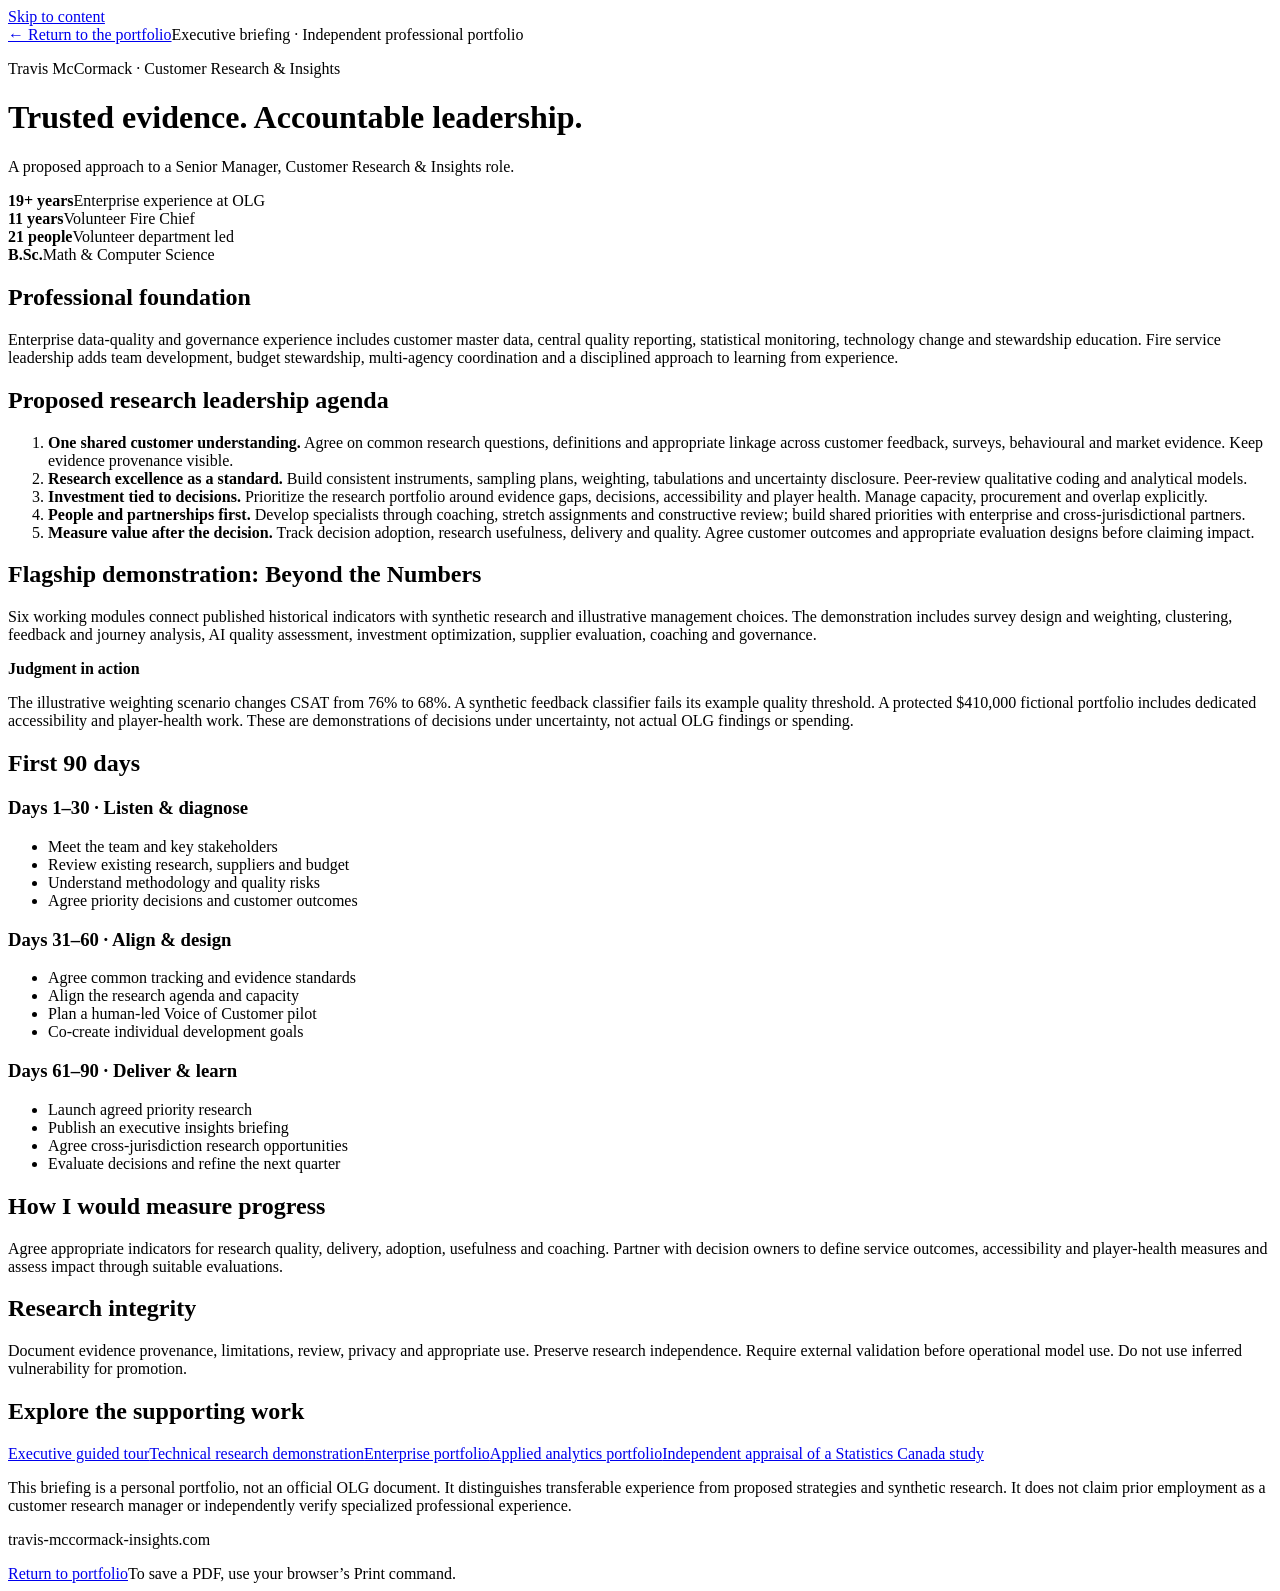
==== public/briefing.html @ 05b72bb6 "Initial executive portfolio: public/briefing.html" ====
<!doctype html><html lang="en-CA"><head><meta charset="utf-8"><meta name="viewport" content="width=device-width,initial-scale=1"><meta name="theme-color" content="#102b3b"><title>Executive briefing | Travis McCormack</title><meta name="description" content="Executive summary of professional experience, research leadership approach and flagship demonstration."><link rel="canonical" href="https://travis-mccormack-insights.com/briefing.html"><meta property="og:type" content="website"><meta property="og:title" content="Executive briefing | Travis McCormack"><meta property="og:description" content="Executive summary of professional experience, research leadership approach and flagship demonstration."><meta property="og:url" content="https://travis-mccormack-insights.com/briefing.html"><link rel="icon" href="favicon.svg" type="image/svg+xml"><link rel="stylesheet" href="styles.css"></head><body class="brief-body"><a class="skip" href="#main">Skip to content</a><header class="brief-header"><div class="wrap"><a class="inline-link" href="./">← Return to the portfolio</a><span>Executive briefing · Independent professional portfolio</span></div></header><main id="main" class="brief wrap"><p class="eyebrow">Travis McCormack · Customer Research &amp; Insights</p><h1>Trusted evidence. Accountable leadership.</h1><p class="brief-sub">A proposed approach to a Senior Manager, Customer Research &amp; Insights role.</p><div class="brief-stat"><div><strong>19+ years</strong><span>Enterprise experience at OLG</span></div><div><strong>11 years</strong><span>Volunteer Fire Chief</span></div><div><strong>21 people</strong><span>Volunteer department led</span></div><div><strong>B.Sc.</strong><span>Math &amp; Computer Science</span></div></div><h2>Professional foundation</h2><p>Enterprise data-quality and governance experience includes customer master data, central quality reporting, statistical monitoring, technology change and stewardship education. Fire service leadership adds team development, budget stewardship, multi-agency coordination and a disciplined approach to learning from experience.</p><h2>Proposed research leadership agenda</h2><ol class="brief-list"><li><strong>One shared customer understanding.</strong> Agree on common research questions, definitions and appropriate linkage across customer feedback, surveys, behavioural and market evidence. Keep evidence provenance visible.</li><li><strong>Research excellence as a standard.</strong> Build consistent instruments, sampling plans, weighting, tabulations and uncertainty disclosure. Peer-review qualitative coding and analytical models.</li><li><strong>Investment tied to decisions.</strong> Prioritize the research portfolio around evidence gaps, decisions, accessibility and player health. Manage capacity, procurement and overlap explicitly.</li><li><strong>People and partnerships first.</strong> Develop specialists through coaching, stretch assignments and constructive review; build shared priorities with enterprise and cross-jurisdictional partners.</li><li><strong>Measure value after the decision.</strong> Track decision adoption, research usefulness, delivery and quality. Agree customer outcomes and appropriate evaluation designs before claiming impact.</li></ol><h2>Flagship demonstration: Beyond the Numbers</h2><p>Six working modules connect published historical indicators with synthetic research and illustrative management choices. The demonstration includes survey design and weighting, clustering, feedback and journey analysis, AI quality assessment, investment optimization, supplier evaluation, coaching and governance.</p><div class="brief-callout"><strong>Judgment in action</strong><p>The illustrative weighting scenario changes CSAT from 76% to 68%. A synthetic feedback classifier fails its example quality threshold. A protected $410,000 fictional portfolio includes dedicated accessibility and player-health work. These are demonstrations of decisions under uncertainty, not actual OLG findings or spending.</p></div><div class="brief-page-two"><h2>First 90 days</h2><div class="brief-road"><div><h3>Days 1–30 · Listen &amp; diagnose</h3><ul><li>Meet the team and key stakeholders</li><li>Review existing research, suppliers and budget</li><li>Understand methodology and quality risks</li><li>Agree priority decisions and customer outcomes</li></ul></div><div><h3>Days 31–60 · Align &amp; design</h3><ul><li>Agree common tracking and evidence standards</li><li>Align the research agenda and capacity</li><li>Plan a human-led Voice of Customer pilot</li><li>Co-create individual development goals</li></ul></div><div><h3>Days 61–90 · Deliver &amp; learn</h3><ul><li>Launch agreed priority research</li><li>Publish an executive insights briefing</li><li>Agree cross-jurisdiction research opportunities</li><li>Evaluate decisions and refine the next quarter</li></ul></div></div><h2>How I would measure progress</h2><p>Agree appropriate indicators for research quality, delivery, adoption, usefulness and coaching. Partner with decision owners to define service outcomes, accessibility and player-health measures and assess impact through suitable evaluations.</p><h2>Research integrity</h2><p>Document evidence provenance, limitations, review, privacy and appropriate use. Preserve research independence. Require external validation before operational model use. Do not use inferred vulnerability for promotion.</p><h2>Explore the supporting work</h2><div class="brief-links"><a href="https://searchmont-analytics.github.io/customer-intelligence-lab/#executive-1">Executive guided tour</a><a href="https://searchmont-analytics.github.io/customer-intelligence-lab/#technical">Technical research demonstration</a><a href="https://data-analytics-travis-mccormack.com/">Enterprise portfolio</a><a href="https://travis-mccormack-analytics.com/">Applied analytics portfolio</a><a href="./#research-note">Independent appraisal of a Statistics Canada study</a></div><p class="source-note">This briefing is a personal portfolio, not an official OLG document. It distinguishes transferable experience from proposed strategies and synthetic research. It does not claim prior employment as a customer research manager or independently verify specialized professional experience.</p><p class="brief-url">travis-mccormack-insights.com</p></div></main><footer class="brief-footer wrap"><a href="./">Return to portfolio</a><span>To save a PDF, use your browser’s Print command.</span></footer></body></html>
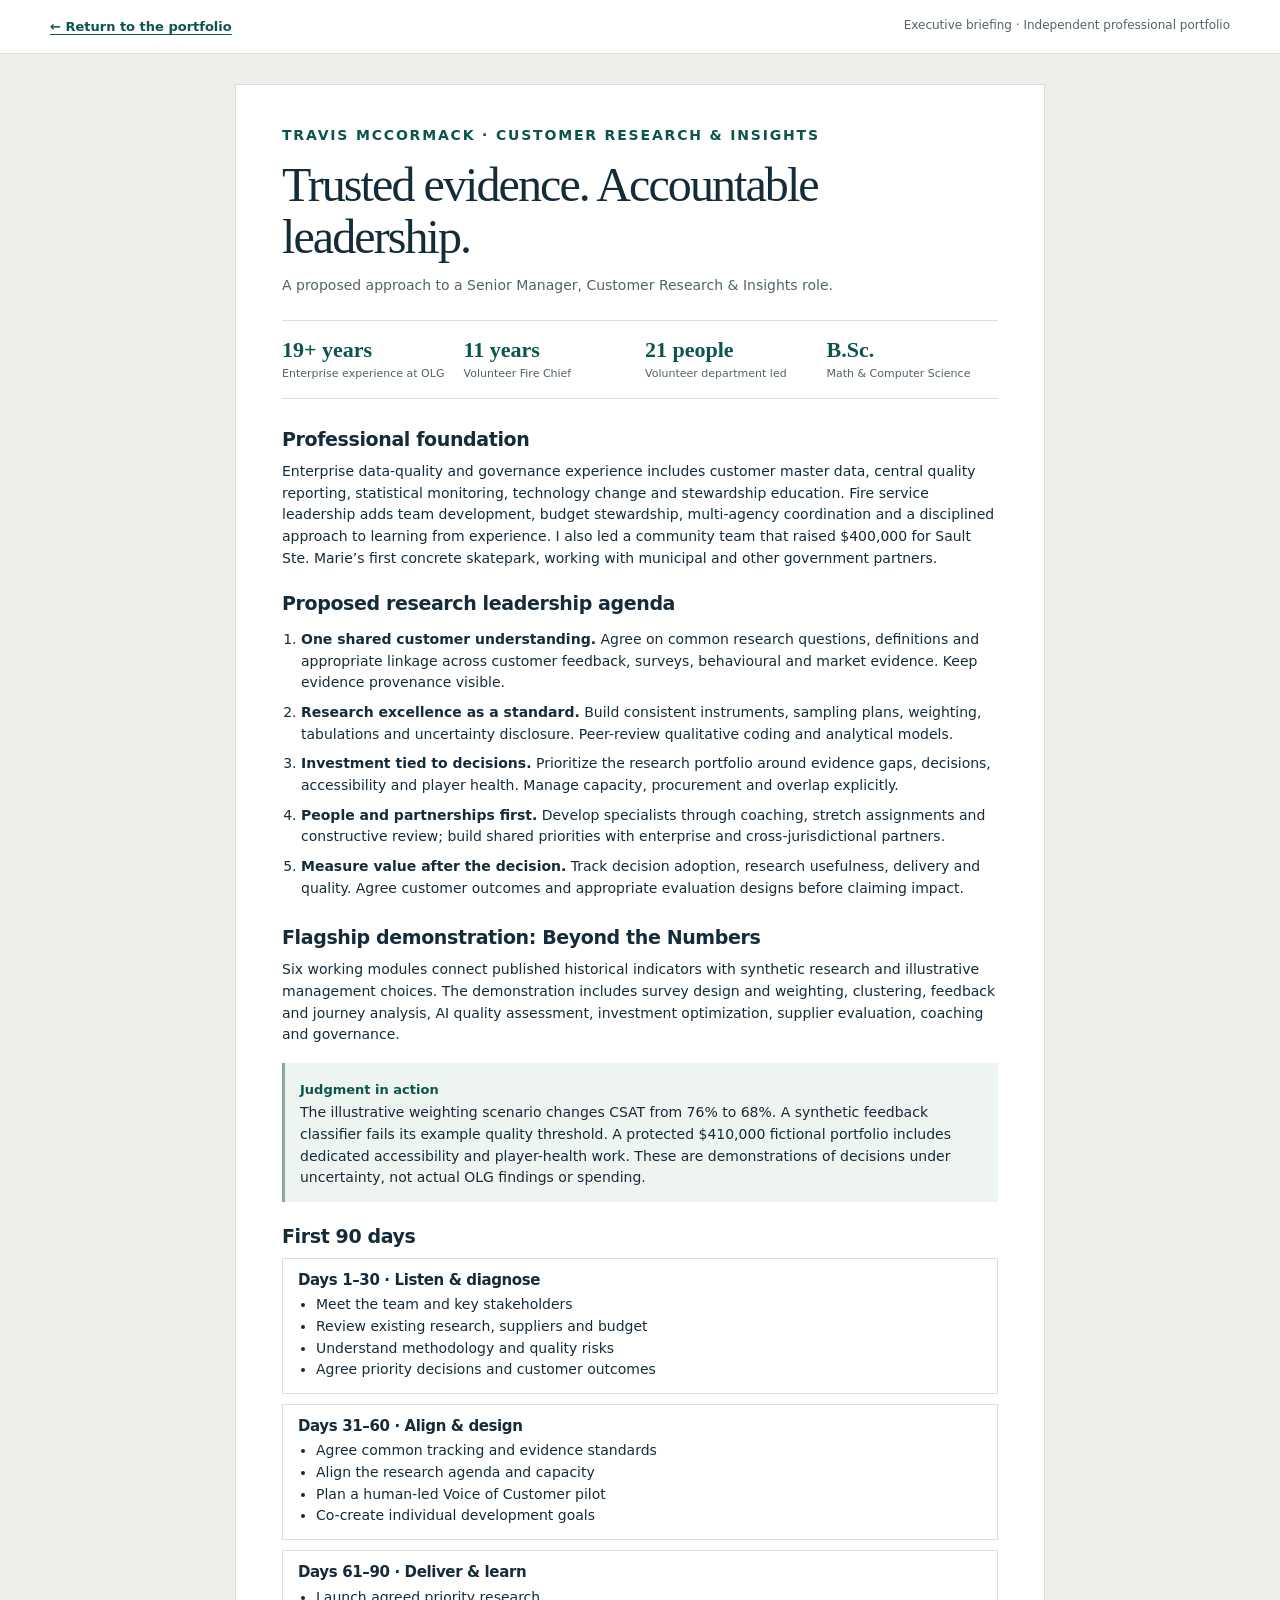
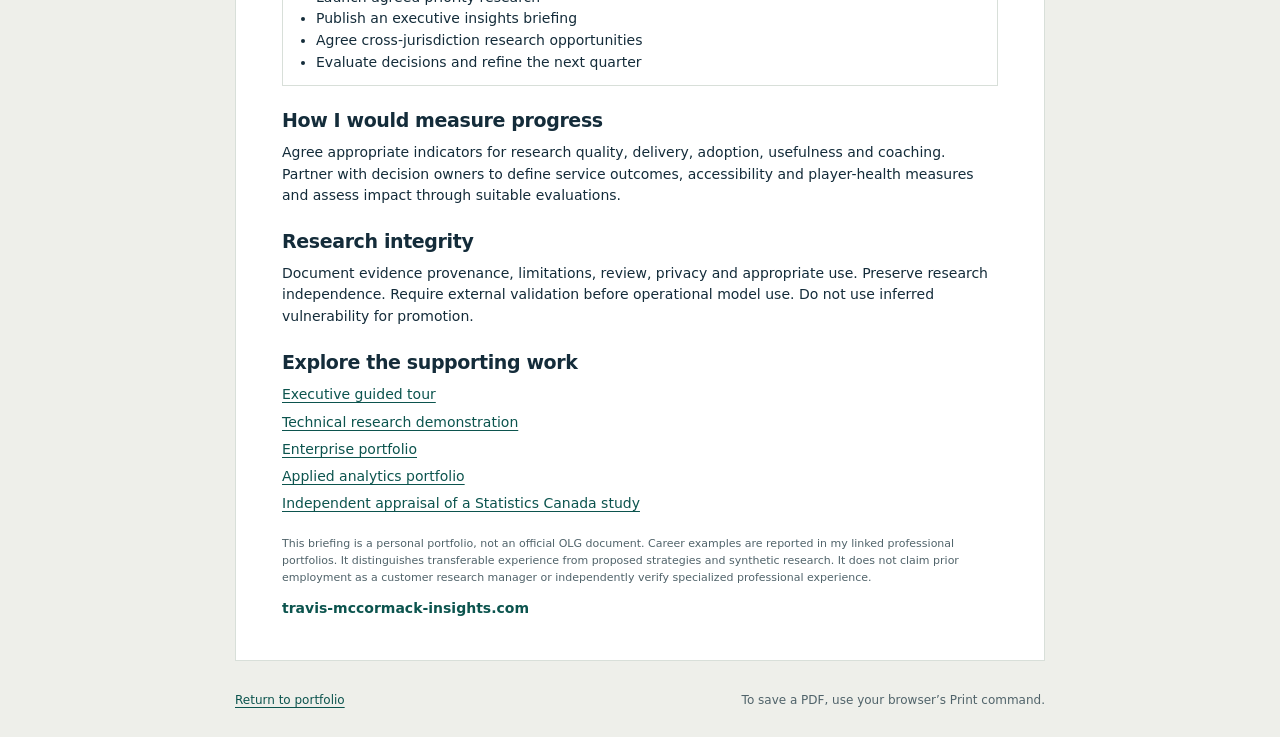
==== commit 461f4e5f: "Release 0.2: hiring-panel pathways, leadership evidence and deeper research appraisal" ====
--- a/public/briefing.html
+++ b/public/briefing.html
@@ -1 +1 @@
-<!doctype html><html lang="en-CA"><head><meta charset="utf-8"><meta name="viewport" content="width=device-width,initial-scale=1"><meta name="theme-color" content="#102b3b"><title>Executive briefing | Travis McCormack</title><meta name="description" content="Executive summary of professional experience, research leadership approach and flagship demonstration."><link rel="canonical" href="https://travis-mccormack-insights.com/briefing.html"><meta property="og:type" content="website"><meta property="og:title" content="Executive briefing | Travis McCormack"><meta property="og:description" content="Executive summary of professional experience, research leadership approach and flagship demonstration."><meta property="og:url" content="https://travis-mccormack-insights.com/briefing.html"><link rel="icon" href="favicon.svg" type="image/svg+xml"><link rel="stylesheet" href="styles.css"></head><body class="brief-body"><a class="skip" href="#main">Skip to content</a><header class="brief-header"><div class="wrap"><a class="inline-link" href="./">← Return to the portfolio</a><span>Executive briefing · Independent professional portfolio</span></div></header><main id="main" class="brief wrap"><p class="eyebrow">Travis McCormack · Customer Research &amp; Insights</p><h1>Trusted evidence. Accountable leadership.</h1><p class="brief-sub">A proposed approach to a Senior Manager, Customer Research &amp; Insights role.</p><div class="brief-stat"><div><strong>19+ years</strong><span>Enterprise experience at OLG</span></div><div><strong>11 years</strong><span>Volunteer Fire Chief</span></div><div><strong>21 people</strong><span>Volunteer department led</span></div><div><strong>B.Sc.</strong><span>Math &amp; Computer Science</span></div></div><h2>Professional foundation</h2><p>Enterprise data-quality and governance experience includes customer master data, central quality reporting, statistical monitoring, technology change and stewardship education. Fire service leadership adds team development, budget stewardship, multi-agency coordination and a disciplined approach to learning from experience.</p><h2>Proposed research leadership agenda</h2><ol class="brief-list"><li><strong>One shared customer understanding.</strong> Agree on common research questions, definitions and appropriate linkage across customer feedback, surveys, behavioural and market evidence. Keep evidence provenance visible.</li><li><strong>Research excellence as a standard.</strong> Build consistent instruments, sampling plans, weighting, tabulations and uncertainty disclosure. Peer-review qualitative coding and analytical models.</li><li><strong>Investment tied to decisions.</strong> Prioritize the research portfolio around evidence gaps, decisions, accessibility and player health. Manage capacity, procurement and overlap explicitly.</li><li><strong>People and partnerships first.</strong> Develop specialists through coaching, stretch assignments and constructive review; build shared priorities with enterprise and cross-jurisdictional partners.</li><li><strong>Measure value after the decision.</strong> Track decision adoption, research usefulness, delivery and quality. Agree customer outcomes and appropriate evaluation designs before claiming impact.</li></ol><h2>Flagship demonstration: Beyond the Numbers</h2><p>Six working modules connect published historical indicators with synthetic research and illustrative management choices. The demonstration includes survey design and weighting, clustering, feedback and journey analysis, AI quality assessment, investment optimization, supplier evaluation, coaching and governance.</p><div class="brief-callout"><strong>Judgment in action</strong><p>The illustrative weighting scenario changes CSAT from 76% to 68%. A synthetic feedback classifier fails its example quality threshold. A protected $410,000 fictional portfolio includes dedicated accessibility and player-health work. These are demonstrations of decisions under uncertainty, not actual OLG findings or spending.</p></div><div class="brief-page-two"><h2>First 90 days</h2><div class="brief-road"><div><h3>Days 1–30 · Listen &amp; diagnose</h3><ul><li>Meet the team and key stakeholders</li><li>Review existing research, suppliers and budget</li><li>Understand methodology and quality risks</li><li>Agree priority decisions and customer outcomes</li></ul></div><div><h3>Days 31–60 · Align &amp; design</h3><ul><li>Agree common tracking and evidence standards</li><li>Align the research agenda and capacity</li><li>Plan a human-led Voice of Customer pilot</li><li>Co-create individual development goals</li></ul></div><div><h3>Days 61–90 · Deliver &amp; learn</h3><ul><li>Launch agreed priority research</li><li>Publish an executive insights briefing</li><li>Agree cross-jurisdiction research opportunities</li><li>Evaluate decisions and refine the next quarter</li></ul></div></div><h2>How I would measure progress</h2><p>Agree appropriate indicators for research quality, delivery, adoption, usefulness and coaching. Partner with decision owners to define service outcomes, accessibility and player-health measures and assess impact through suitable evaluations.</p><h2>Research integrity</h2><p>Document evidence provenance, limitations, review, privacy and appropriate use. Preserve research independence. Require external validation before operational model use. Do not use inferred vulnerability for promotion.</p><h2>Explore the supporting work</h2><div class="brief-links"><a href="https://searchmont-analytics.github.io/customer-intelligence-lab/#executive-1">Executive guided tour</a><a href="https://searchmont-analytics.github.io/customer-intelligence-lab/#technical">Technical research demonstration</a><a href="https://data-analytics-travis-mccormack.com/">Enterprise portfolio</a><a href="https://travis-mccormack-analytics.com/">Applied analytics portfolio</a><a href="./#research-note">Independent appraisal of a Statistics Canada study</a></div><p class="source-note">This briefing is a personal portfolio, not an official OLG document. It distinguishes transferable experience from proposed strategies and synthetic research. It does not claim prior employment as a customer research manager or independently verify specialized professional experience.</p><p class="brief-url">travis-mccormack-insights.com</p></div></main><footer class="brief-footer wrap"><a href="./">Return to portfolio</a><span>To save a PDF, use your browser’s Print command.</span></footer></body></html>+<!doctype html><html lang="en-CA"><head><meta charset="utf-8"><meta name="viewport" content="width=device-width,initial-scale=1"><meta name="theme-color" content="#102b3b"><title>Executive briefing | Travis McCormack</title><meta name="description" content="Executive summary of professional experience, research leadership approach and flagship demonstration."><link rel="canonical" href="https://travis-mccormack-insights.com/briefing.html"><meta property="og:type" content="website"><meta property="og:title" content="Executive briefing | Travis McCormack"><meta property="og:description" content="Executive summary of professional experience, research leadership approach and flagship demonstration."><meta property="og:url" content="https://travis-mccormack-insights.com/briefing.html"><link rel="icon" href="favicon.svg" type="image/svg+xml"><link rel="stylesheet" href="styles.css"></head><body class="brief-body"><a class="skip" href="#main">Skip to content</a><header class="brief-header"><div class="wrap"><a class="inline-link" href="./">← Return to the portfolio</a><span>Executive briefing · Independent professional portfolio</span></div></header><main id="main" class="brief wrap"><p class="eyebrow">Travis McCormack · Customer Research &amp; Insights</p><h1>Trusted evidence. Accountable leadership.</h1><p class="brief-sub">A proposed approach to a Senior Manager, Customer Research &amp; Insights role.</p><div class="brief-stat"><div><strong>19+ years</strong><span>Enterprise experience at OLG</span></div><div><strong>11 years</strong><span>Volunteer Fire Chief</span></div><div><strong>21 people</strong><span>Volunteer department led</span></div><div><strong>B.Sc.</strong><span>Math &amp; Computer Science</span></div></div><h2>Professional foundation</h2><p>Enterprise data-quality and governance experience includes customer master data, central quality reporting, statistical monitoring, technology change and stewardship education. Fire service leadership adds team development, budget stewardship, multi-agency coordination and a disciplined approach to learning from experience. I also led a community team that raised $400,000 for Sault Ste. Marie’s first concrete skatepark, working with municipal and other government partners.</p><h2>Proposed research leadership agenda</h2><ol class="brief-list"><li><strong>One shared customer understanding.</strong> Agree on common research questions, definitions and appropriate linkage across customer feedback, surveys, behavioural and market evidence. Keep evidence provenance visible.</li><li><strong>Research excellence as a standard.</strong> Build consistent instruments, sampling plans, weighting, tabulations and uncertainty disclosure. Peer-review qualitative coding and analytical models.</li><li><strong>Investment tied to decisions.</strong> Prioritize the research portfolio around evidence gaps, decisions, accessibility and player health. Manage capacity, procurement and overlap explicitly.</li><li><strong>People and partnerships first.</strong> Develop specialists through coaching, stretch assignments and constructive review; build shared priorities with enterprise and cross-jurisdictional partners.</li><li><strong>Measure value after the decision.</strong> Track decision adoption, research usefulness, delivery and quality. Agree customer outcomes and appropriate evaluation designs before claiming impact.</li></ol><h2>Flagship demonstration: Beyond the Numbers</h2><p>Six working modules connect published historical indicators with synthetic research and illustrative management choices. The demonstration includes survey design and weighting, clustering, feedback and journey analysis, AI quality assessment, investment optimization, supplier evaluation, coaching and governance.</p><div class="brief-callout"><strong>Judgment in action</strong><p>The illustrative weighting scenario changes CSAT from 76% to 68%. A synthetic feedback classifier fails its example quality threshold. A protected $410,000 fictional portfolio includes dedicated accessibility and player-health work. These are demonstrations of decisions under uncertainty, not actual OLG findings or spending.</p></div><div class="brief-page-two"><h2>First 90 days</h2><div class="brief-road"><div><h3>Days 1–30 · Listen &amp; diagnose</h3><ul><li>Meet the team and key stakeholders</li><li>Review existing research, suppliers and budget</li><li>Understand methodology and quality risks</li><li>Agree priority decisions and customer outcomes</li></ul></div><div><h3>Days 31–60 · Align &amp; design</h3><ul><li>Agree common tracking and evidence standards</li><li>Align the research agenda and capacity</li><li>Plan a human-led Voice of Customer pilot</li><li>Co-create individual development goals</li></ul></div><div><h3>Days 61–90 · Deliver &amp; learn</h3><ul><li>Launch agreed priority research</li><li>Publish an executive insights briefing</li><li>Agree cross-jurisdiction research opportunities</li><li>Evaluate decisions and refine the next quarter</li></ul></div></div><h2>How I would measure progress</h2><p>Agree appropriate indicators for research quality, delivery, adoption, usefulness and coaching. Partner with decision owners to define service outcomes, accessibility and player-health measures and assess impact through suitable evaluations.</p><h2>Research integrity</h2><p>Document evidence provenance, limitations, review, privacy and appropriate use. Preserve research independence. Require external validation before operational model use. Do not use inferred vulnerability for promotion.</p><h2>Explore the supporting work</h2><div class="brief-links"><a href="https://searchmont-analytics.github.io/customer-intelligence-lab/#executive-1">Executive guided tour</a><a href="https://searchmont-analytics.github.io/customer-intelligence-lab/#technical">Technical research demonstration</a><a href="https://data-analytics-travis-mccormack.com/">Enterprise portfolio</a><a href="https://travis-mccormack-analytics.com/">Applied analytics portfolio</a><a href="./#research-note">Independent appraisal of a Statistics Canada study</a></div><p class="source-note">This briefing is a personal portfolio, not an official OLG document. Career examples are reported in my linked professional portfolios. It distinguishes transferable experience from proposed strategies and synthetic research. It does not claim prior employment as a customer research manager or independently verify specialized professional experience.</p><p class="brief-url">travis-mccormack-insights.com</p></div></main><footer class="brief-footer wrap"><a href="./">Return to portfolio</a><span>To save a PDF, use your browser’s Print command.</span></footer></body></html>
--- a/public/styles.css
+++ b/public/styles.css
@@ -0,0 +1,4 @@
+:root{--ink:#142c3a;--navy:#102b3b;--deep:#0a202e;--teal:#076b65;--teal-dark:#0c544e;--mint:#bbded4;--gold:#b7985f;--paper:#fff;--canvas:#f7f6f2;--soft:#efefea;--line:#d8dfd9;--muted:#50636a;--max:1180px;--sans:system-ui,-apple-system,BlinkMacSystemFont,"Segoe UI",sans-serif;--serif:Georgia,"Times New Roman",serif}*{box-sizing:border-box}html{scroll-padding-top:86px}body{margin:0;background:var(--canvas);color:var(--ink);font:16px/1.65 var(--sans);overflow-wrap:break-word}h1,h2,h3,h4,p{margin:0}h1,h2{font-family:var(--serif);font-weight:400;letter-spacing:-.04em;line-height:1.08}h3{font-size:1.18rem;letter-spacing:-.025em;line-height:1.3}h4{font-size:1rem;line-height:1.35}a{color:var(--teal-dark);text-decoration:underline;text-underline-offset:3px}a:hover{text-decoration-thickness:2px}a:focus-visible,summary:focus-visible{outline:3px solid #0e827b;outline-offset:4px}a,summary{-webkit-tap-highlight-color:transparent}.skip{position:absolute;left:16px;top:-100px;background:white;color:var(--ink);padding:12px 16px;z-index:20}.skip:focus{top:8px}.wrap{width:min(var(--max),calc(100% - 72px));margin-inline:auto}.site-header{background:#fdfdfb;border-bottom:1px solid var(--line);position:sticky;top:0;z-index:5}.mast{min-height:78px;display:flex;align-items:center;gap:24px;justify-content:space-between}.brand{display:flex;gap:11px;align-items:center;text-decoration:none;color:var(--ink);flex-shrink:0}.monogram{width:43px;height:43px;display:grid;place-content:center;background:var(--navy);color:#fff;font-family:var(--serif);font-size:17px;letter-spacing:-.06em;position:relative}.monogram>span{color:#b0d8cf;position:absolute;bottom:5px;right:5px}.brand strong,.brand small{display:block}.brand strong{font-size:14px;font-weight:730;line-height:1.25}.brand small{font-size:10px;color:var(--muted);letter-spacing:.015em;margin-top:3px}.mast nav{display:flex;align-items:center;gap:clamp(12px,2vw,28px);font-size:13px;flex-wrap:wrap}.mast nav a{font-weight:600;color:#3f555e;text-decoration:none;white-space:nowrap}.mast nav a:hover{color:var(--teal);text-decoration:underline}.button{display:inline-flex;align-items:center;justify-content:center;gap:16px;text-decoration:none;font-size:14px;font-weight:680;line-height:1.35;padding:14px 19px;min-height:48px;border:1px solid transparent;border-radius:4px;max-width:100%;text-align:center}.button:hover{text-decoration:none;filter:brightness(.94)}.button.primary{background:#c0e1d7;color:#103e3c;border-color:#c0e1d7}.button.ghost{background:transparent;color:#e8f1ef;border-color:#7fa3a4}.button.outline{color:var(--teal-dark);border-color:#9ebbb3;background:transparent}.button.small{font-size:12px;padding:10px 13px;min-height:40px;white-space:nowrap}.hero{background:radial-gradient(ellipse at 80% 0%,#204b52 0%,transparent 55%),linear-gradient(135deg,var(--deep),var(--navy) 65%,#173b43);color:#fff;padding:clamp(54px,8vw,108px) 0 clamp(50px,6vw,86px)}.hero-grid{display:grid;grid-template-columns:minmax(0,1.65fr) minmax(250px,.75fr);gap:clamp(35px,6vw,90px);align-items:center}.eyebrow{font-size:11px;font-weight:730;letter-spacing:.13em;text-transform:uppercase;line-height:1.45;color:var(--teal-dark)}.eyebrow>span:not(.dot){color:#896b36;margin-right:7px}.eyebrow.light{color:#b8dcd3}.dot{display:inline-block;width:7px;height:7px;border-radius:50%;background:#b6ded2;margin-right:7px;vertical-align:1px}.hero h1{font-size:clamp(47px,6.7vw,92px);font-weight:400;margin:22px 0 25px;color:white;max-width:850px}.hero h1 em{font-weight:400;color:#bce0d7;font-style:italic}.hero-lead{font-size:clamp(18px,2vw,22px);line-height:1.55;max-width:670px;color:#e0ebe9}.hero-actions,.link-row{display:flex;align-items:center;gap:12px;flex-wrap:wrap;margin-top:25px}.hero-note{font-size:12px;line-height:1.5;color:#bed1d1;margin-top:21px;max-width:600px}.hero-visual{border:1px solid #587b7d;background:#ffffff07;padding:20px;border-radius:4px;min-width:0}.visual-top{display:flex;justify-content:space-between;gap:8px;color:#b6d6d2;font-size:10px;letter-spacing:.12em;font-weight:650}.visual-frame{padding:9px 0}.visual-frame svg{display:block;width:100%;max-height:265px}.visual-bottom{border-top:1px solid #55787b;padding-top:14px}.visual-bottom strong{font-size:15px;font-weight:600;letter-spacing:.02em;color:#d0e8e2}.visual-bottom p{font-size:12px;color:#bdd1d0;margin-top:5px;line-height:1.5}.evidence-strip{background:#fefefb;border-bottom:1px solid var(--line)}.stats{display:grid;grid-template-columns:repeat(4,minmax(0,1fr));gap:0;padding:28px 0}.stats>div{padding:3px 22px;border-left:1px solid var(--line);min-width:0}.stats>div:first-child{border-left:0;padding-left:0}.stats strong{display:block;font:400 clamp(24px,3.2vw,39px)/1.1 var(--serif);color:var(--teal-dark);letter-spacing:-.035em}.stats strong span{font-size:.68em}.stats p{font-size:13px;font-weight:670;line-height:1.4;margin-top:9px}.stats small{font-size:11px;color:var(--muted);display:block;margin-top:4px}.section{padding:clamp(50px,7vw,87px) 0;border-bottom:1px solid var(--line)}.section-soft{background:#eeefeb}.overview-grid{display:grid;grid-template-columns:minmax(0,.95fr) minmax(0,1.25fr);gap:clamp(24px,6vw,85px);align-items:start}.overview-grid h2,.section-heading h2{font-size:clamp(34px,4.2vw,54px);margin-top:13px;max-width:650px}.lead-paragraph{font-size:20px;line-height:1.55;color:#263f48;margin-bottom:13px}.overview-grid p:not(.eyebrow):not(.lead-paragraph){color:var(--muted)}.inline-link{font-weight:680;font-size:13px;color:var(--teal-dark)}.section-heading{display:grid;grid-template-columns:minmax(0,1.3fr) minmax(0,.75fr);gap:32px;align-items:end;margin-bottom:30px}.section-intro{font-size:15px;color:var(--muted);line-height:1.65;max-width:470px;padding-bottom:2px}.case-grid{display:grid;grid-template-columns:repeat(2,minmax(0,1fr));gap:16px}.case-card{background:#fff;border:1px solid #d7dfd8;padding:26px;min-width:0;display:flex;flex-direction:column}.card-top{display:flex;justify-content:space-between;align-items:center;gap:8px;margin-bottom:14px}.number{font-family:var(--serif);font-size:24px;line-height:1.1;color:#8a7041}.label{font-size:11px;font-weight:650;letter-spacing:.045em;color:#416263}.case-card h3{font-size:21px;max-width:410px;margin-bottom:12px}.case-card>p{font-size:14px;color:var(--muted);margin-bottom:10px}.result{border-top:1px solid var(--line);padding-top:13px;margin-top:6px}.result>span,.transfer>span{font-size:10px;color:#8a7041;font-weight:740;text-transform:uppercase;letter-spacing:.095em}.result>p{font-size:15px;font-weight:650;line-height:1.5;margin-top:5px}.transfer{margin-top:auto;padding:16px 0 0}.transfer>span{color:var(--teal-dark)}.transfer p{font-size:13px;color:var(--muted);margin-top:5px}.source-note{font-size:12px;color:var(--muted);margin-top:16px;line-height:1.55}.experience-grid{display:grid;grid-template-columns:minmax(0,1fr) minmax(0,1.25fr);gap:clamp(25px,5vw,65px)}.timeline{padding:23px;background:#fff;border:1px solid var(--line);align-self:start}.timeline>.eyebrow{margin-bottom:11px}.timeline article{display:grid;grid-template-columns:103px minmax(0,1fr);gap:10px;padding:14px 0;border-bottom:1px solid #e8ece7}.timeline article time{font-size:12px;color:var(--teal-dark);font-weight:700;font-variant-numeric:tabular-nums}.timeline article h3{font-size:15px}.timeline article p{font-size:12px;color:var(--muted);margin-top:4px}.timeline-divider{height:13px;background:var(--canvas);margin:8px -10px 0}.timeline>small{display:block;font-size:11px;color:var(--muted);line-height:1.5;margin-top:12px}.achievement-list article{border-bottom:1px solid var(--line);padding:18px 0}.achievement-list article:first-child{padding-top:0}.achievement-list h3{font-size:20px;margin:6px 0 8px}.achievement-list p:not(.eyebrow){font-size:14px;color:var(--muted)}.achievement-list p.relevance{color:var(--teal-dark);font-size:13px;margin-top:8px;font-weight:600}.achievement-list>a{display:inline-block;margin-top:19px}.strategy-section{background:var(--navy);color:#fff;border-bottom:0}.strategy-section .eyebrow{color:#b8dcd3}.strategy-section .eyebrow>span{color:#dec58e}.strategy-section .section-intro{color:#c4d8d7}.principles{border-top:1px solid #547579}.principles article{display:grid;grid-template-columns:65px minmax(0,1fr) 90px;gap:22px;padding:20px 0;border-bottom:1px solid #41636a;align-items:start}.principle-num{font:400 29px/1 var(--serif);color:#d3ba85}.principles h3{font-size:21px;font-weight:650;letter-spacing:-.02em;margin-bottom:6px}.principles p{font-size:14px;color:#c9dbda;max-width:740px}.strategy-link{font-size:12px;font-weight:650;color:#bce0d6;white-space:nowrap;text-align:right}.strategy-note{margin-top:27px;border-left:3px solid #bc9f65;padding:13px 18px;background:#ffffff07}.strategy-note strong{color:#e4c892;font-size:12px;text-transform:uppercase;letter-spacing:.095em}.strategy-note p{color:#d6e5e2;font-size:14px;margin-top:5px;max-width:900px}.lab-feature{display:grid;grid-template-columns:minmax(0,1.3fr) minmax(0,.85fr);background:linear-gradient(130deg,#102b3b,#1b4850);color:#fff;gap:30px;padding:clamp(23px,4vw,43px)}.lab-copy{align-self:center}.lab-copy h3{font-family:var(--serif);font-size:clamp(26px,3.6vw,44px);font-weight:400;letter-spacing:-.04em;line-height:1.15;margin:13px 0 16px}.lab-copy>p:not(.eyebrow){font-size:15px;line-height:1.65;color:#e0ece9}.lab-copy .lab-caption{font-size:11px!important;color:#b7cecb!important;margin-top:17px}.lab-diagram{border:1px solid #658584;padding:15px;background:#102c38;min-width:0}.lab-diagram-top{display:flex;justify-content:space-between;font-size:10px;letter-spacing:.09em;color:#b7d8d3;margin-bottom:8px;gap:8px}.lab-diagram a{display:grid;grid-template-columns:26px minmax(0,1fr) 15px;gap:8px;align-items:center;padding:11px 8px;border-bottom:1px solid #47656d;color:#deece9;text-decoration:none;font-size:13px;line-height:1.35}.lab-diagram a:hover{background:#254854}.lab-diagram a strong{font-weight:600}.lab-diagram a span{color:#9ecfc7;font-size:11px}.lab-diagram-footer{font-size:10px;letter-spacing:.07em;color:#b3cecc;margin-top:13px}.decision-samples{display:grid;grid-template-columns:repeat(3,minmax(0,1fr));gap:14px;margin-top:18px}.decision-samples article{background:#fff;border:1px solid var(--line);padding:20px;display:flex;flex-direction:column;min-width:0}.decision-samples .eyebrow{font-size:10px;letter-spacing:.075em}.sample-stat{font:400 clamp(30px,4vw,42px)/1.1 var(--serif);color:var(--teal-dark);letter-spacing:-.05em;margin:14px 0 10px}.sample-stat span{font-size:.7em;color:#8d784c}.decision-samples h3{font-size:17px;margin:0 0 8px}.decision-samples p:not(.eyebrow){font-size:13px;color:var(--muted);margin-bottom:12px}.decision-samples a{margin-top:auto}.research-paper{background:#fff;border:1px solid var(--line);padding:clamp(22px,4vw,39px)}.research-meta{display:flex;justify-content:space-between;flex-wrap:wrap;gap:6px;border-bottom:1px solid var(--line);padding-bottom:14px;margin-bottom:18px}.research-paper>h3{font-family:var(--serif);font-weight:400;letter-spacing:-.025em;font-size:clamp(24px,3.3vw,37px);line-height:1.18}.subtle{font-size:13px;color:var(--muted);margin:9px 0 0}.research-facts{display:grid;grid-template-columns:repeat(3,minmax(0,1fr));margin:24px 0;gap:12px}.research-facts div{border-top:2px solid #abc7bf;background:#f3f7f4;padding:14px}.research-facts strong{font:400 32px/1.15 var(--serif);color:var(--teal-dark);display:block}.research-facts small{display:block;color:var(--muted);font-size:12px;line-height:1.45;margin-top:5px}.appraisal-grid{display:grid;grid-template-columns:repeat(2,minmax(0,1fr));gap:20px 28px}.appraisal-grid h4{margin-bottom:6px}.appraisal-grid p{font-size:14px;color:var(--muted)}.research-conclusion{border-left:3px solid #8aaa9f;background:#eef4ef;margin:23px 0 19px;padding:15px 18px}.research-conclusion strong{font-size:13px;color:var(--teal-dark)}.research-conclusion p{font-size:14px;margin-top:4px}.fit-intro{display:flex;gap:20px;flex-wrap:wrap;font-size:12px;color:var(--muted);margin:0 0 13px}.fit-item{background:#fff;border:1px solid var(--line);margin-bottom:8px}.fit-item summary{display:grid;grid-template-columns:32px minmax(0,1fr) 20px;gap:14px;align-items:center;cursor:pointer;list-style:none;padding:18px 21px}.fit-item summary::-webkit-details-marker{display:none}.fit-item summary strong{font-weight:650;font-size:15px;line-height:1.4}.fit-item summary:hover{background:#f1f5f1}.fit-plus{width:14px;height:14px;position:relative}.fit-plus:before,.fit-plus:after{content:"";position:absolute;background:var(--teal-dark);left:0;top:6px;width:14px;height:2px}.fit-plus:after{transform:rotate(90deg)}.fit-item[open] .fit-plus:after{display:none}.fit-item[open] summary{border-bottom:1px solid var(--line)}.fit-body{display:grid;grid-template-columns:repeat(2,minmax(0,1fr));gap:28px;padding:21px 25px 24px 67px}.fit-body p:not(.eyebrow){color:var(--muted);font-size:14px;margin-top:6px}.module-links{display:flex;flex-wrap:wrap;gap:13px;margin-top:9px}.roadmap-grid{display:grid;grid-template-columns:repeat(3,minmax(0,1fr));gap:16px}.roadmap-grid article{background:#fff;border:1px solid var(--line);border-top:3px solid #7d9c91;padding:24px;min-width:0}.roadmap-grid h3{font-family:var(--serif);font-size:28px;font-weight:400;letter-spacing:-.035em;margin:9px 0 13px}.roadmap-grid ul{margin:0;padding-left:17px;font-size:14px;color:var(--muted)}.roadmap-grid li{padding:5px 0}.roadmap-foot{display:flex;justify-content:space-between;gap:25px;align-items:center;margin-top:20px}.roadmap-foot p{font-size:13px;color:var(--muted);max-width:680px}.roadmap-foot a{flex:0 0 200px}.closing{background:#102b3b;color:#fff;border-bottom:0}.closing-grid{display:grid;grid-template-columns:minmax(0,1.25fr) minmax(0,.75fr);gap:45px}.closing h2{font-size:clamp(34px,4.3vw,53px);color:#fff;margin:13px 0 15px}.closing p:not(.eyebrow){color:#c9ddda;max-width:700px}.other-work{border-left:1px solid #547579;padding-left:26px}.other-work a{display:block;border-bottom:1px solid #547579;padding:15px 0;color:#d4ebe6;text-decoration:none}.other-work a:hover{text-decoration:underline}.other-work strong{display:block;font-size:15px;font-weight:620}.other-work a span{display:block;font-size:12px;color:#bdcfcd;margin-top:4px}.footer{background:#fdfdfb;padding:24px 0 32px}.footer-row{display:flex;justify-content:space-between;gap:25px;flex-wrap:wrap}.footer-row strong{font-size:14px}.footer-row p{font-size:11px;color:var(--muted);line-height:1.6;max-width:710px;margin-top:4px}.footer-row>div:last-child{display:flex;flex-wrap:wrap;gap:12px;align-items:flex-start;font-size:12px}.brief-body{background:#eeefea}.brief-header{background:#fff;border-bottom:1px solid var(--line);padding:16px 0}.brief-header>.wrap{display:flex;justify-content:space-between;gap:12px;flex-wrap:wrap;font-size:12px;color:var(--muted)}.brief{max-width:810px;background:white;margin:30px auto;padding:40px 46px;border:1px solid var(--line)}.brief h1{font-size:clamp(34px,5vw,48px);margin:12px 0}.brief-sub{color:var(--muted);font-size:17px}.brief-stat{display:grid;grid-template-columns:repeat(4,minmax(0,1fr));gap:10px;margin:24px 0 28px;border-block:1px solid var(--line);padding:15px 0}.brief-stat strong{font-family:var(--serif);font-size:22px;color:var(--teal-dark);line-height:1.3;display:block}.brief-stat span{font-size:11px;color:var(--muted);display:block}.brief h2{font-family:var(--sans);font-size:19px;letter-spacing:-.02em;font-weight:700;line-height:1.35;margin:22px 0 8px}.brief p,.brief li{font-size:14px;line-height:1.55}.brief-list{padding-left:19px;margin:8px 0}.brief-list li{padding:4px 0}.brief-callout{background:#eef4ef;border-left:3px solid #8aaa9f;padding:13px 15px;margin:17px 0}.brief-callout strong{font-size:13px;color:var(--teal-dark)}.brief-road{display:grid;grid-template-columns:1fr;gap:10px}.brief-road>div{border:1px solid var(--line);padding:12px 15px}.brief-road h3{font-size:15px}.brief-road ul{margin:4px 0 0;padding-left:18px}.brief-links{display:flex;flex-direction:column;gap:4px;font-size:14px}.brief .source-note{font-size:11px;margin-top:20px}.brief-url{margin-top:12px;color:var(--teal-dark);font-weight:650}.brief-footer{max-width:810px;display:flex;justify-content:space-between;flex-wrap:wrap;gap:12px;font-size:12px;color:var(--muted);padding:0 0 26px}
+@media(max-width:1080px){.mast{gap:15px}.mast nav{gap:14px}.mast-brief{display:none}.hero-grid{gap:32px}.wrap{width:min(var(--max),calc(100% - 48px))}.hero h1{font-size:clamp(44px,7vw,76px)}}@media(max-width:760px){html{scroll-padding-top:14px}.site-header{position:static}.mast{display:block;padding:13px 0 10px;min-height:0}.mast nav{gap:5px 14px;margin-top:11px;border-top:1px solid var(--line);padding-top:9px;font-size:12px}.mast nav a{display:inline-flex;align-items:center;min-height:33px}.wrap{width:calc(100% - 34px)}.hero-grid,.overview-grid,.section-heading,.experience-grid,.lab-feature,.closing-grid{grid-template-columns:1fr;gap:22px}.hero{padding:42px 0}.hero h1{font-size:clamp(42px,9.5vw,67px);margin:17px 0}.hero-lead{font-size:18px}.hero-visual{display:none}.hero-actions .button{justify-content:space-between;text-align:left}.stats{grid-template-columns:repeat(2,minmax(0,1fr));gap:18px 0;padding:20px 0}.stats>div{padding:3px 14px}.stats>div:nth-child(odd){border-left:0;padding-left:0}.stats strong{font-size:29px}.section-heading{margin-bottom:22px;align-items:start;gap:12px}.section-heading h2,.overview-grid h2{font-size:37px}.section-heading br{display:none}.case-grid,.appraisal-grid{grid-template-columns:1fr}.case-card{padding:21px}.principles article{grid-template-columns:39px minmax(0,1fr);gap:12px;padding:17px 0}.strategy-link{grid-column:2;text-align:left}.principles h3{font-size:19px}.principle-num{font-size:24px}.decision-samples,.roadmap-grid{grid-template-columns:1fr}.research-facts{gap:8px}.research-facts div{padding:10px}.research-facts strong{font-size:25px}.research-facts small{font-size:11px}.fit-body{grid-template-columns:1fr;gap:15px;padding:17px 20px}.fit-item summary{padding:15px;gap:10px}.roadmap-foot{display:block}.roadmap-foot a{display:inline-block;margin-top:10px}.other-work{border-left:0;border-top:1px solid #547579;padding:20px 0 0}.brief{padding:24px 20px;margin:18px auto}.brief-stat{grid-template-columns:repeat(2,minmax(0,1fr))}.brief-header>.wrap{display:block}.brief-header span{display:block;margin-top:6px}}@media(max-width:380px){.wrap{width:calc(100% - 26px)}.hero h1{font-size:40px}.hero-actions .button,.lab-copy .button{width:100%}.stats strong{font-size:25px}.stats p{font-size:12px}.timeline{padding:17px}.timeline article{grid-template-columns:1fr;gap:2px}.research-facts{grid-template-columns:1fr}.research-facts div{display:grid;grid-template-columns:90px 1fr;align-items:center;gap:10px}.research-facts small{margin-top:0}.lab-feature{padding:19px}.lab-diagram{padding:10px}.lab-diagram a{padding:9px 4px}.fit-item summary{grid-template-columns:26px minmax(0,1fr) 15px}}@media(prefers-reduced-motion:reduce){*,*::before,*::after{scroll-behavior:auto!important;animation:none!important;transition:none!important}}@media print{@page{size:letter;margin:0.65in}body,.brief-body{background:white;color:#111}.site-header,.brief-header,.brief-footer,.skip,.hero-visual,.hero-actions,.closing,.footer{display:none}.wrap,.brief{width:100%;max-width:none;margin:0;padding:0;border:0}.hero,.strategy-section,.lab-feature{background:white;color:var(--ink);padding:15px 0}.hero h1,.hero h1 em,.hero p,.strategy-section p,.strategy-section h3,.lab-feature h3,.lab-feature p,.strategy-section .eyebrow{color:var(--ink)!important}.section{padding:14px 0}.section-heading h2,.overview-grid h2{font-size:27px}.section-heading,.overview-grid,.experience-grid,.lab-feature{grid-template-columns:1fr;gap:10px}.section-soft{background:white}.case-card,.research-paper,.decision-samples article,.roadmap-grid article{break-inside:avoid}.lab-diagram,.button{display:none}.brief h1{font-size:35px;margin:10px 0}.brief-sub{font-size:14px}.brief-stat{margin:15px 0;gap:8px}.brief-stat strong{font-size:21px}.brief h2{font-size:17px;margin:15px 0 5px}.brief p,.brief li{font-size:11pt;line-height:1.36}.brief-list li{padding:3px 0}.brief-callout{margin:12px 0;padding:10px 12px}.brief-page-two{break-before:page}.brief-road{grid-template-columns:1fr;gap:8px}.brief-road>div{break-inside:avoid;padding:8px 10px}.brief-road ul{margin:3px 0}.brief-links{font-size:11pt}.brief .source-note{font-size:9pt}.brief-url{font-size:10pt}}
+/* Release 0.2 · Evidence-led editorial refinement */
+.reviewer-section{background:#fcfcf9;border-bottom:1px solid var(--line);padding:30px 0 35px}.reviewer{display:grid;grid-template-columns:minmax(0,.8fr) minmax(0,2fr);gap:24px;align-items:center}.reviewer-intro h2{font-size:clamp(27px,3vw,36px);margin:7px 0 9px}.reviewer-intro p:not(.eyebrow){font-size:13px;color:var(--muted);line-height:1.55}.reviewer-paths{display:grid;grid-template-columns:repeat(3,minmax(0,1fr));gap:10px}.reviewer-paths>a{border:1px solid var(--line);background:#fff;padding:16px 14px;display:flex;flex-direction:column;text-decoration:none;color:var(--ink);min-width:0}.reviewer-paths>a:hover{border-color:#8daea1;background:#f3f7f4}.reviewer-index{font-size:10px;text-transform:uppercase;letter-spacing:.08em;color:#846d40;font-weight:680}.reviewer-paths strong{display:block;font-size:15px;line-height:1.35;margin:8px 0}.reviewer-paths>a>span:nth-of-type(2){color:var(--muted);font-size:12px;line-height:1.5;margin-bottom:14px}.reviewer-end{margin-top:auto;padding-top:10px;border-top:1px solid var(--line);font-size:12px;color:var(--teal-dark);font-weight:650;line-height:1.45}.case-source{font-size:12px;font-weight:650;margin-top:14px}.evidence-pair{display:grid;grid-template-columns:repeat(2,minmax(0,1fr));gap:10px;margin-top:20px}.achievement-list .evidence-pair article{background:#fefefb;padding:15px;border:1px solid var(--line);border-top:2px solid #8eaa9f}.evidence-pair strong{font:400 29px/1.15 var(--serif);display:block;color:var(--teal-dark);letter-spacing:-.04em;margin:9px 0}.achievement-list .evidence-pair p:not(.eyebrow){font-size:12px;line-height:1.5}.evidence-pair-note{font-size:11px;color:var(--muted);line-height:1.55;margin-top:9px}.research-method-note{border:1px solid var(--line);margin:18px 0;background:#fbfcfa}.research-method-note summary{padding:13px 15px;cursor:pointer;font-size:14px;font-weight:650;color:var(--teal-dark)}.research-method-note>div{padding:0 15px 15px}.research-method-note h4{margin:12px 0 6px;font-size:14px}.research-method-note p{font-size:13px;color:var(--muted);line-height:1.6}.research-method-note[open] summary{border-bottom:1px solid var(--line)}@media(max-width:980px){.reviewer{grid-template-columns:1fr;gap:15px}}@media(max-width:620px){.reviewer-section{padding:23px 0}.reviewer-paths{grid-template-columns:1fr}.reviewer-paths>a{padding:14px}.reviewer-paths strong{margin:5px 0}.reviewer-paths>a>span:nth-of-type(2){margin-bottom:9px}.evidence-pair strong{font-size:25px}.evidence-pair{gap:8px}.achievement-list .evidence-pair article{padding:11px}}@media print{.reviewer-section{display:none}.evidence-pair article{break-inside:avoid}}
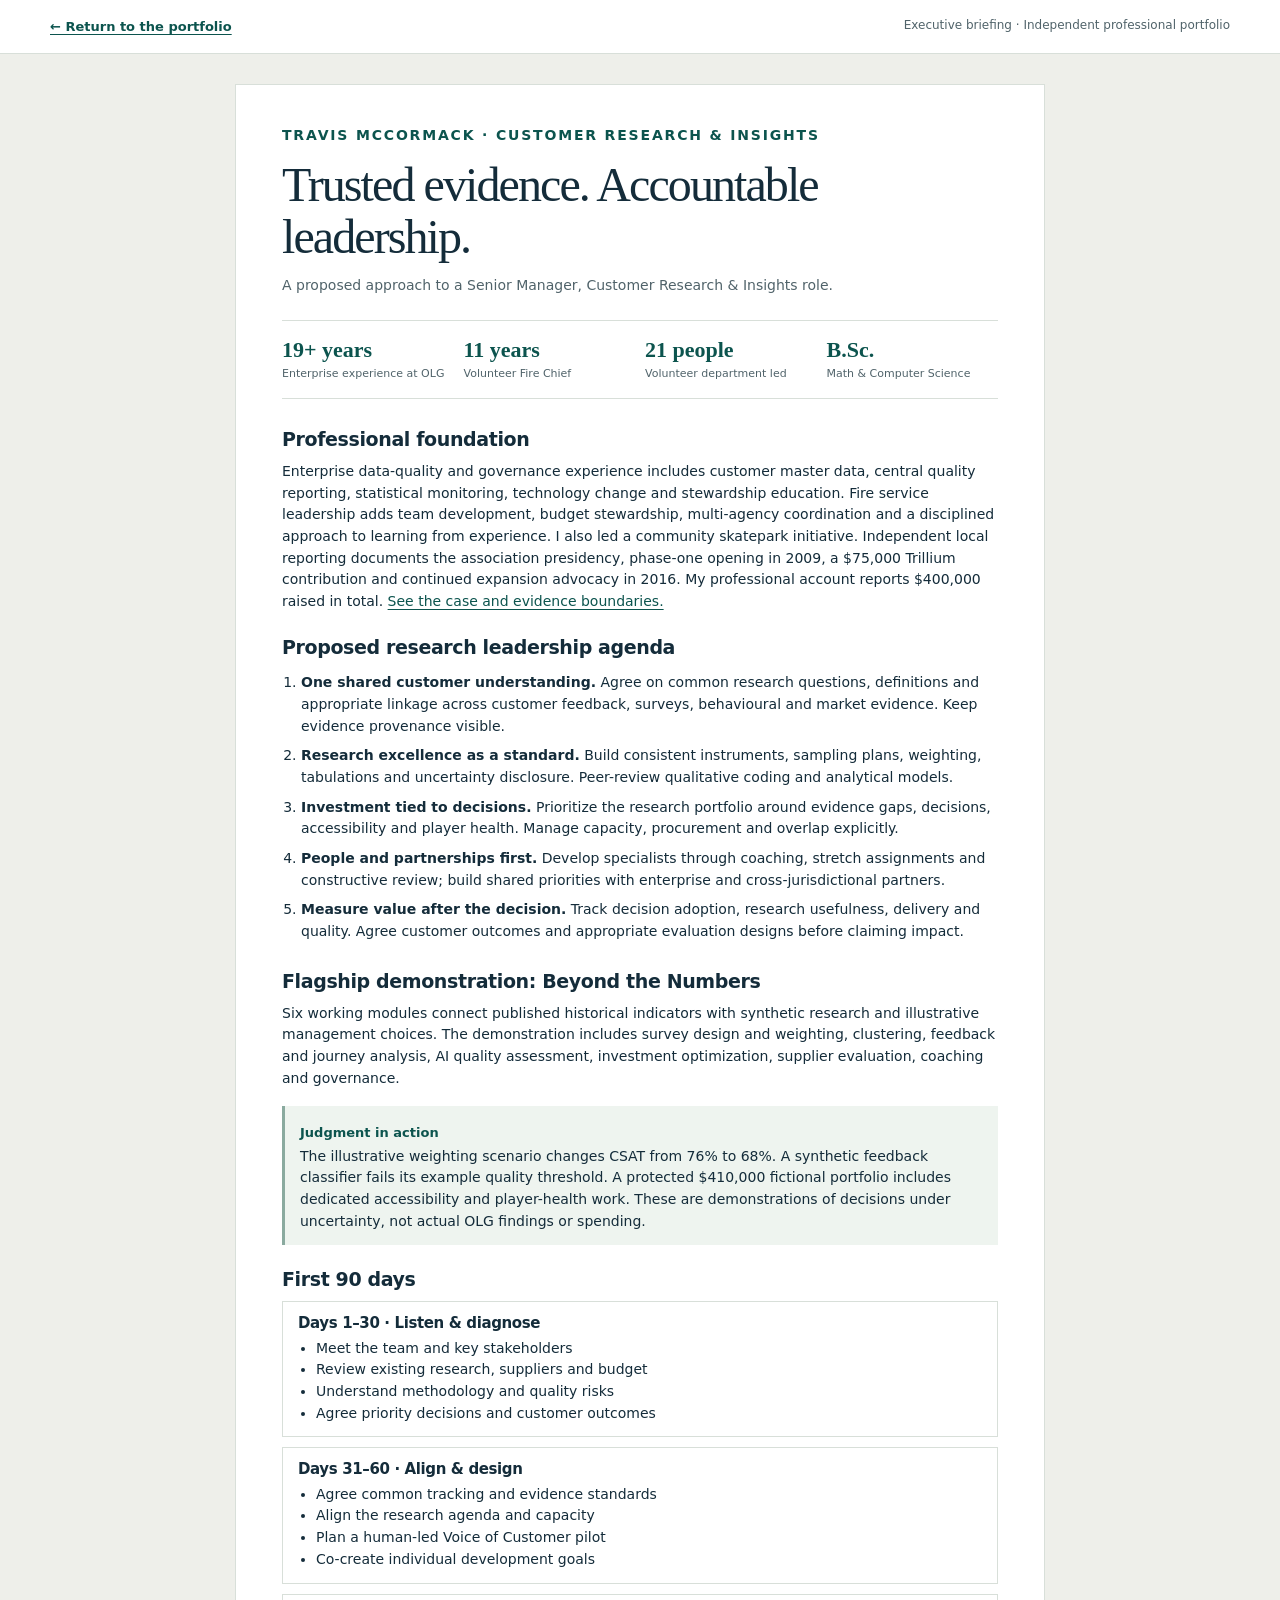
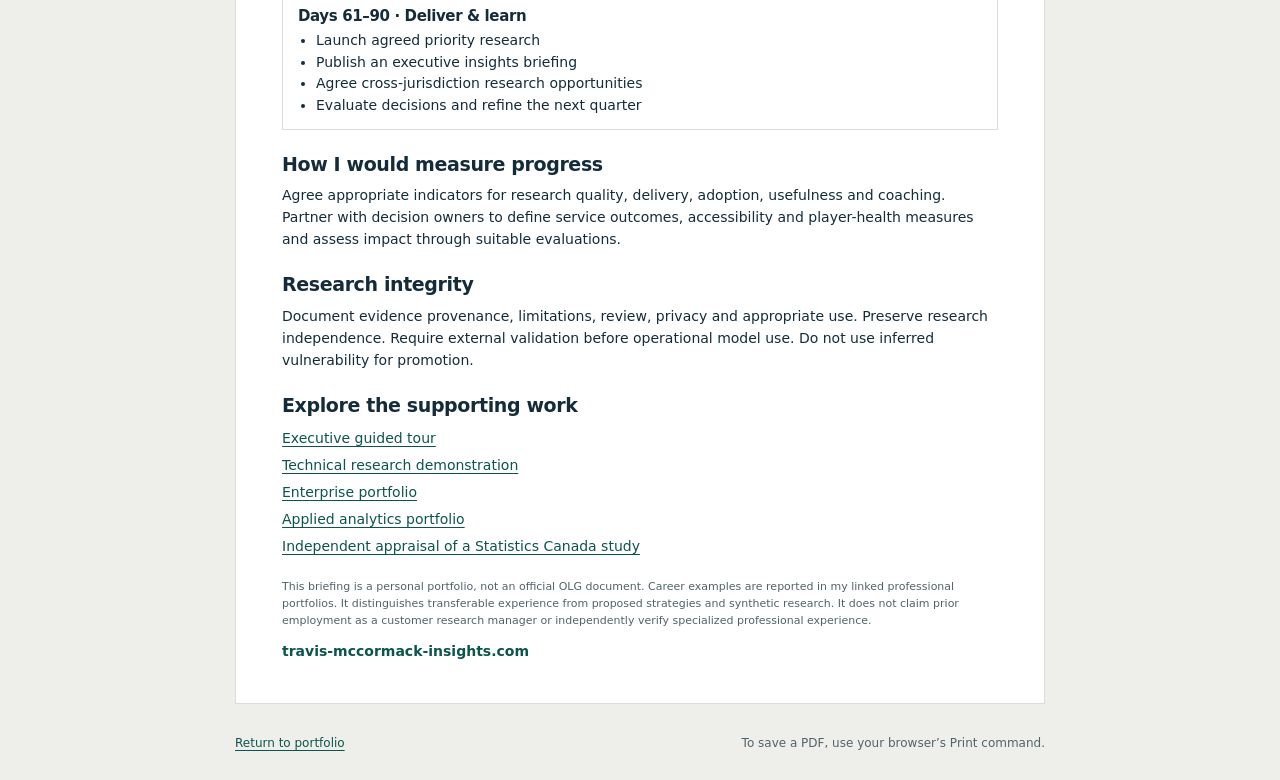
==== commit 3b98c7c0: "Release 0.5: full-length portrait and career impact evidence with independent skatepark reporting" ====
--- a/public/briefing.html
+++ b/public/briefing.html
@@ -1 +1 @@
-<!doctype html><html lang="en-CA"><head><meta charset="utf-8"><meta name="viewport" content="width=device-width,initial-scale=1"><meta name="theme-color" content="#102b3b"><title>Executive briefing | Travis McCormack</title><meta name="description" content="Executive summary of professional experience, research leadership approach and flagship demonstration."><link rel="canonical" href="https://travis-mccormack-insights.com/briefing.html"><meta property="og:type" content="website"><meta property="og:title" content="Executive briefing | Travis McCormack"><meta property="og:description" content="Executive summary of professional experience, research leadership approach and flagship demonstration."><meta property="og:url" content="https://travis-mccormack-insights.com/briefing.html"><link rel="icon" href="favicon.svg" type="image/svg+xml"><link rel="stylesheet" href="styles.css"></head><body class="brief-body"><a class="skip" href="#main">Skip to content</a><header class="brief-header"><div class="wrap"><a class="inline-link" href="./">← Return to the portfolio</a><span>Executive briefing · Independent professional portfolio</span></div></header><main id="main" class="brief wrap"><p class="eyebrow">Travis McCormack · Customer Research &amp; Insights</p><h1>Trusted evidence. Accountable leadership.</h1><p class="brief-sub">A proposed approach to a Senior Manager, Customer Research &amp; Insights role.</p><div class="brief-stat"><div><strong>19+ years</strong><span>Enterprise experience at OLG</span></div><div><strong>11 years</strong><span>Volunteer Fire Chief</span></div><div><strong>21 people</strong><span>Volunteer department led</span></div><div><strong>B.Sc.</strong><span>Math &amp; Computer Science</span></div></div><h2>Professional foundation</h2><p>Enterprise data-quality and governance experience includes customer master data, central quality reporting, statistical monitoring, technology change and stewardship education. Fire service leadership adds team development, budget stewardship, multi-agency coordination and a disciplined approach to learning from experience. I also led a community team that raised $400,000 for Sault Ste. Marie’s first concrete skatepark, working with municipal and other government partners.</p><h2>Proposed research leadership agenda</h2><ol class="brief-list"><li><strong>One shared customer understanding.</strong> Agree on common research questions, definitions and appropriate linkage across customer feedback, surveys, behavioural and market evidence. Keep evidence provenance visible.</li><li><strong>Research excellence as a standard.</strong> Build consistent instruments, sampling plans, weighting, tabulations and uncertainty disclosure. Peer-review qualitative coding and analytical models.</li><li><strong>Investment tied to decisions.</strong> Prioritize the research portfolio around evidence gaps, decisions, accessibility and player health. Manage capacity, procurement and overlap explicitly.</li><li><strong>People and partnerships first.</strong> Develop specialists through coaching, stretch assignments and constructive review; build shared priorities with enterprise and cross-jurisdictional partners.</li><li><strong>Measure value after the decision.</strong> Track decision adoption, research usefulness, delivery and quality. Agree customer outcomes and appropriate evaluation designs before claiming impact.</li></ol><h2>Flagship demonstration: Beyond the Numbers</h2><p>Six working modules connect published historical indicators with synthetic research and illustrative management choices. The demonstration includes survey design and weighting, clustering, feedback and journey analysis, AI quality assessment, investment optimization, supplier evaluation, coaching and governance.</p><div class="brief-callout"><strong>Judgment in action</strong><p>The illustrative weighting scenario changes CSAT from 76% to 68%. A synthetic feedback classifier fails its example quality threshold. A protected $410,000 fictional portfolio includes dedicated accessibility and player-health work. These are demonstrations of decisions under uncertainty, not actual OLG findings or spending.</p></div><div class="brief-page-two"><h2>First 90 days</h2><div class="brief-road"><div><h3>Days 1–30 · Listen &amp; diagnose</h3><ul><li>Meet the team and key stakeholders</li><li>Review existing research, suppliers and budget</li><li>Understand methodology and quality risks</li><li>Agree priority decisions and customer outcomes</li></ul></div><div><h3>Days 31–60 · Align &amp; design</h3><ul><li>Agree common tracking and evidence standards</li><li>Align the research agenda and capacity</li><li>Plan a human-led Voice of Customer pilot</li><li>Co-create individual development goals</li></ul></div><div><h3>Days 61–90 · Deliver &amp; learn</h3><ul><li>Launch agreed priority research</li><li>Publish an executive insights briefing</li><li>Agree cross-jurisdiction research opportunities</li><li>Evaluate decisions and refine the next quarter</li></ul></div></div><h2>How I would measure progress</h2><p>Agree appropriate indicators for research quality, delivery, adoption, usefulness and coaching. Partner with decision owners to define service outcomes, accessibility and player-health measures and assess impact through suitable evaluations.</p><h2>Research integrity</h2><p>Document evidence provenance, limitations, review, privacy and appropriate use. Preserve research independence. Require external validation before operational model use. Do not use inferred vulnerability for promotion.</p><h2>Explore the supporting work</h2><div class="brief-links"><a href="https://searchmont-analytics.github.io/customer-intelligence-lab/#executive-1">Executive guided tour</a><a href="https://searchmont-analytics.github.io/customer-intelligence-lab/#technical">Technical research demonstration</a><a href="https://data-analytics-travis-mccormack.com/">Enterprise portfolio</a><a href="https://travis-mccormack-analytics.com/">Applied analytics portfolio</a><a href="./#research-note">Independent appraisal of a Statistics Canada study</a></div><p class="source-note">This briefing is a personal portfolio, not an official OLG document. Career examples are reported in my linked professional portfolios. It distinguishes transferable experience from proposed strategies and synthetic research. It does not claim prior employment as a customer research manager or independently verify specialized professional experience.</p><p class="brief-url">travis-mccormack-insights.com</p></div></main><footer class="brief-footer wrap"><a href="./">Return to portfolio</a><span>To save a PDF, use your browser’s Print command.</span></footer></body></html>+<!doctype html><html lang="en-CA"><head><meta charset="utf-8"><meta name="viewport" content="width=device-width,initial-scale=1"><meta name="theme-color" content="#102b3b"><title>Executive briefing | Travis McCormack</title><meta name="description" content="Executive summary of professional experience, research leadership approach and flagship demonstration."><link rel="canonical" href="https://travis-mccormack-insights.com/briefing.html"><meta property="og:type" content="website"><meta property="og:title" content="Executive briefing | Travis McCormack"><meta property="og:description" content="Executive summary of professional experience, research leadership approach and flagship demonstration."><meta property="og:url" content="https://travis-mccormack-insights.com/briefing.html"><link rel="icon" href="favicon.svg" type="image/svg+xml"><link rel="stylesheet" href="styles.css"></head><body class="brief-body"><a class="skip" href="#main">Skip to content</a><header class="brief-header"><div class="wrap"><a class="inline-link" href="./">← Return to the portfolio</a><span>Executive briefing · Independent professional portfolio</span></div></header><main id="main" class="brief wrap"><p class="eyebrow">Travis McCormack · Customer Research &amp; Insights</p><h1>Trusted evidence. Accountable leadership.</h1><p class="brief-sub">A proposed approach to a Senior Manager, Customer Research &amp; Insights role.</p><div class="brief-stat"><div><strong>19+ years</strong><span>Enterprise experience at OLG</span></div><div><strong>11 years</strong><span>Volunteer Fire Chief</span></div><div><strong>21 people</strong><span>Volunteer department led</span></div><div><strong>B.Sc.</strong><span>Math &amp; Computer Science</span></div></div><h2>Professional foundation</h2><p>Enterprise data-quality and governance experience includes customer master data, central quality reporting, statistical monitoring, technology change and stewardship education. Fire service leadership adds team development, budget stewardship, multi-agency coordination and a disciplined approach to learning from experience. I also led a community skatepark initiative. Independent local reporting documents the association presidency, phase-one opening in 2009, a $75,000 Trillium contribution and continued expansion advocacy in 2016. My professional account reports $400,000 raised in total. <a href="./#impact-skatepark">See the case and evidence boundaries.</a></p><h2>Proposed research leadership agenda</h2><ol class="brief-list"><li><strong>One shared customer understanding.</strong> Agree on common research questions, definitions and appropriate linkage across customer feedback, surveys, behavioural and market evidence. Keep evidence provenance visible.</li><li><strong>Research excellence as a standard.</strong> Build consistent instruments, sampling plans, weighting, tabulations and uncertainty disclosure. Peer-review qualitative coding and analytical models.</li><li><strong>Investment tied to decisions.</strong> Prioritize the research portfolio around evidence gaps, decisions, accessibility and player health. Manage capacity, procurement and overlap explicitly.</li><li><strong>People and partnerships first.</strong> Develop specialists through coaching, stretch assignments and constructive review; build shared priorities with enterprise and cross-jurisdictional partners.</li><li><strong>Measure value after the decision.</strong> Track decision adoption, research usefulness, delivery and quality. Agree customer outcomes and appropriate evaluation designs before claiming impact.</li></ol><h2>Flagship demonstration: Beyond the Numbers</h2><p>Six working modules connect published historical indicators with synthetic research and illustrative management choices. The demonstration includes survey design and weighting, clustering, feedback and journey analysis, AI quality assessment, investment optimization, supplier evaluation, coaching and governance.</p><div class="brief-callout"><strong>Judgment in action</strong><p>The illustrative weighting scenario changes CSAT from 76% to 68%. A synthetic feedback classifier fails its example quality threshold. A protected $410,000 fictional portfolio includes dedicated accessibility and player-health work. These are demonstrations of decisions under uncertainty, not actual OLG findings or spending.</p></div><div class="brief-page-two"><h2>First 90 days</h2><div class="brief-road"><div><h3>Days 1–30 · Listen &amp; diagnose</h3><ul><li>Meet the team and key stakeholders</li><li>Review existing research, suppliers and budget</li><li>Understand methodology and quality risks</li><li>Agree priority decisions and customer outcomes</li></ul></div><div><h3>Days 31–60 · Align &amp; design</h3><ul><li>Agree common tracking and evidence standards</li><li>Align the research agenda and capacity</li><li>Plan a human-led Voice of Customer pilot</li><li>Co-create individual development goals</li></ul></div><div><h3>Days 61–90 · Deliver &amp; learn</h3><ul><li>Launch agreed priority research</li><li>Publish an executive insights briefing</li><li>Agree cross-jurisdiction research opportunities</li><li>Evaluate decisions and refine the next quarter</li></ul></div></div><h2>How I would measure progress</h2><p>Agree appropriate indicators for research quality, delivery, adoption, usefulness and coaching. Partner with decision owners to define service outcomes, accessibility and player-health measures and assess impact through suitable evaluations.</p><h2>Research integrity</h2><p>Document evidence provenance, limitations, review, privacy and appropriate use. Preserve research independence. Require external validation before operational model use. Do not use inferred vulnerability for promotion.</p><h2>Explore the supporting work</h2><div class="brief-links"><a href="https://searchmont-analytics.github.io/customer-intelligence-lab/#executive-1">Executive guided tour</a><a href="https://searchmont-analytics.github.io/customer-intelligence-lab/#technical">Technical research demonstration</a><a href="https://data-analytics-travis-mccormack.com/">Enterprise portfolio</a><a href="https://travis-mccormack-analytics.com/">Applied analytics portfolio</a><a href="./#research-note">Independent appraisal of a Statistics Canada study</a></div><p class="source-note">This briefing is a personal portfolio, not an official OLG document. Career examples are reported in my linked professional portfolios. It distinguishes transferable experience from proposed strategies and synthetic research. It does not claim prior employment as a customer research manager or independently verify specialized professional experience.</p><p class="brief-url">travis-mccormack-insights.com</p></div></main><footer class="brief-footer wrap"><a href="./">Return to portfolio</a><span>To save a PDF, use your browser’s Print command.</span></footer></body></html>
--- a/public/styles.css
+++ b/public/styles.css
@@ -2,3 +2,91 @@
 @media(max-width:1080px){.mast{gap:15px}.mast nav{gap:14px}.mast-brief{display:none}.hero-grid{gap:32px}.wrap{width:min(var(--max),calc(100% - 48px))}.hero h1{font-size:clamp(44px,7vw,76px)}}@media(max-width:760px){html{scroll-padding-top:14px}.site-header{position:static}.mast{display:block;padding:13px 0 10px;min-height:0}.mast nav{gap:5px 14px;margin-top:11px;border-top:1px solid var(--line);padding-top:9px;font-size:12px}.mast nav a{display:inline-flex;align-items:center;min-height:33px}.wrap{width:calc(100% - 34px)}.hero-grid,.overview-grid,.section-heading,.experience-grid,.lab-feature,.closing-grid{grid-template-columns:1fr;gap:22px}.hero{padding:42px 0}.hero h1{font-size:clamp(42px,9.5vw,67px);margin:17px 0}.hero-lead{font-size:18px}.hero-visual{display:none}.hero-actions .button{justify-content:space-between;text-align:left}.stats{grid-template-columns:repeat(2,minmax(0,1fr));gap:18px 0;padding:20px 0}.stats>div{padding:3px 14px}.stats>div:nth-child(odd){border-left:0;padding-left:0}.stats strong{font-size:29px}.section-heading{margin-bottom:22px;align-items:start;gap:12px}.section-heading h2,.overview-grid h2{font-size:37px}.section-heading br{display:none}.case-grid,.appraisal-grid{grid-template-columns:1fr}.case-card{padding:21px}.principles article{grid-template-columns:39px minmax(0,1fr);gap:12px;padding:17px 0}.strategy-link{grid-column:2;text-align:left}.principles h3{font-size:19px}.principle-num{font-size:24px}.decision-samples,.roadmap-grid{grid-template-columns:1fr}.research-facts{gap:8px}.research-facts div{padding:10px}.research-facts strong{font-size:25px}.research-facts small{font-size:11px}.fit-body{grid-template-columns:1fr;gap:15px;padding:17px 20px}.fit-item summary{padding:15px;gap:10px}.roadmap-foot{display:block}.roadmap-foot a{display:inline-block;margin-top:10px}.other-work{border-left:0;border-top:1px solid #547579;padding:20px 0 0}.brief{padding:24px 20px;margin:18px auto}.brief-stat{grid-template-columns:repeat(2,minmax(0,1fr))}.brief-header>.wrap{display:block}.brief-header span{display:block;margin-top:6px}}@media(max-width:380px){.wrap{width:calc(100% - 26px)}.hero h1{font-size:40px}.hero-actions .button,.lab-copy .button{width:100%}.stats strong{font-size:25px}.stats p{font-size:12px}.timeline{padding:17px}.timeline article{grid-template-columns:1fr;gap:2px}.research-facts{grid-template-columns:1fr}.research-facts div{display:grid;grid-template-columns:90px 1fr;align-items:center;gap:10px}.research-facts small{margin-top:0}.lab-feature{padding:19px}.lab-diagram{padding:10px}.lab-diagram a{padding:9px 4px}.fit-item summary{grid-template-columns:26px minmax(0,1fr) 15px}}@media(prefers-reduced-motion:reduce){*,*::before,*::after{scroll-behavior:auto!important;animation:none!important;transition:none!important}}@media print{@page{size:letter;margin:0.65in}body,.brief-body{background:white;color:#111}.site-header,.brief-header,.brief-footer,.skip,.hero-visual,.hero-actions,.closing,.footer{display:none}.wrap,.brief{width:100%;max-width:none;margin:0;padding:0;border:0}.hero,.strategy-section,.lab-feature{background:white;color:var(--ink);padding:15px 0}.hero h1,.hero h1 em,.hero p,.strategy-section p,.strategy-section h3,.lab-feature h3,.lab-feature p,.strategy-section .eyebrow{color:var(--ink)!important}.section{padding:14px 0}.section-heading h2,.overview-grid h2{font-size:27px}.section-heading,.overview-grid,.experience-grid,.lab-feature{grid-template-columns:1fr;gap:10px}.section-soft{background:white}.case-card,.research-paper,.decision-samples article,.roadmap-grid article{break-inside:avoid}.lab-diagram,.button{display:none}.brief h1{font-size:35px;margin:10px 0}.brief-sub{font-size:14px}.brief-stat{margin:15px 0;gap:8px}.brief-stat strong{font-size:21px}.brief h2{font-size:17px;margin:15px 0 5px}.brief p,.brief li{font-size:11pt;line-height:1.36}.brief-list li{padding:3px 0}.brief-callout{margin:12px 0;padding:10px 12px}.brief-page-two{break-before:page}.brief-road{grid-template-columns:1fr;gap:8px}.brief-road>div{break-inside:avoid;padding:8px 10px}.brief-road ul{margin:3px 0}.brief-links{font-size:11pt}.brief .source-note{font-size:9pt}.brief-url{font-size:10pt}}
 /* Release 0.2 · Evidence-led editorial refinement */
 .reviewer-section{background:#fcfcf9;border-bottom:1px solid var(--line);padding:30px 0 35px}.reviewer{display:grid;grid-template-columns:minmax(0,.8fr) minmax(0,2fr);gap:24px;align-items:center}.reviewer-intro h2{font-size:clamp(27px,3vw,36px);margin:7px 0 9px}.reviewer-intro p:not(.eyebrow){font-size:13px;color:var(--muted);line-height:1.55}.reviewer-paths{display:grid;grid-template-columns:repeat(3,minmax(0,1fr));gap:10px}.reviewer-paths>a{border:1px solid var(--line);background:#fff;padding:16px 14px;display:flex;flex-direction:column;text-decoration:none;color:var(--ink);min-width:0}.reviewer-paths>a:hover{border-color:#8daea1;background:#f3f7f4}.reviewer-index{font-size:10px;text-transform:uppercase;letter-spacing:.08em;color:#846d40;font-weight:680}.reviewer-paths strong{display:block;font-size:15px;line-height:1.35;margin:8px 0}.reviewer-paths>a>span:nth-of-type(2){color:var(--muted);font-size:12px;line-height:1.5;margin-bottom:14px}.reviewer-end{margin-top:auto;padding-top:10px;border-top:1px solid var(--line);font-size:12px;color:var(--teal-dark);font-weight:650;line-height:1.45}.case-source{font-size:12px;font-weight:650;margin-top:14px}.evidence-pair{display:grid;grid-template-columns:repeat(2,minmax(0,1fr));gap:10px;margin-top:20px}.achievement-list .evidence-pair article{background:#fefefb;padding:15px;border:1px solid var(--line);border-top:2px solid #8eaa9f}.evidence-pair strong{font:400 29px/1.15 var(--serif);display:block;color:var(--teal-dark);letter-spacing:-.04em;margin:9px 0}.achievement-list .evidence-pair p:not(.eyebrow){font-size:12px;line-height:1.5}.evidence-pair-note{font-size:11px;color:var(--muted);line-height:1.55;margin-top:9px}.research-method-note{border:1px solid var(--line);margin:18px 0;background:#fbfcfa}.research-method-note summary{padding:13px 15px;cursor:pointer;font-size:14px;font-weight:650;color:var(--teal-dark)}.research-method-note>div{padding:0 15px 15px}.research-method-note h4{margin:12px 0 6px;font-size:14px}.research-method-note p{font-size:13px;color:var(--muted);line-height:1.6}.research-method-note[open] summary{border-bottom:1px solid var(--line)}@media(max-width:980px){.reviewer{grid-template-columns:1fr;gap:15px}}@media(max-width:620px){.reviewer-section{padding:23px 0}.reviewer-paths{grid-template-columns:1fr}.reviewer-paths>a{padding:14px}.reviewer-paths strong{margin:5px 0}.reviewer-paths>a>span:nth-of-type(2){margin-bottom:9px}.evidence-pair strong{font-size:25px}.evidence-pair{gap:8px}.achievement-list .evidence-pair article{padding:11px}}@media print{.reviewer-section{display:none}.evidence-pair article{break-inside:avoid}}
+
+/* Release 0.3 · A more personal executive identity */
+.hero-grid{grid-template-columns:minmax(0,1.45fr) minmax(250px,.75fr);gap:clamp(28px,5.5vw,78px)}
+.hero-portrait{margin:0;max-width:370px;justify-self:end;width:100%;background:#1a3944;border:1px solid #6c8b8b;padding:9px;box-shadow:0 14px 40px #061c2b35}
+.portrait-image{aspect-ratio:4/5;overflow:hidden;background:#c9c8c5}
+.portrait-image img{display:block;width:100%;height:100%;object-fit:cover;object-position:center}
+.hero-portrait figcaption{display:flex;justify-content:space-between;align-items:center;gap:12px;padding:13px 8px 6px;color:#e7f0ee}
+.hero-portrait figcaption strong{display:block;font-size:16px;font-weight:630;letter-spacing:.015em}
+.hero-portrait figcaption div>span{display:block;font-size:11px;color:#b8d0ce;margin-top:3px}
+.portrait-accent{width:30px;height:1px;background:#d3b577;flex-shrink:0}
+.philosophy-section{background:var(--navy);color:#fff;padding:clamp(36px,5vw,64px) 0}
+.philosophy{display:grid;grid-template-columns:minmax(0,1fr) minmax(0,1.25fr);gap:24px 48px;align-items:start}
+.philosophy-statement h2{font-size:clamp(31px,3.9vw,49px);color:#e1eee9;margin:15px 0 18px;line-height:1.13}
+.philosophy-statement>p:last-child{color:#c9dcda;font-size:14px;line-height:1.6;max-width:410px}
+.philosophy-principles{border-top:1px solid #4f7478}
+.philosophy-principles article{display:grid;grid-template-columns:36px minmax(0,1fr);gap:12px;border-bottom:1px solid #4f7478;padding:16px 0}
+.philosophy-principles article>span{font-family:var(--serif);font-size:23px;color:#d0ba89;line-height:1.2}
+.philosophy-principles h3{font-size:17px;font-weight:640;line-height:1.4;margin:0 0 6px}
+.philosophy-principles p{font-size:13px;color:#c9dcda;line-height:1.6}
+.philosophy-foot{grid-column:1/-1;display:flex;flex-wrap:wrap;gap:12px 20px;padding-top:15px;border-top:1px solid #4f7478;align-items:center;font-size:12px;color:#bfd4d2}
+.philosophy-foot>span{margin-right:auto}.philosophy-foot a{color:#bce0d6;font-weight:600}
+.career-track-label{font-size:11px;font-weight:700;letter-spacing:.07em;color:var(--teal-dark);text-transform:uppercase;margin-top:15px;padding-bottom:5px;border-bottom:1px solid var(--line)}
+.timeline .career-track-label:first-of-type{margin-top:0}
+@media(max-width:1080px){.hero-grid{grid-template-columns:minmax(0,1.4fr) minmax(220px,.75fr);gap:28px}.hero-portrait{max-width:320px}}
+@media(max-width:760px){.hero-grid{grid-template-columns:1fr;gap:24px}.hero-portrait{justify-self:center;max-width:300px}.hero-portrait figcaption strong{font-size:15px}.philosophy{grid-template-columns:1fr;gap:23px}.philosophy-statement h2 br{display:none}.philosophy-foot{display:grid;gap:9px}.philosophy-foot>span{margin-right:0}}
+@media(max-width:380px){.hero-portrait{max-width:265px}.portrait-accent{width:18px}}
+@media print{.hero-portrait{display:none}.philosophy-section{background:white;color:var(--ink);padding:14px 0}.philosophy{grid-template-columns:1fr;gap:12px}.philosophy-statement h2,.philosophy-statement p,.philosophy-principles p,.philosophy-foot,.philosophy-foot a{color:var(--ink)!important}.philosophy-statement h2 br{display:none}.philosophy-principles article{border-color:var(--line);break-inside:avoid}}
+
+/* Release 0.4 · leadership visual storytelling */
+.leadership-visuals{margin:0 0 27px}
+.leadership-visual-heading{display:grid;grid-template-columns:minmax(0,1.1fr) minmax(0,.9fr);align-items:end;gap:20px;margin-bottom:15px}
+.leadership-visual-heading h3{font-family:var(--serif);font-weight:400;font-size:clamp(24px,3vw,33px);letter-spacing:-.035em;line-height:1.15;margin-top:7px}
+.leadership-visual-heading>p{font-size:13px;line-height:1.6;color:var(--muted)}
+.leadership-gallery{display:grid;grid-template-columns:repeat(3,minmax(0,1fr));gap:15px}
+.leadership-figure{margin:0;background:#fff;border:1px solid var(--line);min-width:0}
+.leadership-image{overflow:hidden;aspect-ratio:4/3;background:#dfe6e2}
+.leadership-image img{width:100%;height:100%;object-fit:cover;display:block;object-position:50% 34%}
+.leadership-image-board img{object-position:center}
+.leadership-image-community img{object-position:50% 18%}
+.leadership-image-chief img{object-position:50% 28%}
+.leadership-figure figcaption{padding:15px 17px 18px}
+.image-provenance{display:block;font-size:10px;text-transform:uppercase;letter-spacing:.06em;color:var(--muted);font-weight:650;line-height:1.4;margin-bottom:6px}
+.leadership-figure h4{font-size:16px;letter-spacing:-.02em;color:var(--ink);line-height:1.3;margin:4px 0 7px}
+.leadership-figure p{font-size:13px;line-height:1.6;color:var(--muted)}
+@media(max-width:760px){.leadership-visual-heading{grid-template-columns:1fr;gap:9px}.leadership-gallery{grid-template-columns:1fr;gap:12px}.leadership-image{aspect-ratio:4/3;max-height:250px}.leadership-figure figcaption{padding:14px 16px}.leadership-image-community img,.leadership-image-chief img{object-position:50% 23%}}
+@media print{.leadership-gallery{grid-template-columns:repeat(3,minmax(0,1fr));gap:8px}.leadership-figure{break-inside:avoid}.leadership-image{max-height:110px}.leadership-figure figcaption{padding:8px}.leadership-figure p{font-size:10px}}
+
+/* Release 0.5 · original full-length composition and evidence-led career impact */
+.hero-portrait{max-width:385px}
+.portrait-image{aspect-ratio:4/5;background:#c9c8c5}
+.portrait-image img{object-fit:contain;object-position:center;width:100%;height:100%;display:block}
+.impact-section{background:#f8f7f2}
+.impact-feature{border:1px solid #c6d7d1;background:white;box-shadow:0 6px 25px #102b3b09;overflow:hidden}
+.impact-feature-head{display:grid;grid-template-columns:minmax(0,1.5fr) minmax(0,.6fr);gap:28px;align-items:center;background:linear-gradient(120deg,#102b3b,#214d54);color:white;padding:clamp(23px,4vw,38px)}
+.impact-feature-head h3{font-family:var(--serif);font-size:clamp(27px,3.5vw,43px);font-weight:400;line-height:1.14;margin:9px 0 12px;letter-spacing:-.035em}
+.impact-feature-head>div:first-child>p:last-child{font-size:13px;color:#c5dcd8}
+.impact-feature-metric{border-left:1px solid #72938f;padding-left:22px}.impact-feature-metric strong{font-family:var(--serif);font-size:clamp(33px,4vw,48px);line-height:1.12;font-weight:400;color:#bfe0d7;display:block;letter-spacing:-.04em}
+.impact-feature-metric span{font-size:12px;line-height:1.5;display:block;color:#d0e0de;margin-top:10px}
+.impact-feature-body{padding:clamp(20px,3.4vw,34px)}
+.impact-lead{font-size:17px;line-height:1.65;color:#304b53;max-width:960px}
+.impact-journey{display:grid;grid-template-columns:repeat(3,minmax(0,1fr));gap:14px;margin:24px 0}
+.impact-journey article{border-top:3px solid #9dbbb2;background:#f3f6f2;padding:17px}
+.impact-year{font:400 30px/1.15 var(--serif);color:var(--teal-dark);letter-spacing:-.035em;display:block;margin:0 0 10px}
+.impact-journey h4,.impact-analysis h4{font-size:16px;letter-spacing:-.015em;margin:0 0 8px}
+.impact-journey p,.impact-analysis p:not(.eyebrow){font-size:13px;color:var(--muted);line-height:1.6}
+.impact-analysis{display:grid;grid-template-columns:repeat(2,minmax(0,1fr));gap:20px;padding:20px 0;border-block:1px solid var(--line)}
+.impact-analysis .eyebrow{margin-bottom:8px}
+.impact-analysis .inline-link{display:inline-block;margin-top:10px}
+.impact-evidence-note{margin:20px 0;padding:14px 17px;border-left:3px solid #9b875a;background:#f8f4ea;color:#5c5039}
+.impact-evidence-note strong{font-size:12px;text-transform:uppercase;letter-spacing:.075em}
+.impact-evidence-note p{font-size:12px;line-height:1.65;margin:5px 0 0}
+.press-heading{font-size:15px;margin:20px 0 10px}
+.press-grid{display:grid;grid-template-columns:repeat(2,minmax(0,1fr));gap:12px}
+.press-card{padding:16px 18px;border:1px solid var(--line);background:#fff;display:flex;flex-direction:column;gap:8px;color:var(--ink);text-decoration:none;min-width:0}
+.press-card:hover{background:#f4f7f2;border-color:#8caaa0}.press-source{font-size:11px;color:#57716e;font-weight:680;line-height:1.5}
+.press-card strong{font-size:16px;font-weight:650;line-height:1.4}.press-caption{font-size:12px;color:var(--muted)}
+.press-action{margin-top:auto;color:var(--teal-dark);font-weight:650;font-size:12px;border-top:1px solid var(--line);padding-top:10px}
+.impact-more{margin-top:30px}.impact-more>h3{font-family:var(--serif);font-size:clamp(22px,3vw,30px);font-weight:400;letter-spacing:-.025em;margin:8px 0 17px}
+.impact-grid{display:grid;grid-template-columns:repeat(4,minmax(0,1fr));gap:11px}
+.impact-grid article{border:1px solid var(--line);border-top:2px solid #95b3a9;padding:16px;background:white;display:flex;flex-direction:column;min-width:0}
+.impact-tag{font-size:10px;font-weight:680;letter-spacing:.055em;text-transform:uppercase;color:#647974}
+.impact-number{font:400 clamp(23px,2.5vw,31px)/1.15 var(--serif);letter-spacing:-.04em;color:var(--teal-dark);margin:12px 0}
+.impact-grid h4{font-size:14px;line-height:1.4;margin:0 0 7px}.impact-grid p{font-size:12px;color:var(--muted);line-height:1.6;margin-bottom:15px}
+.impact-grid .inline-link{margin-top:auto;font-size:12px}.source-mini{font-size:11px;line-height:1.5;margin-top:8px;color:#536f6b}
+@media(max-width:1080px){.hero-portrait{max-width:330px}.impact-grid{grid-template-columns:repeat(2,minmax(0,1fr))}.mast nav{gap:11px}}
+@media(max-width:760px){.hero-portrait{max-width:300px}.impact-feature-head,.impact-journey,.impact-analysis,.press-grid{grid-template-columns:1fr;gap:12px}.impact-feature-metric{border-left:0;border-top:1px solid #72938f;padding:15px 0 0}.impact-journey article{padding:14px}.impact-feature-body{padding:18px}.impact-lead{font-size:15px}.impact-grid{gap:8px}.impact-grid article{padding:12px}}
+@media(max-width:380px){.hero-portrait{max-width:265px}.impact-grid{grid-template-columns:1fr}.impact-feature-head{padding:20px}}
+@media print{.impact-feature-head{background:white;color:var(--ink);border-bottom:1px solid var(--line)}.impact-feature-head h3,.impact-feature-head p,.impact-feature-metric strong,.impact-feature-metric span{color:var(--ink)!important}.impact-feature{box-shadow:none}.impact-journey article,.press-card,.impact-grid article{break-inside:avoid}.impact-grid{grid-template-columns:repeat(2,minmax(0,1fr))}}
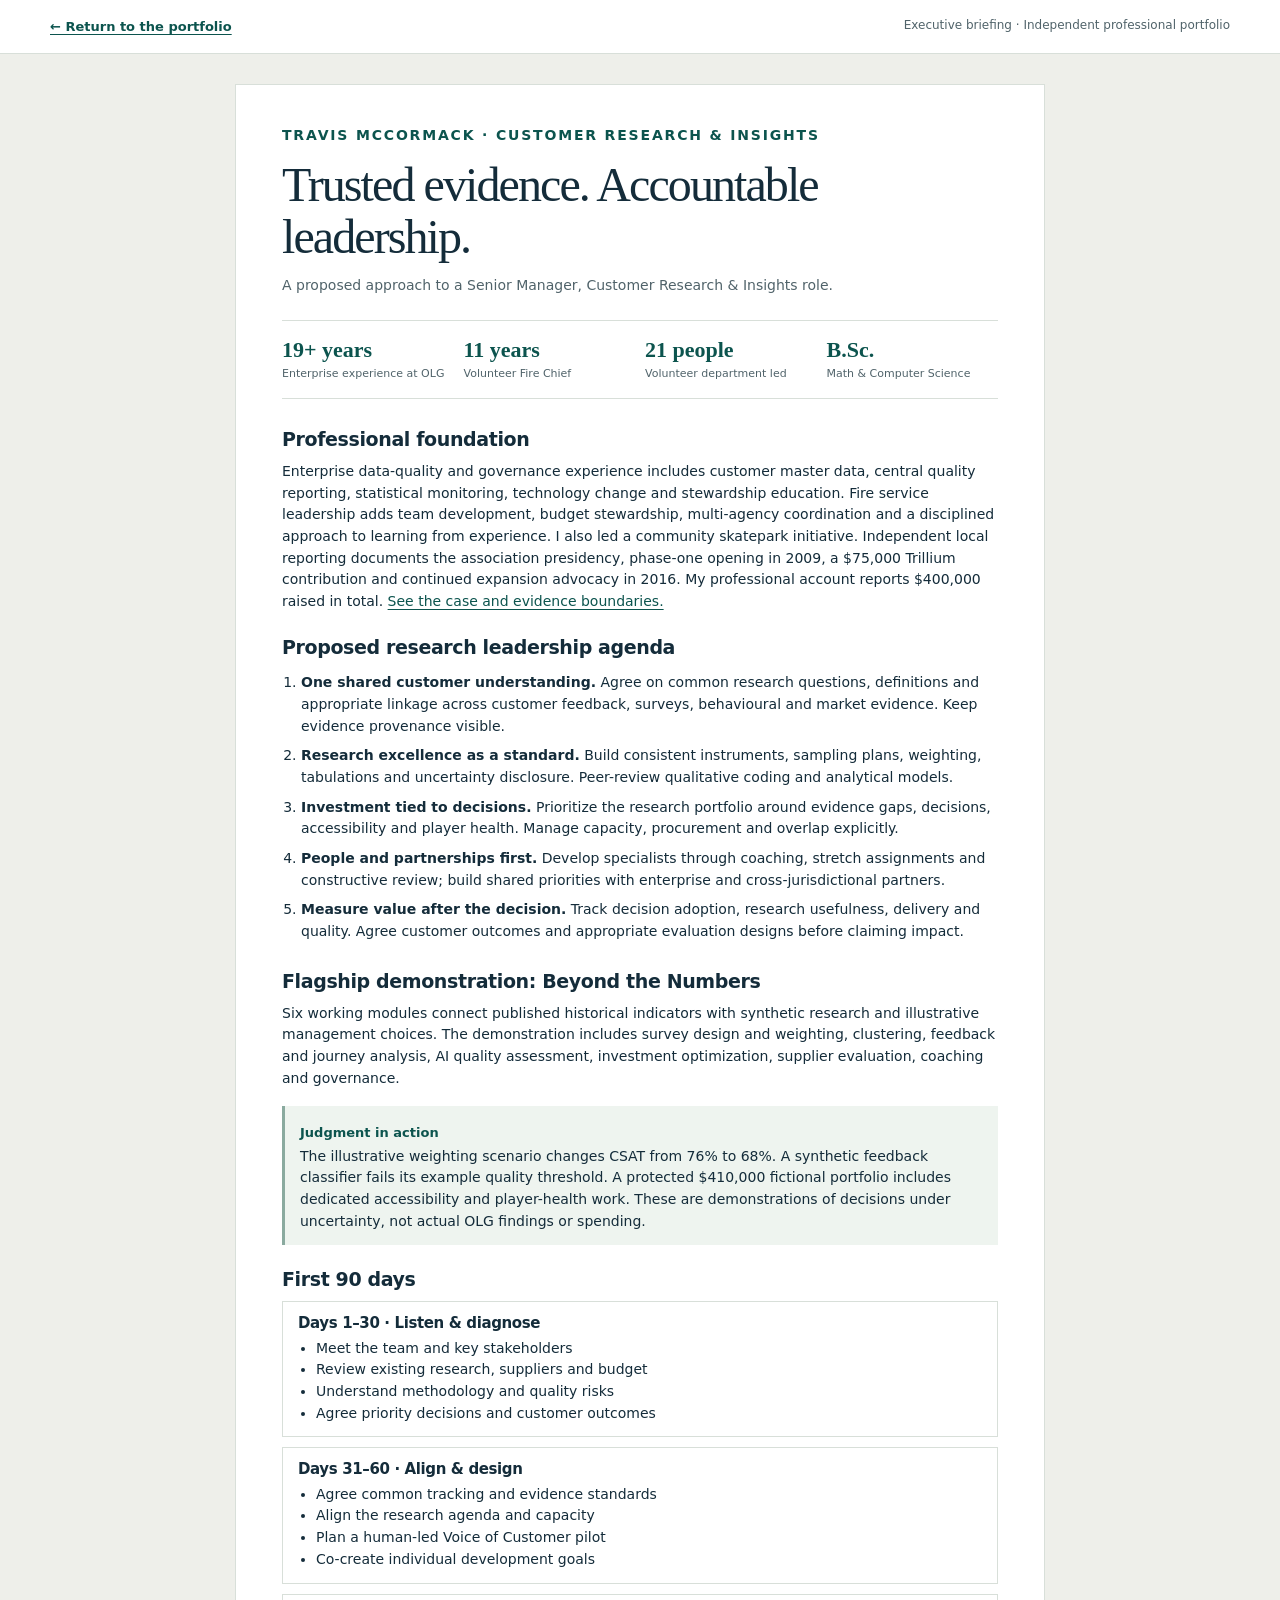
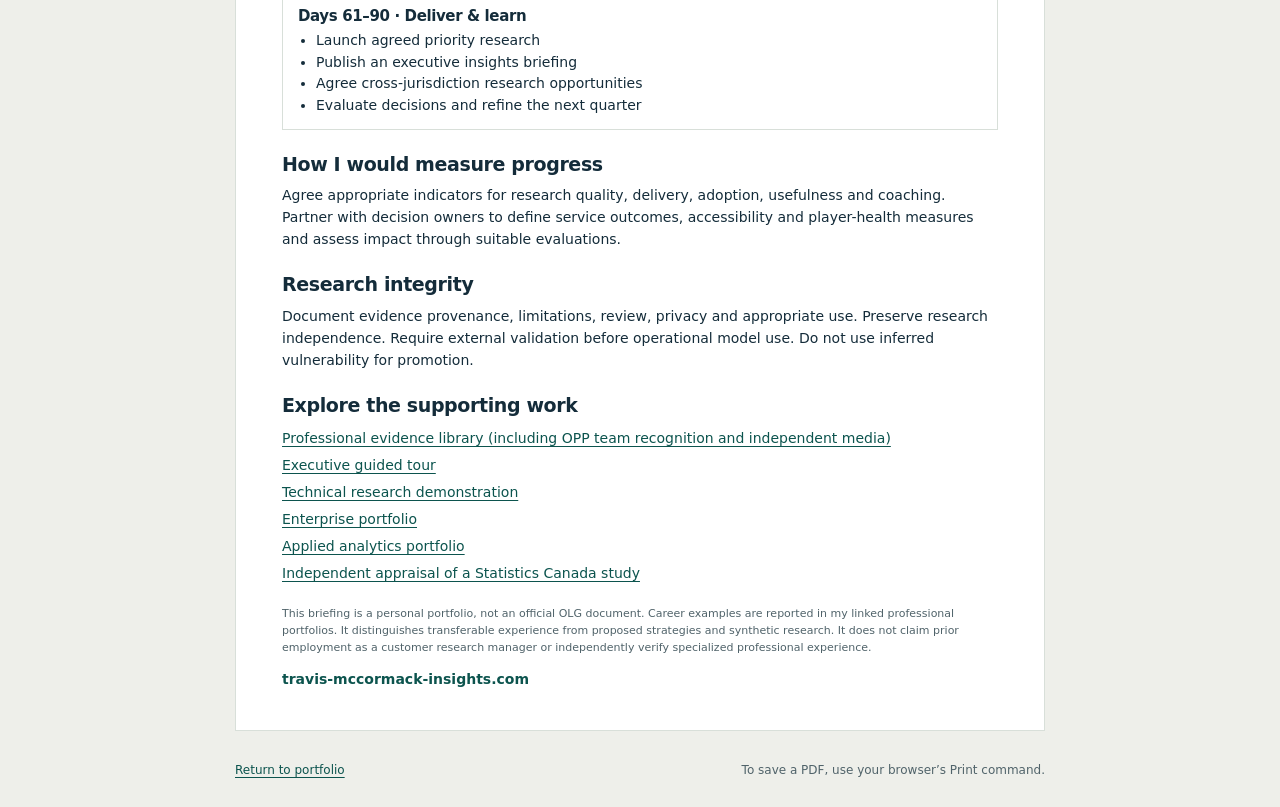
==== commit 96f3d296: "Release 0.6: professional evidence library and reliable two-job Pages publication" ====
--- a/public/briefing.html
+++ b/public/briefing.html
@@ -1 +1 @@
-<!doctype html><html lang="en-CA"><head><meta charset="utf-8"><meta name="viewport" content="width=device-width,initial-scale=1"><meta name="theme-color" content="#102b3b"><title>Executive briefing | Travis McCormack</title><meta name="description" content="Executive summary of professional experience, research leadership approach and flagship demonstration."><link rel="canonical" href="https://travis-mccormack-insights.com/briefing.html"><meta property="og:type" content="website"><meta property="og:title" content="Executive briefing | Travis McCormack"><meta property="og:description" content="Executive summary of professional experience, research leadership approach and flagship demonstration."><meta property="og:url" content="https://travis-mccormack-insights.com/briefing.html"><link rel="icon" href="favicon.svg" type="image/svg+xml"><link rel="stylesheet" href="styles.css"></head><body class="brief-body"><a class="skip" href="#main">Skip to content</a><header class="brief-header"><div class="wrap"><a class="inline-link" href="./">← Return to the portfolio</a><span>Executive briefing · Independent professional portfolio</span></div></header><main id="main" class="brief wrap"><p class="eyebrow">Travis McCormack · Customer Research &amp; Insights</p><h1>Trusted evidence. Accountable leadership.</h1><p class="brief-sub">A proposed approach to a Senior Manager, Customer Research &amp; Insights role.</p><div class="brief-stat"><div><strong>19+ years</strong><span>Enterprise experience at OLG</span></div><div><strong>11 years</strong><span>Volunteer Fire Chief</span></div><div><strong>21 people</strong><span>Volunteer department led</span></div><div><strong>B.Sc.</strong><span>Math &amp; Computer Science</span></div></div><h2>Professional foundation</h2><p>Enterprise data-quality and governance experience includes customer master data, central quality reporting, statistical monitoring, technology change and stewardship education. Fire service leadership adds team development, budget stewardship, multi-agency coordination and a disciplined approach to learning from experience. I also led a community skatepark initiative. Independent local reporting documents the association presidency, phase-one opening in 2009, a $75,000 Trillium contribution and continued expansion advocacy in 2016. My professional account reports $400,000 raised in total. <a href="./#impact-skatepark">See the case and evidence boundaries.</a></p><h2>Proposed research leadership agenda</h2><ol class="brief-list"><li><strong>One shared customer understanding.</strong> Agree on common research questions, definitions and appropriate linkage across customer feedback, surveys, behavioural and market evidence. Keep evidence provenance visible.</li><li><strong>Research excellence as a standard.</strong> Build consistent instruments, sampling plans, weighting, tabulations and uncertainty disclosure. Peer-review qualitative coding and analytical models.</li><li><strong>Investment tied to decisions.</strong> Prioritize the research portfolio around evidence gaps, decisions, accessibility and player health. Manage capacity, procurement and overlap explicitly.</li><li><strong>People and partnerships first.</strong> Develop specialists through coaching, stretch assignments and constructive review; build shared priorities with enterprise and cross-jurisdictional partners.</li><li><strong>Measure value after the decision.</strong> Track decision adoption, research usefulness, delivery and quality. Agree customer outcomes and appropriate evaluation designs before claiming impact.</li></ol><h2>Flagship demonstration: Beyond the Numbers</h2><p>Six working modules connect published historical indicators with synthetic research and illustrative management choices. The demonstration includes survey design and weighting, clustering, feedback and journey analysis, AI quality assessment, investment optimization, supplier evaluation, coaching and governance.</p><div class="brief-callout"><strong>Judgment in action</strong><p>The illustrative weighting scenario changes CSAT from 76% to 68%. A synthetic feedback classifier fails its example quality threshold. A protected $410,000 fictional portfolio includes dedicated accessibility and player-health work. These are demonstrations of decisions under uncertainty, not actual OLG findings or spending.</p></div><div class="brief-page-two"><h2>First 90 days</h2><div class="brief-road"><div><h3>Days 1–30 · Listen &amp; diagnose</h3><ul><li>Meet the team and key stakeholders</li><li>Review existing research, suppliers and budget</li><li>Understand methodology and quality risks</li><li>Agree priority decisions and customer outcomes</li></ul></div><div><h3>Days 31–60 · Align &amp; design</h3><ul><li>Agree common tracking and evidence standards</li><li>Align the research agenda and capacity</li><li>Plan a human-led Voice of Customer pilot</li><li>Co-create individual development goals</li></ul></div><div><h3>Days 61–90 · Deliver &amp; learn</h3><ul><li>Launch agreed priority research</li><li>Publish an executive insights briefing</li><li>Agree cross-jurisdiction research opportunities</li><li>Evaluate decisions and refine the next quarter</li></ul></div></div><h2>How I would measure progress</h2><p>Agree appropriate indicators for research quality, delivery, adoption, usefulness and coaching. Partner with decision owners to define service outcomes, accessibility and player-health measures and assess impact through suitable evaluations.</p><h2>Research integrity</h2><p>Document evidence provenance, limitations, review, privacy and appropriate use. Preserve research independence. Require external validation before operational model use. Do not use inferred vulnerability for promotion.</p><h2>Explore the supporting work</h2><div class="brief-links"><a href="https://searchmont-analytics.github.io/customer-intelligence-lab/#executive-1">Executive guided tour</a><a href="https://searchmont-analytics.github.io/customer-intelligence-lab/#technical">Technical research demonstration</a><a href="https://data-analytics-travis-mccormack.com/">Enterprise portfolio</a><a href="https://travis-mccormack-analytics.com/">Applied analytics portfolio</a><a href="./#research-note">Independent appraisal of a Statistics Canada study</a></div><p class="source-note">This briefing is a personal portfolio, not an official OLG document. Career examples are reported in my linked professional portfolios. It distinguishes transferable experience from proposed strategies and synthetic research. It does not claim prior employment as a customer research manager or independently verify specialized professional experience.</p><p class="brief-url">travis-mccormack-insights.com</p></div></main><footer class="brief-footer wrap"><a href="./">Return to portfolio</a><span>To save a PDF, use your browser’s Print command.</span></footer></body></html>+<!doctype html><html lang="en-CA"><head><meta charset="utf-8"><meta name="viewport" content="width=device-width,initial-scale=1"><meta name="theme-color" content="#102b3b"><title>Executive briefing | Travis McCormack</title><meta name="description" content="Executive summary of professional experience, research leadership approach and flagship demonstration."><link rel="canonical" href="https://travis-mccormack-insights.com/briefing.html"><meta property="og:type" content="website"><meta property="og:title" content="Executive briefing | Travis McCormack"><meta property="og:description" content="Executive summary of professional experience, research leadership approach and flagship demonstration."><meta property="og:url" content="https://travis-mccormack-insights.com/briefing.html"><link rel="icon" href="favicon.svg" type="image/svg+xml"><link rel="stylesheet" href="styles.css"></head><body class="brief-body"><a class="skip" href="#main">Skip to content</a><header class="brief-header"><div class="wrap"><a class="inline-link" href="./">← Return to the portfolio</a><span>Executive briefing · Independent professional portfolio</span></div></header><main id="main" class="brief wrap"><p class="eyebrow">Travis McCormack · Customer Research &amp; Insights</p><h1>Trusted evidence. Accountable leadership.</h1><p class="brief-sub">A proposed approach to a Senior Manager, Customer Research &amp; Insights role.</p><div class="brief-stat"><div><strong>19+ years</strong><span>Enterprise experience at OLG</span></div><div><strong>11 years</strong><span>Volunteer Fire Chief</span></div><div><strong>21 people</strong><span>Volunteer department led</span></div><div><strong>B.Sc.</strong><span>Math &amp; Computer Science</span></div></div><h2>Professional foundation</h2><p>Enterprise data-quality and governance experience includes customer master data, central quality reporting, statistical monitoring, technology change and stewardship education. Fire service leadership adds team development, budget stewardship, multi-agency coordination and a disciplined approach to learning from experience. I also led a community skatepark initiative. Independent local reporting documents the association presidency, phase-one opening in 2009, a $75,000 Trillium contribution and continued expansion advocacy in 2016. My professional account reports $400,000 raised in total. <a href="./#impact-skatepark">See the case and evidence boundaries.</a></p><h2>Proposed research leadership agenda</h2><ol class="brief-list"><li><strong>One shared customer understanding.</strong> Agree on common research questions, definitions and appropriate linkage across customer feedback, surveys, behavioural and market evidence. Keep evidence provenance visible.</li><li><strong>Research excellence as a standard.</strong> Build consistent instruments, sampling plans, weighting, tabulations and uncertainty disclosure. Peer-review qualitative coding and analytical models.</li><li><strong>Investment tied to decisions.</strong> Prioritize the research portfolio around evidence gaps, decisions, accessibility and player health. Manage capacity, procurement and overlap explicitly.</li><li><strong>People and partnerships first.</strong> Develop specialists through coaching, stretch assignments and constructive review; build shared priorities with enterprise and cross-jurisdictional partners.</li><li><strong>Measure value after the decision.</strong> Track decision adoption, research usefulness, delivery and quality. Agree customer outcomes and appropriate evaluation designs before claiming impact.</li></ol><h2>Flagship demonstration: Beyond the Numbers</h2><p>Six working modules connect published historical indicators with synthetic research and illustrative management choices. The demonstration includes survey design and weighting, clustering, feedback and journey analysis, AI quality assessment, investment optimization, supplier evaluation, coaching and governance.</p><div class="brief-callout"><strong>Judgment in action</strong><p>The illustrative weighting scenario changes CSAT from 76% to 68%. A synthetic feedback classifier fails its example quality threshold. A protected $410,000 fictional portfolio includes dedicated accessibility and player-health work. These are demonstrations of decisions under uncertainty, not actual OLG findings or spending.</p></div><div class="brief-page-two"><h2>First 90 days</h2><div class="brief-road"><div><h3>Days 1–30 · Listen &amp; diagnose</h3><ul><li>Meet the team and key stakeholders</li><li>Review existing research, suppliers and budget</li><li>Understand methodology and quality risks</li><li>Agree priority decisions and customer outcomes</li></ul></div><div><h3>Days 31–60 · Align &amp; design</h3><ul><li>Agree common tracking and evidence standards</li><li>Align the research agenda and capacity</li><li>Plan a human-led Voice of Customer pilot</li><li>Co-create individual development goals</li></ul></div><div><h3>Days 61–90 · Deliver &amp; learn</h3><ul><li>Launch agreed priority research</li><li>Publish an executive insights briefing</li><li>Agree cross-jurisdiction research opportunities</li><li>Evaluate decisions and refine the next quarter</li></ul></div></div><h2>How I would measure progress</h2><p>Agree appropriate indicators for research quality, delivery, adoption, usefulness and coaching. Partner with decision owners to define service outcomes, accessibility and player-health measures and assess impact through suitable evaluations.</p><h2>Research integrity</h2><p>Document evidence provenance, limitations, review, privacy and appropriate use. Preserve research independence. Require external validation before operational model use. Do not use inferred vulnerability for promotion.</p><h2>Explore the supporting work</h2><div class="brief-links"><a href="evidence.html">Professional evidence library (including OPP team recognition and independent media)</a><a href="https://searchmont-analytics.github.io/customer-intelligence-lab/#executive-1">Executive guided tour</a><a href="https://searchmont-analytics.github.io/customer-intelligence-lab/#technical">Technical research demonstration</a><a href="https://data-analytics-travis-mccormack.com/">Enterprise portfolio</a><a href="https://travis-mccormack-analytics.com/">Applied analytics portfolio</a><a href="./#research-note">Independent appraisal of a Statistics Canada study</a></div><p class="source-note">This briefing is a personal portfolio, not an official OLG document. Career examples are reported in my linked professional portfolios. It distinguishes transferable experience from proposed strategies and synthetic research. It does not claim prior employment as a customer research manager or independently verify specialized professional experience.</p><p class="brief-url">travis-mccormack-insights.com</p></div></main><footer class="brief-footer wrap"><a href="./">Return to portfolio</a><span>To save a PDF, use your browser’s Print command.</span></footer></body></html>
--- a/public/styles.css
+++ b/public/styles.css
@@ -90,3 +90,34 @@
 @media(max-width:760px){.hero-portrait{max-width:300px}.impact-feature-head,.impact-journey,.impact-analysis,.press-grid{grid-template-columns:1fr;gap:12px}.impact-feature-metric{border-left:0;border-top:1px solid #72938f;padding:15px 0 0}.impact-journey article{padding:14px}.impact-feature-body{padding:18px}.impact-lead{font-size:15px}.impact-grid{gap:8px}.impact-grid article{padding:12px}}
 @media(max-width:380px){.hero-portrait{max-width:265px}.impact-grid{grid-template-columns:1fr}.impact-feature-head{padding:20px}}
 @media print{.impact-feature-head{background:white;color:var(--ink);border-bottom:1px solid var(--line)}.impact-feature-head h3,.impact-feature-head p,.impact-feature-metric strong,.impact-feature-metric span{color:var(--ink)!important}.impact-feature{box-shadow:none}.impact-journey article,.press-card,.impact-grid article{break-inside:avoid}.impact-grid{grid-template-columns:repeat(2,minmax(0,1fr))}}
+
+/* Release 0.6 · Evidence library and partner recognition */
+.impact-recognition{display:grid;grid-template-columns:minmax(0,1.7fr) minmax(0,.75fr);gap:24px;align-items:center;border:1px solid #d1dfda;border-left:3px solid #719f91;background:#fefefb;padding:22px;margin-top:20px}
+.impact-recognition h3{font-family:var(--serif);font-weight:400;font-size:clamp(23px,2.8vw,32px);letter-spacing:-.03em;margin:8px 0 10px}
+.impact-recognition p:not(.eyebrow):not(.source-note){font-size:14px;line-height:1.65;color:var(--muted)}
+.impact-recognition-side{display:flex;flex-direction:column;gap:10px;border-left:1px solid var(--line);padding-left:20px}
+.library-type{display:block;font-size:10px;font-weight:700;line-height:1.45;letter-spacing:.07em;text-transform:uppercase;color:#58736b}
+.library-hero{background:radial-gradient(ellipse at 90% 0%,#28545b 0%,transparent 60%),#102b3b;padding:clamp(37px,6vw,72px) 0;color:#fff}
+.library-hero h1{font-size:clamp(43px,6vw,75px);margin:14px 0 20px;line-height:1.05}
+.library-hero>div>p:not(.eyebrow){max-width:720px;color:#d2e3df;font-size:17px;line-height:1.65}
+.library-key{border-bottom:1px solid var(--line);background:#fdfdfb;padding:24px 0}
+.library-key-grid{display:grid;grid-template-columns:repeat(3,minmax(0,1fr));gap:18px}
+.library-key-grid>div{border-left:2px solid #a7c2b7;padding-left:14px}
+.library-key-grid strong{font-size:13px;color:var(--teal-dark)}.library-key-grid p{font-size:12px;line-height:1.5;color:var(--muted);margin-top:6px}
+.recognition-feature{background:#fff;border:1px solid var(--line);border-top:3px solid #789d90}
+.recognition-header{display:flex;justify-content:space-between;align-items:center;gap:18px;background:#eff4ef;padding:clamp(18px,3vw,29px);border-bottom:1px solid var(--line)}
+.recognition-header h3{font-family:var(--serif);font-size:clamp(25px,3.2vw,38px);font-weight:400;letter-spacing:-.035em;margin:9px 0;line-height:1.2}.recognition-header p{font-size:13px;color:var(--muted)}
+.recognition-mark{color:#63877d;flex-shrink:0}.recognition-body{padding:clamp(20px,3vw,31px)}
+.recognition-grid{display:grid;grid-template-columns:repeat(3,minmax(0,1fr));gap:17px;margin:23px 0}
+.recognition-grid>div{border-top:1px solid #adc6bd;padding-top:12px}
+.recognition-grid h4{font-size:15px;margin-bottom:7px}.recognition-grid p{font-size:13px;color:var(--muted);line-height:1.65}
+.recognition-boundary{background:#f8f4ea;border-left:3px solid #a28d5e;padding:14px 16px;font-size:12px;color:#5c5039}
+.library-more{margin-top:16px}.library-card-grid{display:grid;grid-template-columns:repeat(3,minmax(0,1fr));gap:15px}
+.library-card-grid article{display:flex;flex-direction:column;align-items:flex-start;min-width:0;border:1px solid var(--line);padding:20px;background:white}
+.library-card-grid h3{font-size:19px;line-height:1.35;margin:11px 0}.library-card-grid p{font-size:14px;color:var(--muted);margin-bottom:14px}
+.library-card-grid article>.inline-link,.library-links{margin-top:auto}.library-links{display:flex;flex-direction:column;gap:8px}
+.library-close{background:var(--navy);color:#fff;padding:clamp(32px,5vw,57px) 0}.library-close h2{font-size:clamp(28px,4vw,47px);color:#fff;margin:0 0 12px}
+.library-close p{max-width:740px;color:#d1e2de;font-size:15px}
+@media(max-width:980px){.mast nav{gap:9px}.mast nav a{font-size:12px}}
+@media(max-width:760px){.impact-recognition{grid-template-columns:1fr;gap:13px;padding:17px}.impact-recognition-side{border-left:0;border-top:1px solid var(--line);padding:12px 0 0}.library-key-grid,.recognition-grid,.library-card-grid{grid-template-columns:1fr;gap:12px}.library-hero h1{font-size:clamp(37px,9vw,61px)}.library-hero>div>p:not(.eyebrow){font-size:15px}.recognition-header{align-items:flex-start}.recognition-mark svg{width:44px;height:44px}.library-card-grid article{padding:17px}}
+@media print{.library-hero,.library-close{background:white;color:var(--ink);padding:10px 0}.library-hero h1,.library-hero p,.library-close h2,.library-close p{color:var(--ink)!important}.recognition-feature,.impact-recognition,.library-card-grid article{break-inside:avoid}.library-key-grid,.recognition-grid,.library-card-grid{grid-template-columns:1fr}}
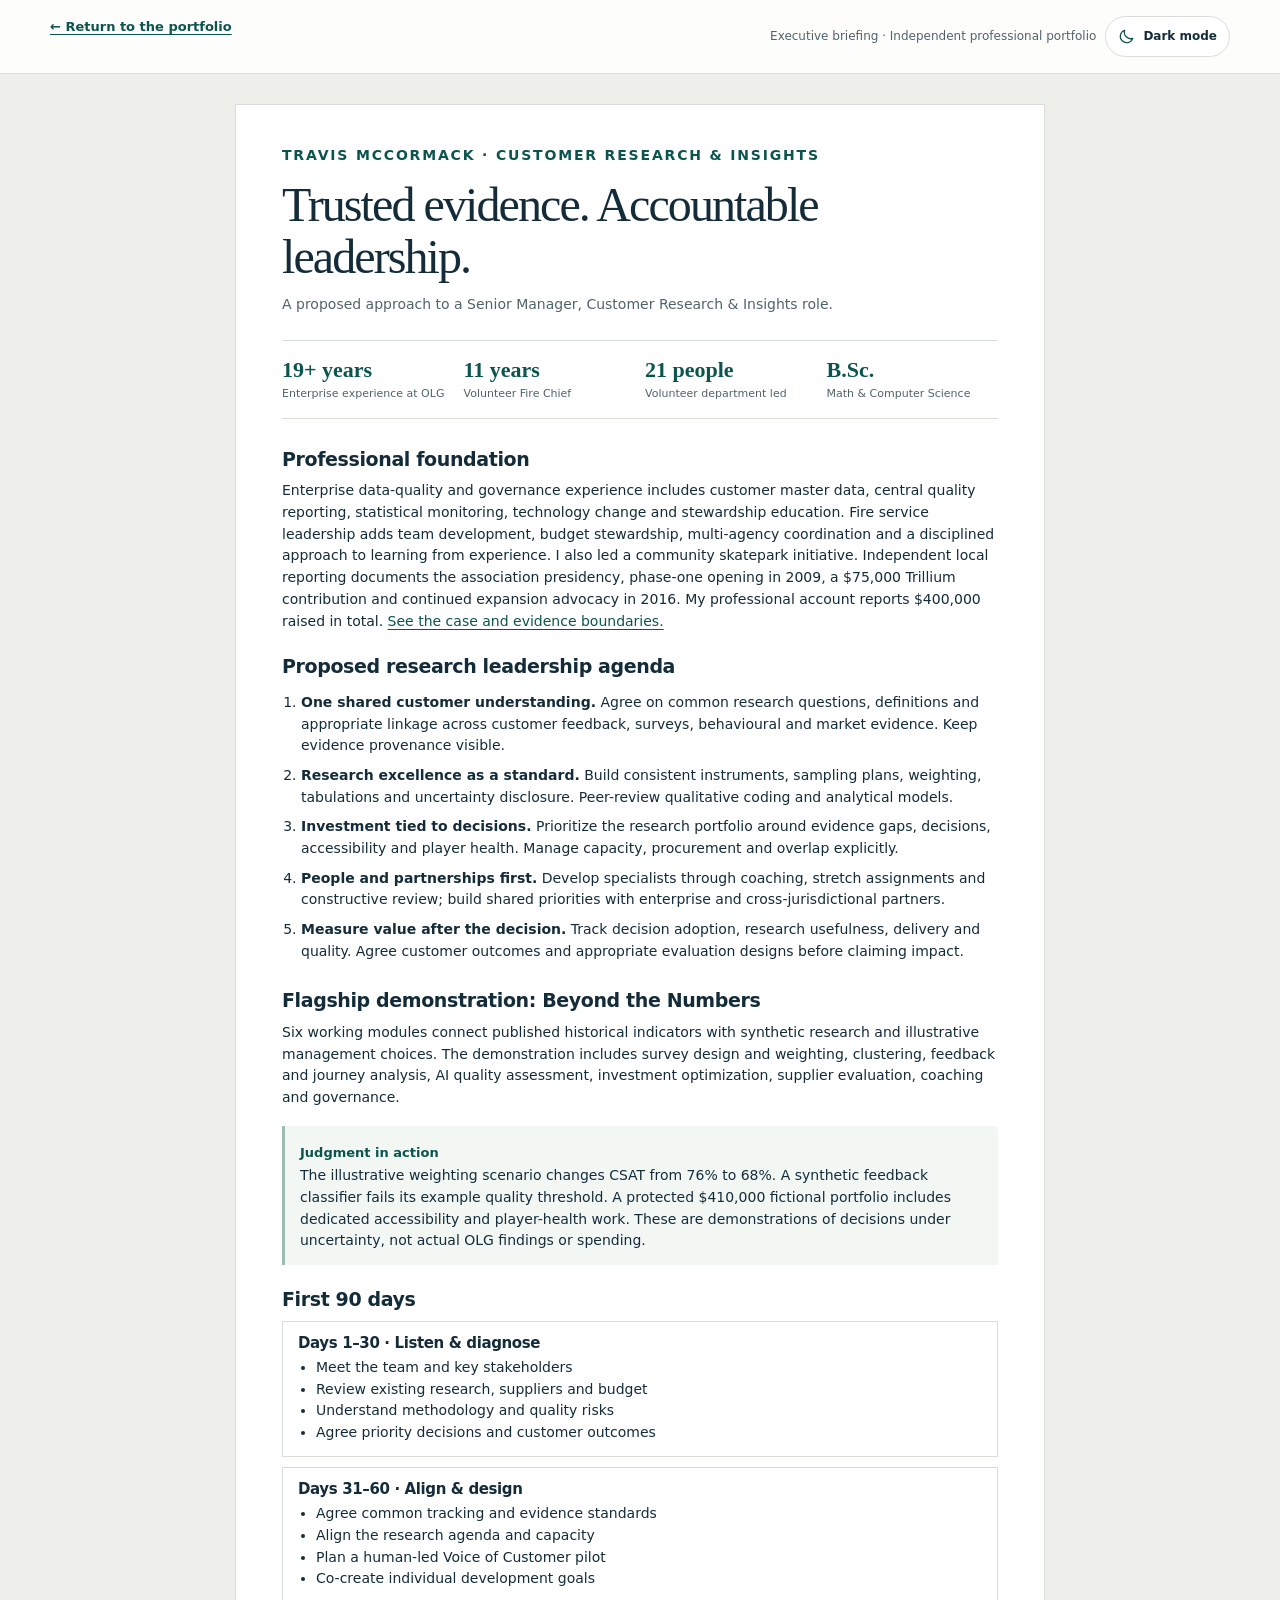
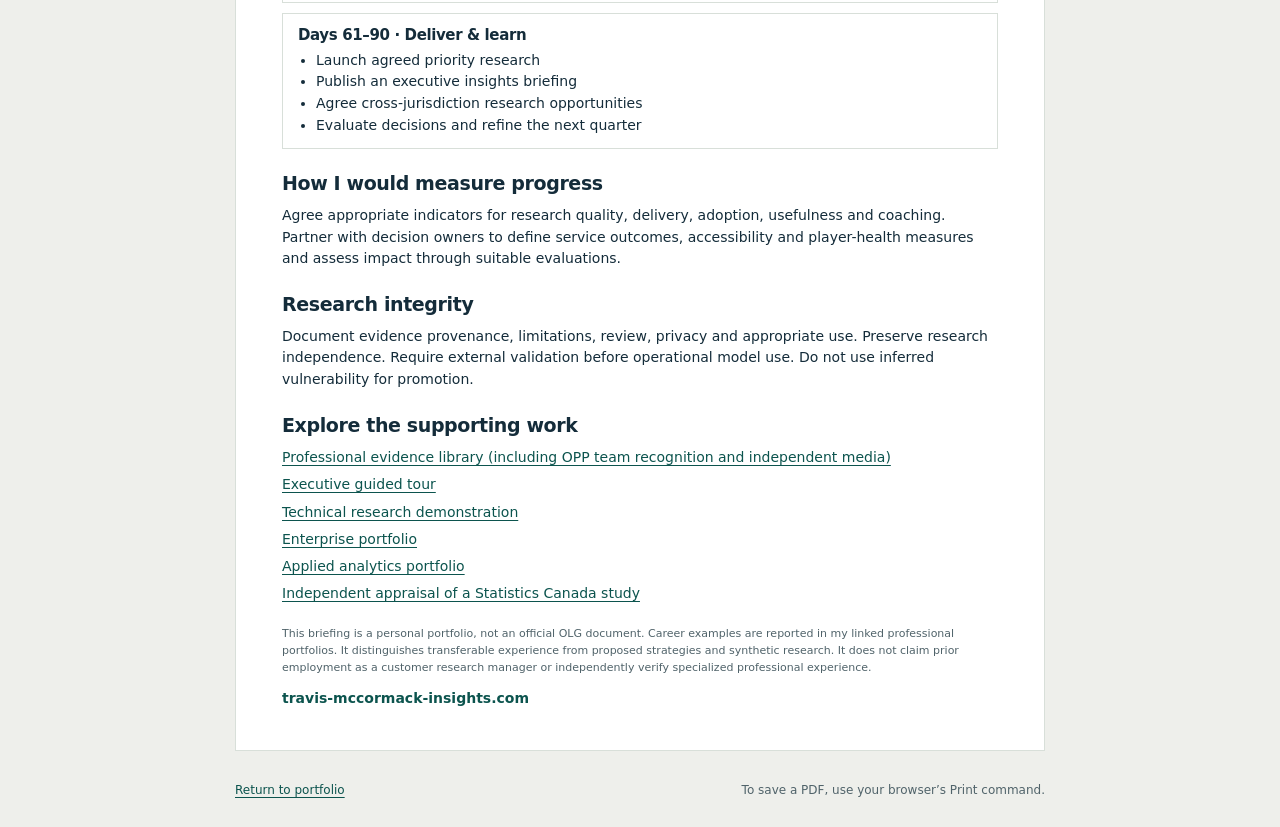
==== commit 8cd62d91: "Release 0.9: approved illuminated portrait and persistent light/dark themes" ====
--- a/public/briefing.html
+++ b/public/briefing.html
@@ -1 +1 @@
-<!doctype html><html lang="en-CA"><head><meta charset="utf-8"><meta name="viewport" content="width=device-width,initial-scale=1"><meta name="theme-color" content="#102b3b"><title>Executive briefing | Travis McCormack</title><meta name="description" content="Executive summary of professional experience, research leadership approach and flagship demonstration."><link rel="canonical" href="https://travis-mccormack-insights.com/briefing.html"><meta property="og:type" content="website"><meta property="og:title" content="Executive briefing | Travis McCormack"><meta property="og:description" content="Executive summary of professional experience, research leadership approach and flagship demonstration."><meta property="og:url" content="https://travis-mccormack-insights.com/briefing.html"><link rel="icon" href="favicon.svg" type="image/svg+xml"><link rel="stylesheet" href="styles.css"></head><body class="brief-body"><a class="skip" href="#main">Skip to content</a><header class="brief-header"><div class="wrap"><a class="inline-link" href="./">← Return to the portfolio</a><span>Executive briefing · Independent professional portfolio</span></div></header><main id="main" class="brief wrap"><p class="eyebrow">Travis McCormack · Customer Research &amp; Insights</p><h1>Trusted evidence. Accountable leadership.</h1><p class="brief-sub">A proposed approach to a Senior Manager, Customer Research &amp; Insights role.</p><div class="brief-stat"><div><strong>19+ years</strong><span>Enterprise experience at OLG</span></div><div><strong>11 years</strong><span>Volunteer Fire Chief</span></div><div><strong>21 people</strong><span>Volunteer department led</span></div><div><strong>B.Sc.</strong><span>Math &amp; Computer Science</span></div></div><h2>Professional foundation</h2><p>Enterprise data-quality and governance experience includes customer master data, central quality reporting, statistical monitoring, technology change and stewardship education. Fire service leadership adds team development, budget stewardship, multi-agency coordination and a disciplined approach to learning from experience. I also led a community skatepark initiative. Independent local reporting documents the association presidency, phase-one opening in 2009, a $75,000 Trillium contribution and continued expansion advocacy in 2016. My professional account reports $400,000 raised in total. <a href="./#impact-skatepark">See the case and evidence boundaries.</a></p><h2>Proposed research leadership agenda</h2><ol class="brief-list"><li><strong>One shared customer understanding.</strong> Agree on common research questions, definitions and appropriate linkage across customer feedback, surveys, behavioural and market evidence. Keep evidence provenance visible.</li><li><strong>Research excellence as a standard.</strong> Build consistent instruments, sampling plans, weighting, tabulations and uncertainty disclosure. Peer-review qualitative coding and analytical models.</li><li><strong>Investment tied to decisions.</strong> Prioritize the research portfolio around evidence gaps, decisions, accessibility and player health. Manage capacity, procurement and overlap explicitly.</li><li><strong>People and partnerships first.</strong> Develop specialists through coaching, stretch assignments and constructive review; build shared priorities with enterprise and cross-jurisdictional partners.</li><li><strong>Measure value after the decision.</strong> Track decision adoption, research usefulness, delivery and quality. Agree customer outcomes and appropriate evaluation designs before claiming impact.</li></ol><h2>Flagship demonstration: Beyond the Numbers</h2><p>Six working modules connect published historical indicators with synthetic research and illustrative management choices. The demonstration includes survey design and weighting, clustering, feedback and journey analysis, AI quality assessment, investment optimization, supplier evaluation, coaching and governance.</p><div class="brief-callout"><strong>Judgment in action</strong><p>The illustrative weighting scenario changes CSAT from 76% to 68%. A synthetic feedback classifier fails its example quality threshold. A protected $410,000 fictional portfolio includes dedicated accessibility and player-health work. These are demonstrations of decisions under uncertainty, not actual OLG findings or spending.</p></div><div class="brief-page-two"><h2>First 90 days</h2><div class="brief-road"><div><h3>Days 1–30 · Listen &amp; diagnose</h3><ul><li>Meet the team and key stakeholders</li><li>Review existing research, suppliers and budget</li><li>Understand methodology and quality risks</li><li>Agree priority decisions and customer outcomes</li></ul></div><div><h3>Days 31–60 · Align &amp; design</h3><ul><li>Agree common tracking and evidence standards</li><li>Align the research agenda and capacity</li><li>Plan a human-led Voice of Customer pilot</li><li>Co-create individual development goals</li></ul></div><div><h3>Days 61–90 · Deliver &amp; learn</h3><ul><li>Launch agreed priority research</li><li>Publish an executive insights briefing</li><li>Agree cross-jurisdiction research opportunities</li><li>Evaluate decisions and refine the next quarter</li></ul></div></div><h2>How I would measure progress</h2><p>Agree appropriate indicators for research quality, delivery, adoption, usefulness and coaching. Partner with decision owners to define service outcomes, accessibility and player-health measures and assess impact through suitable evaluations.</p><h2>Research integrity</h2><p>Document evidence provenance, limitations, review, privacy and appropriate use. Preserve research independence. Require external validation before operational model use. Do not use inferred vulnerability for promotion.</p><h2>Explore the supporting work</h2><div class="brief-links"><a href="evidence.html">Professional evidence library (including OPP team recognition and independent media)</a><a href="https://searchmont-analytics.github.io/customer-intelligence-lab/#executive-1">Executive guided tour</a><a href="https://searchmont-analytics.github.io/customer-intelligence-lab/#technical">Technical research demonstration</a><a href="https://data-analytics-travis-mccormack.com/">Enterprise portfolio</a><a href="https://travis-mccormack-analytics.com/">Applied analytics portfolio</a><a href="./#research-note">Independent appraisal of a Statistics Canada study</a></div><p class="source-note">This briefing is a personal portfolio, not an official OLG document. Career examples are reported in my linked professional portfolios. It distinguishes transferable experience from proposed strategies and synthetic research. It does not claim prior employment as a customer research manager or independently verify specialized professional experience.</p><p class="brief-url">travis-mccormack-insights.com</p></div></main><footer class="brief-footer wrap"><a href="./">Return to portfolio</a><span>To save a PDF, use your browser’s Print command.</span></footer></body></html>+<!doctype html><html lang="en-CA"><head><meta charset="utf-8"><meta name="viewport" content="width=device-width,initial-scale=1"><meta name="theme-color" content="#102b3b"><title>Executive briefing | Travis McCormack</title><meta name="description" content="Executive summary of professional experience, research leadership approach and flagship demonstration."><link rel="canonical" href="https://travis-mccormack-insights.com/briefing.html"><meta property="og:type" content="website"><meta property="og:title" content="Executive briefing | Travis McCormack"><meta property="og:description" content="Executive summary of professional experience, research leadership approach and flagship demonstration."><meta property="og:url" content="https://travis-mccormack-insights.com/briefing.html"><link rel="icon" href="favicon.svg" type="image/svg+xml"><script src="theme-v09.js"></script><link rel="stylesheet" href="styles-v09.css"></head><body class="brief-body"><a class="skip" href="#main">Skip to content</a><header class="brief-header"><div class="wrap"><a class="inline-link" href="./">← Return to the portfolio</a><div class="brief-head-actions"><span>Executive briefing · Independent professional portfolio</span><button class="theme-switch" id="themeToggle" type="button" aria-label="Switch to dark mode" hidden><svg class="moon" viewBox="0 0 24 24" aria-hidden="true"><path d="M20.8 14.6A9 9 0 0 1 9.4 3.2 9 9 0 1 0 20.8 14.6Z"/></svg><svg class="sun" viewBox="0 0 24 24" aria-hidden="true"><circle cx="12" cy="12" r="4"/><path d="M12 2v2M12 20v2M2 12h2M20 12h2M4.9 4.9l1.4 1.4m11.4 11.4 1.4 1.4m0-14.2-1.4 1.4M6.3 17.7l-1.4 1.4"/></svg><span id="themeLabel">Dark mode</span></button></div></div></header><main id="main" class="brief wrap"><p class="eyebrow">Travis McCormack · Customer Research &amp; Insights</p><h1>Trusted evidence. Accountable leadership.</h1><p class="brief-sub">A proposed approach to a Senior Manager, Customer Research &amp; Insights role.</p><div class="brief-stat"><div><strong>19+ years</strong><span>Enterprise experience at OLG</span></div><div><strong>11 years</strong><span>Volunteer Fire Chief</span></div><div><strong>21 people</strong><span>Volunteer department led</span></div><div><strong>B.Sc.</strong><span>Math &amp; Computer Science</span></div></div><h2>Professional foundation</h2><p>Enterprise data-quality and governance experience includes customer master data, central quality reporting, statistical monitoring, technology change and stewardship education. Fire service leadership adds team development, budget stewardship, multi-agency coordination and a disciplined approach to learning from experience. I also led a community skatepark initiative. Independent local reporting documents the association presidency, phase-one opening in 2009, a $75,000 Trillium contribution and continued expansion advocacy in 2016. My professional account reports $400,000 raised in total. <a href="./#impact-skatepark">See the case and evidence boundaries.</a></p><h2>Proposed research leadership agenda</h2><ol class="brief-list"><li><strong>One shared customer understanding.</strong> Agree on common research questions, definitions and appropriate linkage across customer feedback, surveys, behavioural and market evidence. Keep evidence provenance visible.</li><li><strong>Research excellence as a standard.</strong> Build consistent instruments, sampling plans, weighting, tabulations and uncertainty disclosure. Peer-review qualitative coding and analytical models.</li><li><strong>Investment tied to decisions.</strong> Prioritize the research portfolio around evidence gaps, decisions, accessibility and player health. Manage capacity, procurement and overlap explicitly.</li><li><strong>People and partnerships first.</strong> Develop specialists through coaching, stretch assignments and constructive review; build shared priorities with enterprise and cross-jurisdictional partners.</li><li><strong>Measure value after the decision.</strong> Track decision adoption, research usefulness, delivery and quality. Agree customer outcomes and appropriate evaluation designs before claiming impact.</li></ol><h2>Flagship demonstration: Beyond the Numbers</h2><p>Six working modules connect published historical indicators with synthetic research and illustrative management choices. The demonstration includes survey design and weighting, clustering, feedback and journey analysis, AI quality assessment, investment optimization, supplier evaluation, coaching and governance.</p><div class="brief-callout"><strong>Judgment in action</strong><p>The illustrative weighting scenario changes CSAT from 76% to 68%. A synthetic feedback classifier fails its example quality threshold. A protected $410,000 fictional portfolio includes dedicated accessibility and player-health work. These are demonstrations of decisions under uncertainty, not actual OLG findings or spending.</p></div><div class="brief-page-two"><h2>First 90 days</h2><div class="brief-road"><div><h3>Days 1–30 · Listen &amp; diagnose</h3><ul><li>Meet the team and key stakeholders</li><li>Review existing research, suppliers and budget</li><li>Understand methodology and quality risks</li><li>Agree priority decisions and customer outcomes</li></ul></div><div><h3>Days 31–60 · Align &amp; design</h3><ul><li>Agree common tracking and evidence standards</li><li>Align the research agenda and capacity</li><li>Plan a human-led Voice of Customer pilot</li><li>Co-create individual development goals</li></ul></div><div><h3>Days 61–90 · Deliver &amp; learn</h3><ul><li>Launch agreed priority research</li><li>Publish an executive insights briefing</li><li>Agree cross-jurisdiction research opportunities</li><li>Evaluate decisions and refine the next quarter</li></ul></div></div><h2>How I would measure progress</h2><p>Agree appropriate indicators for research quality, delivery, adoption, usefulness and coaching. Partner with decision owners to define service outcomes, accessibility and player-health measures and assess impact through suitable evaluations.</p><h2>Research integrity</h2><p>Document evidence provenance, limitations, review, privacy and appropriate use. Preserve research independence. Require external validation before operational model use. Do not use inferred vulnerability for promotion.</p><h2>Explore the supporting work</h2><div class="brief-links"><a href="evidence.html">Professional evidence library (including OPP team recognition and independent media)</a><a href="https://searchmont-analytics.github.io/customer-intelligence-lab/#executive-1">Executive guided tour</a><a href="https://searchmont-analytics.github.io/customer-intelligence-lab/#technical">Technical research demonstration</a><a href="https://data-analytics-travis-mccormack.com/">Enterprise portfolio</a><a href="https://travis-mccormack-analytics.com/">Applied analytics portfolio</a><a href="./#research-note">Independent appraisal of a Statistics Canada study</a></div><p class="source-note">This briefing is a personal portfolio, not an official OLG document. Career examples are reported in my linked professional portfolios. It distinguishes transferable experience from proposed strategies and synthetic research. It does not claim prior employment as a customer research manager or independently verify specialized professional experience.</p><p class="brief-url">travis-mccormack-insights.com</p></div></main><footer class="brief-footer wrap"><a href="./">Return to portfolio</a><span>To save a PDF, use your browser’s Print command.</span></footer></body></html>
--- a/public/styles-v09.css
+++ b/public/styles-v09.css
@@ -0,0 +1,278 @@
+:root{--ink:#142c3a;--navy:#102b3b;--deep:#0a202e;--teal:#076b65;--teal-dark:#0c544e;--mint:#bbded4;--gold:#b7985f;--paper:#fff;--canvas:#f7f6f2;--soft:#efefea;--line:#d8dfd9;--muted:#50636a;--max:1180px;--sans:system-ui,-apple-system,BlinkMacSystemFont,"Segoe UI",sans-serif;--serif:Georgia,"Times New Roman",serif}*{box-sizing:border-box}html{scroll-padding-top:86px}body{margin:0;background:var(--canvas);color:var(--ink);font:16px/1.65 var(--sans);overflow-wrap:break-word}h1,h2,h3,h4,p{margin:0}h1,h2{font-family:var(--serif);font-weight:400;letter-spacing:-.04em;line-height:1.08}h3{font-size:1.18rem;letter-spacing:-.025em;line-height:1.3}h4{font-size:1rem;line-height:1.35}a{color:var(--teal-dark);text-decoration:underline;text-underline-offset:3px}a:hover{text-decoration-thickness:2px}a:focus-visible,summary:focus-visible{outline:3px solid #0e827b;outline-offset:4px}a,summary{-webkit-tap-highlight-color:transparent}.skip{position:absolute;left:16px;top:-100px;background:white;color:var(--ink);padding:12px 16px;z-index:20}.skip:focus{top:8px}.wrap{width:min(var(--max),calc(100% - 72px));margin-inline:auto}.site-header{background:#fdfdfb;border-bottom:1px solid var(--line);position:sticky;top:0;z-index:5}.mast{min-height:78px;display:flex;align-items:center;gap:24px;justify-content:space-between}.brand{display:flex;gap:11px;align-items:center;text-decoration:none;color:var(--ink);flex-shrink:0}.monogram{width:43px;height:43px;display:grid;place-content:center;background:var(--navy);color:#fff;font-family:var(--serif);font-size:17px;letter-spacing:-.06em;position:relative}.monogram>span{color:#b0d8cf;position:absolute;bottom:5px;right:5px}.brand strong,.brand small{display:block}.brand strong{font-size:14px;font-weight:730;line-height:1.25}.brand small{font-size:10px;color:var(--muted);letter-spacing:.015em;margin-top:3px}.mast nav{display:flex;align-items:center;gap:clamp(12px,2vw,28px);font-size:13px;flex-wrap:wrap}.mast nav a{font-weight:600;color:#3f555e;text-decoration:none;white-space:nowrap}.mast nav a:hover{color:var(--teal);text-decoration:underline}.button{display:inline-flex;align-items:center;justify-content:center;gap:16px;text-decoration:none;font-size:14px;font-weight:680;line-height:1.35;padding:14px 19px;min-height:48px;border:1px solid transparent;border-radius:4px;max-width:100%;text-align:center}.button:hover{text-decoration:none;filter:brightness(.94)}.button.primary{background:#c0e1d7;color:#103e3c;border-color:#c0e1d7}.button.ghost{background:transparent;color:#e8f1ef;border-color:#7fa3a4}.button.outline{color:var(--teal-dark);border-color:#9ebbb3;background:transparent}.button.small{font-size:12px;padding:10px 13px;min-height:40px;white-space:nowrap}.hero{background:radial-gradient(ellipse at 80% 0%,#204b52 0%,transparent 55%),linear-gradient(135deg,var(--deep),var(--navy) 65%,#173b43);color:#fff;padding:clamp(54px,8vw,108px) 0 clamp(50px,6vw,86px)}.hero-grid{display:grid;grid-template-columns:minmax(0,1.65fr) minmax(250px,.75fr);gap:clamp(35px,6vw,90px);align-items:center}.eyebrow{font-size:11px;font-weight:730;letter-spacing:.13em;text-transform:uppercase;line-height:1.45;color:var(--teal-dark)}.eyebrow>span:not(.dot){color:#896b36;margin-right:7px}.eyebrow.light{color:#b8dcd3}.dot{display:inline-block;width:7px;height:7px;border-radius:50%;background:#b6ded2;margin-right:7px;vertical-align:1px}.hero h1{font-size:clamp(47px,6.7vw,92px);font-weight:400;margin:22px 0 25px;color:white;max-width:850px}.hero h1 em{font-weight:400;color:#bce0d7;font-style:italic}.hero-lead{font-size:clamp(18px,2vw,22px);line-height:1.55;max-width:670px;color:#e0ebe9}.hero-actions,.link-row{display:flex;align-items:center;gap:12px;flex-wrap:wrap;margin-top:25px}.hero-note{font-size:12px;line-height:1.5;color:#bed1d1;margin-top:21px;max-width:600px}.hero-visual{border:1px solid #587b7d;background:#ffffff07;padding:20px;border-radius:4px;min-width:0}.visual-top{display:flex;justify-content:space-between;gap:8px;color:#b6d6d2;font-size:10px;letter-spacing:.12em;font-weight:650}.visual-frame{padding:9px 0}.visual-frame svg{display:block;width:100%;max-height:265px}.visual-bottom{border-top:1px solid #55787b;padding-top:14px}.visual-bottom strong{font-size:15px;font-weight:600;letter-spacing:.02em;color:#d0e8e2}.visual-bottom p{font-size:12px;color:#bdd1d0;margin-top:5px;line-height:1.5}.evidence-strip{background:#fefefb;border-bottom:1px solid var(--line)}.stats{display:grid;grid-template-columns:repeat(4,minmax(0,1fr));gap:0;padding:28px 0}.stats>div{padding:3px 22px;border-left:1px solid var(--line);min-width:0}.stats>div:first-child{border-left:0;padding-left:0}.stats strong{display:block;font:400 clamp(24px,3.2vw,39px)/1.1 var(--serif);color:var(--teal-dark);letter-spacing:-.035em}.stats strong span{font-size:.68em}.stats p{font-size:13px;font-weight:670;line-height:1.4;margin-top:9px}.stats small{font-size:11px;color:var(--muted);display:block;margin-top:4px}.section{padding:clamp(50px,7vw,87px) 0;border-bottom:1px solid var(--line)}.section-soft{background:#eeefeb}.overview-grid{display:grid;grid-template-columns:minmax(0,.95fr) minmax(0,1.25fr);gap:clamp(24px,6vw,85px);align-items:start}.overview-grid h2,.section-heading h2{font-size:clamp(34px,4.2vw,54px);margin-top:13px;max-width:650px}.lead-paragraph{font-size:20px;line-height:1.55;color:#263f48;margin-bottom:13px}.overview-grid p:not(.eyebrow):not(.lead-paragraph){color:var(--muted)}.inline-link{font-weight:680;font-size:13px;color:var(--teal-dark)}.section-heading{display:grid;grid-template-columns:minmax(0,1.3fr) minmax(0,.75fr);gap:32px;align-items:end;margin-bottom:30px}.section-intro{font-size:15px;color:var(--muted);line-height:1.65;max-width:470px;padding-bottom:2px}.case-grid{display:grid;grid-template-columns:repeat(2,minmax(0,1fr));gap:16px}.case-card{background:#fff;border:1px solid #d7dfd8;padding:26px;min-width:0;display:flex;flex-direction:column}.card-top{display:flex;justify-content:space-between;align-items:center;gap:8px;margin-bottom:14px}.number{font-family:var(--serif);font-size:24px;line-height:1.1;color:#8a7041}.label{font-size:11px;font-weight:650;letter-spacing:.045em;color:#416263}.case-card h3{font-size:21px;max-width:410px;margin-bottom:12px}.case-card>p{font-size:14px;color:var(--muted);margin-bottom:10px}.result{border-top:1px solid var(--line);padding-top:13px;margin-top:6px}.result>span,.transfer>span{font-size:10px;color:#8a7041;font-weight:740;text-transform:uppercase;letter-spacing:.095em}.result>p{font-size:15px;font-weight:650;line-height:1.5;margin-top:5px}.transfer{margin-top:auto;padding:16px 0 0}.transfer>span{color:var(--teal-dark)}.transfer p{font-size:13px;color:var(--muted);margin-top:5px}.source-note{font-size:12px;color:var(--muted);margin-top:16px;line-height:1.55}.experience-grid{display:grid;grid-template-columns:minmax(0,1fr) minmax(0,1.25fr);gap:clamp(25px,5vw,65px)}.timeline{padding:23px;background:#fff;border:1px solid var(--line);align-self:start}.timeline>.eyebrow{margin-bottom:11px}.timeline article{display:grid;grid-template-columns:103px minmax(0,1fr);gap:10px;padding:14px 0;border-bottom:1px solid #e8ece7}.timeline article time{font-size:12px;color:var(--teal-dark);font-weight:700;font-variant-numeric:tabular-nums}.timeline article h3{font-size:15px}.timeline article p{font-size:12px;color:var(--muted);margin-top:4px}.timeline-divider{height:13px;background:var(--canvas);margin:8px -10px 0}.timeline>small{display:block;font-size:11px;color:var(--muted);line-height:1.5;margin-top:12px}.achievement-list article{border-bottom:1px solid var(--line);padding:18px 0}.achievement-list article:first-child{padding-top:0}.achievement-list h3{font-size:20px;margin:6px 0 8px}.achievement-list p:not(.eyebrow){font-size:14px;color:var(--muted)}.achievement-list p.relevance{color:var(--teal-dark);font-size:13px;margin-top:8px;font-weight:600}.achievement-list>a{display:inline-block;margin-top:19px}.strategy-section{background:var(--navy);color:#fff;border-bottom:0}.strategy-section .eyebrow{color:#b8dcd3}.strategy-section .eyebrow>span{color:#dec58e}.strategy-section .section-intro{color:#c4d8d7}.principles{border-top:1px solid #547579}.principles article{display:grid;grid-template-columns:65px minmax(0,1fr) 90px;gap:22px;padding:20px 0;border-bottom:1px solid #41636a;align-items:start}.principle-num{font:400 29px/1 var(--serif);color:#d3ba85}.principles h3{font-size:21px;font-weight:650;letter-spacing:-.02em;margin-bottom:6px}.principles p{font-size:14px;color:#c9dbda;max-width:740px}.strategy-link{font-size:12px;font-weight:650;color:#bce0d6;white-space:nowrap;text-align:right}.strategy-note{margin-top:27px;border-left:3px solid #bc9f65;padding:13px 18px;background:#ffffff07}.strategy-note strong{color:#e4c892;font-size:12px;text-transform:uppercase;letter-spacing:.095em}.strategy-note p{color:#d6e5e2;font-size:14px;margin-top:5px;max-width:900px}.lab-feature{display:grid;grid-template-columns:minmax(0,1.3fr) minmax(0,.85fr);background:linear-gradient(130deg,#102b3b,#1b4850);color:#fff;gap:30px;padding:clamp(23px,4vw,43px)}.lab-copy{align-self:center}.lab-copy h3{font-family:var(--serif);font-size:clamp(26px,3.6vw,44px);font-weight:400;letter-spacing:-.04em;line-height:1.15;margin:13px 0 16px}.lab-copy>p:not(.eyebrow){font-size:15px;line-height:1.65;color:#e0ece9}.lab-copy .lab-caption{font-size:11px!important;color:#b7cecb!important;margin-top:17px}.lab-diagram{border:1px solid #658584;padding:15px;background:#102c38;min-width:0}.lab-diagram-top{display:flex;justify-content:space-between;font-size:10px;letter-spacing:.09em;color:#b7d8d3;margin-bottom:8px;gap:8px}.lab-diagram a{display:grid;grid-template-columns:26px minmax(0,1fr) 15px;gap:8px;align-items:center;padding:11px 8px;border-bottom:1px solid #47656d;color:#deece9;text-decoration:none;font-size:13px;line-height:1.35}.lab-diagram a:hover{background:#254854}.lab-diagram a strong{font-weight:600}.lab-diagram a span{color:#9ecfc7;font-size:11px}.lab-diagram-footer{font-size:10px;letter-spacing:.07em;color:#b3cecc;margin-top:13px}.decision-samples{display:grid;grid-template-columns:repeat(3,minmax(0,1fr));gap:14px;margin-top:18px}.decision-samples article{background:#fff;border:1px solid var(--line);padding:20px;display:flex;flex-direction:column;min-width:0}.decision-samples .eyebrow{font-size:10px;letter-spacing:.075em}.sample-stat{font:400 clamp(30px,4vw,42px)/1.1 var(--serif);color:var(--teal-dark);letter-spacing:-.05em;margin:14px 0 10px}.sample-stat span{font-size:.7em;color:#8d784c}.decision-samples h3{font-size:17px;margin:0 0 8px}.decision-samples p:not(.eyebrow){font-size:13px;color:var(--muted);margin-bottom:12px}.decision-samples a{margin-top:auto}.research-paper{background:#fff;border:1px solid var(--line);padding:clamp(22px,4vw,39px)}.research-meta{display:flex;justify-content:space-between;flex-wrap:wrap;gap:6px;border-bottom:1px solid var(--line);padding-bottom:14px;margin-bottom:18px}.research-paper>h3{font-family:var(--serif);font-weight:400;letter-spacing:-.025em;font-size:clamp(24px,3.3vw,37px);line-height:1.18}.subtle{font-size:13px;color:var(--muted);margin:9px 0 0}.research-facts{display:grid;grid-template-columns:repeat(3,minmax(0,1fr));margin:24px 0;gap:12px}.research-facts div{border-top:2px solid #abc7bf;background:#f3f7f4;padding:14px}.research-facts strong{font:400 32px/1.15 var(--serif);color:var(--teal-dark);display:block}.research-facts small{display:block;color:var(--muted);font-size:12px;line-height:1.45;margin-top:5px}.appraisal-grid{display:grid;grid-template-columns:repeat(2,minmax(0,1fr));gap:20px 28px}.appraisal-grid h4{margin-bottom:6px}.appraisal-grid p{font-size:14px;color:var(--muted)}.research-conclusion{border-left:3px solid #8aaa9f;background:#eef4ef;margin:23px 0 19px;padding:15px 18px}.research-conclusion strong{font-size:13px;color:var(--teal-dark)}.research-conclusion p{font-size:14px;margin-top:4px}.fit-intro{display:flex;gap:20px;flex-wrap:wrap;font-size:12px;color:var(--muted);margin:0 0 13px}.fit-item{background:#fff;border:1px solid var(--line);margin-bottom:8px}.fit-item summary{display:grid;grid-template-columns:32px minmax(0,1fr) 20px;gap:14px;align-items:center;cursor:pointer;list-style:none;padding:18px 21px}.fit-item summary::-webkit-details-marker{display:none}.fit-item summary strong{font-weight:650;font-size:15px;line-height:1.4}.fit-item summary:hover{background:#f1f5f1}.fit-plus{width:14px;height:14px;position:relative}.fit-plus:before,.fit-plus:after{content:"";position:absolute;background:var(--teal-dark);left:0;top:6px;width:14px;height:2px}.fit-plus:after{transform:rotate(90deg)}.fit-item[open] .fit-plus:after{display:none}.fit-item[open] summary{border-bottom:1px solid var(--line)}.fit-body{display:grid;grid-template-columns:repeat(2,minmax(0,1fr));gap:28px;padding:21px 25px 24px 67px}.fit-body p:not(.eyebrow){color:var(--muted);font-size:14px;margin-top:6px}.module-links{display:flex;flex-wrap:wrap;gap:13px;margin-top:9px}.roadmap-grid{display:grid;grid-template-columns:repeat(3,minmax(0,1fr));gap:16px}.roadmap-grid article{background:#fff;border:1px solid var(--line);border-top:3px solid #7d9c91;padding:24px;min-width:0}.roadmap-grid h3{font-family:var(--serif);font-size:28px;font-weight:400;letter-spacing:-.035em;margin:9px 0 13px}.roadmap-grid ul{margin:0;padding-left:17px;font-size:14px;color:var(--muted)}.roadmap-grid li{padding:5px 0}.roadmap-foot{display:flex;justify-content:space-between;gap:25px;align-items:center;margin-top:20px}.roadmap-foot p{font-size:13px;color:var(--muted);max-width:680px}.roadmap-foot a{flex:0 0 200px}.closing{background:#102b3b;color:#fff;border-bottom:0}.closing-grid{display:grid;grid-template-columns:minmax(0,1.25fr) minmax(0,.75fr);gap:45px}.closing h2{font-size:clamp(34px,4.3vw,53px);color:#fff;margin:13px 0 15px}.closing p:not(.eyebrow){color:#c9ddda;max-width:700px}.other-work{border-left:1px solid #547579;padding-left:26px}.other-work a{display:block;border-bottom:1px solid #547579;padding:15px 0;color:#d4ebe6;text-decoration:none}.other-work a:hover{text-decoration:underline}.other-work strong{display:block;font-size:15px;font-weight:620}.other-work a span{display:block;font-size:12px;color:#bdcfcd;margin-top:4px}.footer{background:#fdfdfb;padding:24px 0 32px}.footer-row{display:flex;justify-content:space-between;gap:25px;flex-wrap:wrap}.footer-row strong{font-size:14px}.footer-row p{font-size:11px;color:var(--muted);line-height:1.6;max-width:710px;margin-top:4px}.footer-row>div:last-child{display:flex;flex-wrap:wrap;gap:12px;align-items:flex-start;font-size:12px}.brief-body{background:#eeefea}.brief-header{background:#fff;border-bottom:1px solid var(--line);padding:16px 0}.brief-header>.wrap{display:flex;justify-content:space-between;gap:12px;flex-wrap:wrap;font-size:12px;color:var(--muted)}.brief{max-width:810px;background:white;margin:30px auto;padding:40px 46px;border:1px solid var(--line)}.brief h1{font-size:clamp(34px,5vw,48px);margin:12px 0}.brief-sub{color:var(--muted);font-size:17px}.brief-stat{display:grid;grid-template-columns:repeat(4,minmax(0,1fr));gap:10px;margin:24px 0 28px;border-block:1px solid var(--line);padding:15px 0}.brief-stat strong{font-family:var(--serif);font-size:22px;color:var(--teal-dark);line-height:1.3;display:block}.brief-stat span{font-size:11px;color:var(--muted);display:block}.brief h2{font-family:var(--sans);font-size:19px;letter-spacing:-.02em;font-weight:700;line-height:1.35;margin:22px 0 8px}.brief p,.brief li{font-size:14px;line-height:1.55}.brief-list{padding-left:19px;margin:8px 0}.brief-list li{padding:4px 0}.brief-callout{background:#eef4ef;border-left:3px solid #8aaa9f;padding:13px 15px;margin:17px 0}.brief-callout strong{font-size:13px;color:var(--teal-dark)}.brief-road{display:grid;grid-template-columns:1fr;gap:10px}.brief-road>div{border:1px solid var(--line);padding:12px 15px}.brief-road h3{font-size:15px}.brief-road ul{margin:4px 0 0;padding-left:18px}.brief-links{display:flex;flex-direction:column;gap:4px;font-size:14px}.brief .source-note{font-size:11px;margin-top:20px}.brief-url{margin-top:12px;color:var(--teal-dark);font-weight:650}.brief-footer{max-width:810px;display:flex;justify-content:space-between;flex-wrap:wrap;gap:12px;font-size:12px;color:var(--muted);padding:0 0 26px}
+@media(max-width:1080px){.mast{gap:15px}.mast nav{gap:14px}.mast-brief{display:none}.hero-grid{gap:32px}.wrap{width:min(var(--max),calc(100% - 48px))}.hero h1{font-size:clamp(44px,7vw,76px)}}@media(max-width:760px){html{scroll-padding-top:14px}.site-header{position:static}.mast{display:block;padding:13px 0 10px;min-height:0}.mast nav{gap:5px 14px;margin-top:11px;border-top:1px solid var(--line);padding-top:9px;font-size:12px}.mast nav a{display:inline-flex;align-items:center;min-height:33px}.wrap{width:calc(100% - 34px)}.hero-grid,.overview-grid,.section-heading,.experience-grid,.lab-feature,.closing-grid{grid-template-columns:1fr;gap:22px}.hero{padding:42px 0}.hero h1{font-size:clamp(42px,9.5vw,67px);margin:17px 0}.hero-lead{font-size:18px}.hero-visual{display:none}.hero-actions .button{justify-content:space-between;text-align:left}.stats{grid-template-columns:repeat(2,minmax(0,1fr));gap:18px 0;padding:20px 0}.stats>div{padding:3px 14px}.stats>div:nth-child(odd){border-left:0;padding-left:0}.stats strong{font-size:29px}.section-heading{margin-bottom:22px;align-items:start;gap:12px}.section-heading h2,.overview-grid h2{font-size:37px}.section-heading br{display:none}.case-grid,.appraisal-grid{grid-template-columns:1fr}.case-card{padding:21px}.principles article{grid-template-columns:39px minmax(0,1fr);gap:12px;padding:17px 0}.strategy-link{grid-column:2;text-align:left}.principles h3{font-size:19px}.principle-num{font-size:24px}.decision-samples,.roadmap-grid{grid-template-columns:1fr}.research-facts{gap:8px}.research-facts div{padding:10px}.research-facts strong{font-size:25px}.research-facts small{font-size:11px}.fit-body{grid-template-columns:1fr;gap:15px;padding:17px 20px}.fit-item summary{padding:15px;gap:10px}.roadmap-foot{display:block}.roadmap-foot a{display:inline-block;margin-top:10px}.other-work{border-left:0;border-top:1px solid #547579;padding:20px 0 0}.brief{padding:24px 20px;margin:18px auto}.brief-stat{grid-template-columns:repeat(2,minmax(0,1fr))}.brief-header>.wrap{display:block}.brief-header span{display:block;margin-top:6px}}@media(max-width:380px){.wrap{width:calc(100% - 26px)}.hero h1{font-size:40px}.hero-actions .button,.lab-copy .button{width:100%}.stats strong{font-size:25px}.stats p{font-size:12px}.timeline{padding:17px}.timeline article{grid-template-columns:1fr;gap:2px}.research-facts{grid-template-columns:1fr}.research-facts div{display:grid;grid-template-columns:90px 1fr;align-items:center;gap:10px}.research-facts small{margin-top:0}.lab-feature{padding:19px}.lab-diagram{padding:10px}.lab-diagram a{padding:9px 4px}.fit-item summary{grid-template-columns:26px minmax(0,1fr) 15px}}@media(prefers-reduced-motion:reduce){*,*::before,*::after{scroll-behavior:auto!important;animation:none!important;transition:none!important}}@media print{@page{size:letter;margin:0.65in}body,.brief-body{background:white;color:#111}.site-header,.brief-header,.brief-footer,.skip,.hero-visual,.hero-actions,.closing,.footer{display:none}.wrap,.brief{width:100%;max-width:none;margin:0;padding:0;border:0}.hero,.strategy-section,.lab-feature{background:white;color:var(--ink);padding:15px 0}.hero h1,.hero h1 em,.hero p,.strategy-section p,.strategy-section h3,.lab-feature h3,.lab-feature p,.strategy-section .eyebrow{color:var(--ink)!important}.section{padding:14px 0}.section-heading h2,.overview-grid h2{font-size:27px}.section-heading,.overview-grid,.experience-grid,.lab-feature{grid-template-columns:1fr;gap:10px}.section-soft{background:white}.case-card,.research-paper,.decision-samples article,.roadmap-grid article{break-inside:avoid}.lab-diagram,.button{display:none}.brief h1{font-size:35px;margin:10px 0}.brief-sub{font-size:14px}.brief-stat{margin:15px 0;gap:8px}.brief-stat strong{font-size:21px}.brief h2{font-size:17px;margin:15px 0 5px}.brief p,.brief li{font-size:11pt;line-height:1.36}.brief-list li{padding:3px 0}.brief-callout{margin:12px 0;padding:10px 12px}.brief-page-two{break-before:page}.brief-road{grid-template-columns:1fr;gap:8px}.brief-road>div{break-inside:avoid;padding:8px 10px}.brief-road ul{margin:3px 0}.brief-links{font-size:11pt}.brief .source-note{font-size:9pt}.brief-url{font-size:10pt}}
+/* Release 0.2 · Evidence-led editorial refinement */
+.reviewer-section{background:#fcfcf9;border-bottom:1px solid var(--line);padding:30px 0 35px}.reviewer{display:grid;grid-template-columns:minmax(0,.8fr) minmax(0,2fr);gap:24px;align-items:center}.reviewer-intro h2{font-size:clamp(27px,3vw,36px);margin:7px 0 9px}.reviewer-intro p:not(.eyebrow){font-size:13px;color:var(--muted);line-height:1.55}.reviewer-paths{display:grid;grid-template-columns:repeat(3,minmax(0,1fr));gap:10px}.reviewer-paths>a{border:1px solid var(--line);background:#fff;padding:16px 14px;display:flex;flex-direction:column;text-decoration:none;color:var(--ink);min-width:0}.reviewer-paths>a:hover{border-color:#8daea1;background:#f3f7f4}.reviewer-index{font-size:10px;text-transform:uppercase;letter-spacing:.08em;color:#846d40;font-weight:680}.reviewer-paths strong{display:block;font-size:15px;line-height:1.35;margin:8px 0}.reviewer-paths>a>span:nth-of-type(2){color:var(--muted);font-size:12px;line-height:1.5;margin-bottom:14px}.reviewer-end{margin-top:auto;padding-top:10px;border-top:1px solid var(--line);font-size:12px;color:var(--teal-dark);font-weight:650;line-height:1.45}.case-source{font-size:12px;font-weight:650;margin-top:14px}.evidence-pair{display:grid;grid-template-columns:repeat(2,minmax(0,1fr));gap:10px;margin-top:20px}.achievement-list .evidence-pair article{background:#fefefb;padding:15px;border:1px solid var(--line);border-top:2px solid #8eaa9f}.evidence-pair strong{font:400 29px/1.15 var(--serif);display:block;color:var(--teal-dark);letter-spacing:-.04em;margin:9px 0}.achievement-list .evidence-pair p:not(.eyebrow){font-size:12px;line-height:1.5}.evidence-pair-note{font-size:11px;color:var(--muted);line-height:1.55;margin-top:9px}.research-method-note{border:1px solid var(--line);margin:18px 0;background:#fbfcfa}.research-method-note summary{padding:13px 15px;cursor:pointer;font-size:14px;font-weight:650;color:var(--teal-dark)}.research-method-note>div{padding:0 15px 15px}.research-method-note h4{margin:12px 0 6px;font-size:14px}.research-method-note p{font-size:13px;color:var(--muted);line-height:1.6}.research-method-note[open] summary{border-bottom:1px solid var(--line)}@media(max-width:980px){.reviewer{grid-template-columns:1fr;gap:15px}}@media(max-width:620px){.reviewer-section{padding:23px 0}.reviewer-paths{grid-template-columns:1fr}.reviewer-paths>a{padding:14px}.reviewer-paths strong{margin:5px 0}.reviewer-paths>a>span:nth-of-type(2){margin-bottom:9px}.evidence-pair strong{font-size:25px}.evidence-pair{gap:8px}.achievement-list .evidence-pair article{padding:11px}}@media print{.reviewer-section{display:none}.evidence-pair article{break-inside:avoid}}
+
+/* Release 0.3 · A more personal executive identity */
+.hero-grid{grid-template-columns:minmax(0,1.45fr) minmax(250px,.75fr);gap:clamp(28px,5.5vw,78px)}
+.hero-portrait{margin:0;max-width:370px;justify-self:end;width:100%;background:#1a3944;border:1px solid #6c8b8b;padding:9px;box-shadow:0 14px 40px #061c2b35}
+.portrait-image{aspect-ratio:4/5;overflow:hidden;background:#c9c8c5}
+.portrait-image img{display:block;width:100%;height:100%;object-fit:cover;object-position:center}
+.hero-portrait figcaption{display:flex;justify-content:space-between;align-items:center;gap:12px;padding:13px 8px 6px;color:#e7f0ee}
+.hero-portrait figcaption strong{display:block;font-size:16px;font-weight:630;letter-spacing:.015em}
+.hero-portrait figcaption div>span{display:block;font-size:11px;color:#b8d0ce;margin-top:3px}
+.portrait-accent{width:30px;height:1px;background:#d3b577;flex-shrink:0}
+.philosophy-section{background:var(--navy);color:#fff;padding:clamp(36px,5vw,64px) 0}
+.philosophy{display:grid;grid-template-columns:minmax(0,1fr) minmax(0,1.25fr);gap:24px 48px;align-items:start}
+.philosophy-statement h2{font-size:clamp(31px,3.9vw,49px);color:#e1eee9;margin:15px 0 18px;line-height:1.13}
+.philosophy-statement>p:last-child{color:#c9dcda;font-size:14px;line-height:1.6;max-width:410px}
+.philosophy-principles{border-top:1px solid #4f7478}
+.philosophy-principles article{display:grid;grid-template-columns:36px minmax(0,1fr);gap:12px;border-bottom:1px solid #4f7478;padding:16px 0}
+.philosophy-principles article>span{font-family:var(--serif);font-size:23px;color:#d0ba89;line-height:1.2}
+.philosophy-principles h3{font-size:17px;font-weight:640;line-height:1.4;margin:0 0 6px}
+.philosophy-principles p{font-size:13px;color:#c9dcda;line-height:1.6}
+.philosophy-foot{grid-column:1/-1;display:flex;flex-wrap:wrap;gap:12px 20px;padding-top:15px;border-top:1px solid #4f7478;align-items:center;font-size:12px;color:#bfd4d2}
+.philosophy-foot>span{margin-right:auto}.philosophy-foot a{color:#bce0d6;font-weight:600}
+.career-track-label{font-size:11px;font-weight:700;letter-spacing:.07em;color:var(--teal-dark);text-transform:uppercase;margin-top:15px;padding-bottom:5px;border-bottom:1px solid var(--line)}
+.timeline .career-track-label:first-of-type{margin-top:0}
+@media(max-width:1080px){.hero-grid{grid-template-columns:minmax(0,1.4fr) minmax(220px,.75fr);gap:28px}.hero-portrait{max-width:320px}}
+@media(max-width:760px){.hero-grid{grid-template-columns:1fr;gap:24px}.hero-portrait{justify-self:center;max-width:300px}.hero-portrait figcaption strong{font-size:15px}.philosophy{grid-template-columns:1fr;gap:23px}.philosophy-statement h2 br{display:none}.philosophy-foot{display:grid;gap:9px}.philosophy-foot>span{margin-right:0}}
+@media(max-width:380px){.hero-portrait{max-width:265px}.portrait-accent{width:18px}}
+@media print{.hero-portrait{display:none}.philosophy-section{background:white;color:var(--ink);padding:14px 0}.philosophy{grid-template-columns:1fr;gap:12px}.philosophy-statement h2,.philosophy-statement p,.philosophy-principles p,.philosophy-foot,.philosophy-foot a{color:var(--ink)!important}.philosophy-statement h2 br{display:none}.philosophy-principles article{border-color:var(--line);break-inside:avoid}}
+
+/* Release 0.4 · leadership visual storytelling */
+.leadership-visuals{margin:0 0 27px}
+.leadership-visual-heading{display:grid;grid-template-columns:minmax(0,1.1fr) minmax(0,.9fr);align-items:end;gap:20px;margin-bottom:15px}
+.leadership-visual-heading h3{font-family:var(--serif);font-weight:400;font-size:clamp(24px,3vw,33px);letter-spacing:-.035em;line-height:1.15;margin-top:7px}
+.leadership-visual-heading>p{font-size:13px;line-height:1.6;color:var(--muted)}
+.leadership-gallery{display:grid;grid-template-columns:repeat(3,minmax(0,1fr));gap:15px}
+.leadership-figure{margin:0;background:#fff;border:1px solid var(--line);min-width:0}
+.leadership-image{overflow:hidden;aspect-ratio:4/3;background:#dfe6e2}
+.leadership-image img{width:100%;height:100%;object-fit:cover;display:block;object-position:50% 34%}
+.leadership-image-board img{object-position:center}
+.leadership-image-community img{object-position:50% 18%}
+.leadership-image-chief img{object-position:50% 28%}
+.leadership-figure figcaption{padding:15px 17px 18px}
+.image-provenance{display:block;font-size:10px;text-transform:uppercase;letter-spacing:.06em;color:var(--muted);font-weight:650;line-height:1.4;margin-bottom:6px}
+.leadership-figure h4{font-size:16px;letter-spacing:-.02em;color:var(--ink);line-height:1.3;margin:4px 0 7px}
+.leadership-figure p{font-size:13px;line-height:1.6;color:var(--muted)}
+@media(max-width:760px){.leadership-visual-heading{grid-template-columns:1fr;gap:9px}.leadership-gallery{grid-template-columns:1fr;gap:12px}.leadership-image{aspect-ratio:4/3;max-height:250px}.leadership-figure figcaption{padding:14px 16px}.leadership-image-community img,.leadership-image-chief img{object-position:50% 23%}}
+@media print{.leadership-gallery{grid-template-columns:repeat(3,minmax(0,1fr));gap:8px}.leadership-figure{break-inside:avoid}.leadership-image{max-height:110px}.leadership-figure figcaption{padding:8px}.leadership-figure p{font-size:10px}}
+
+/* Release 0.5 · original full-length composition and evidence-led career impact */
+.hero-portrait{max-width:385px}
+.portrait-image{aspect-ratio:4/5;background:#c9c8c5}
+.portrait-image img{object-fit:contain;object-position:center;width:100%;height:100%;display:block}
+.impact-section{background:#f8f7f2}
+.impact-feature{border:1px solid #c6d7d1;background:white;box-shadow:0 6px 25px #102b3b09;overflow:hidden}
+.impact-feature-head{display:grid;grid-template-columns:minmax(0,1.5fr) minmax(0,.6fr);gap:28px;align-items:center;background:linear-gradient(120deg,#102b3b,#214d54);color:white;padding:clamp(23px,4vw,38px)}
+.impact-feature-head h3{font-family:var(--serif);font-size:clamp(27px,3.5vw,43px);font-weight:400;line-height:1.14;margin:9px 0 12px;letter-spacing:-.035em}
+.impact-feature-head>div:first-child>p:last-child{font-size:13px;color:#c5dcd8}
+.impact-feature-metric{border-left:1px solid #72938f;padding-left:22px}.impact-feature-metric strong{font-family:var(--serif);font-size:clamp(33px,4vw,48px);line-height:1.12;font-weight:400;color:#bfe0d7;display:block;letter-spacing:-.04em}
+.impact-feature-metric span{font-size:12px;line-height:1.5;display:block;color:#d0e0de;margin-top:10px}
+.impact-feature-body{padding:clamp(20px,3.4vw,34px)}
+.impact-lead{font-size:17px;line-height:1.65;color:#304b53;max-width:960px}
+.impact-journey{display:grid;grid-template-columns:repeat(3,minmax(0,1fr));gap:14px;margin:24px 0}
+.impact-journey article{border-top:3px solid #9dbbb2;background:#f3f6f2;padding:17px}
+.impact-year{font:400 30px/1.15 var(--serif);color:var(--teal-dark);letter-spacing:-.035em;display:block;margin:0 0 10px}
+.impact-journey h4,.impact-analysis h4{font-size:16px;letter-spacing:-.015em;margin:0 0 8px}
+.impact-journey p,.impact-analysis p:not(.eyebrow){font-size:13px;color:var(--muted);line-height:1.6}
+.impact-analysis{display:grid;grid-template-columns:repeat(2,minmax(0,1fr));gap:20px;padding:20px 0;border-block:1px solid var(--line)}
+.impact-analysis .eyebrow{margin-bottom:8px}
+.impact-analysis .inline-link{display:inline-block;margin-top:10px}
+.impact-evidence-note{margin:20px 0;padding:14px 17px;border-left:3px solid #9b875a;background:#f8f4ea;color:#5c5039}
+.impact-evidence-note strong{font-size:12px;text-transform:uppercase;letter-spacing:.075em}
+.impact-evidence-note p{font-size:12px;line-height:1.65;margin:5px 0 0}
+.press-heading{font-size:15px;margin:20px 0 10px}
+.press-grid{display:grid;grid-template-columns:repeat(2,minmax(0,1fr));gap:12px}
+.press-card{padding:16px 18px;border:1px solid var(--line);background:#fff;display:flex;flex-direction:column;gap:8px;color:var(--ink);text-decoration:none;min-width:0}
+.press-card:hover{background:#f4f7f2;border-color:#8caaa0}.press-source{font-size:11px;color:#57716e;font-weight:680;line-height:1.5}
+.press-card strong{font-size:16px;font-weight:650;line-height:1.4}.press-caption{font-size:12px;color:var(--muted)}
+.press-action{margin-top:auto;color:var(--teal-dark);font-weight:650;font-size:12px;border-top:1px solid var(--line);padding-top:10px}
+.impact-more{margin-top:30px}.impact-more>h3{font-family:var(--serif);font-size:clamp(22px,3vw,30px);font-weight:400;letter-spacing:-.025em;margin:8px 0 17px}
+.impact-grid{display:grid;grid-template-columns:repeat(4,minmax(0,1fr));gap:11px}
+.impact-grid article{border:1px solid var(--line);border-top:2px solid #95b3a9;padding:16px;background:white;display:flex;flex-direction:column;min-width:0}
+.impact-tag{font-size:10px;font-weight:680;letter-spacing:.055em;text-transform:uppercase;color:#647974}
+.impact-number{font:400 clamp(23px,2.5vw,31px)/1.15 var(--serif);letter-spacing:-.04em;color:var(--teal-dark);margin:12px 0}
+.impact-grid h4{font-size:14px;line-height:1.4;margin:0 0 7px}.impact-grid p{font-size:12px;color:var(--muted);line-height:1.6;margin-bottom:15px}
+.impact-grid .inline-link{margin-top:auto;font-size:12px}.source-mini{font-size:11px;line-height:1.5;margin-top:8px;color:#536f6b}
+@media(max-width:1080px){.hero-portrait{max-width:330px}.impact-grid{grid-template-columns:repeat(2,minmax(0,1fr))}.mast nav{gap:11px}}
+@media(max-width:760px){.hero-portrait{max-width:300px}.impact-feature-head,.impact-journey,.impact-analysis,.press-grid{grid-template-columns:1fr;gap:12px}.impact-feature-metric{border-left:0;border-top:1px solid #72938f;padding:15px 0 0}.impact-journey article{padding:14px}.impact-feature-body{padding:18px}.impact-lead{font-size:15px}.impact-grid{gap:8px}.impact-grid article{padding:12px}}
+@media(max-width:380px){.hero-portrait{max-width:265px}.impact-grid{grid-template-columns:1fr}.impact-feature-head{padding:20px}}
+@media print{.impact-feature-head{background:white;color:var(--ink);border-bottom:1px solid var(--line)}.impact-feature-head h3,.impact-feature-head p,.impact-feature-metric strong,.impact-feature-metric span{color:var(--ink)!important}.impact-feature{box-shadow:none}.impact-journey article,.press-card,.impact-grid article{break-inside:avoid}.impact-grid{grid-template-columns:repeat(2,minmax(0,1fr))}}
+
+/* Release 0.6 · Evidence library and partner recognition */
+.impact-recognition{display:grid;grid-template-columns:minmax(0,1.7fr) minmax(0,.75fr);gap:24px;align-items:center;border:1px solid #d1dfda;border-left:3px solid #719f91;background:#fefefb;padding:22px;margin-top:20px}
+.impact-recognition h3{font-family:var(--serif);font-weight:400;font-size:clamp(23px,2.8vw,32px);letter-spacing:-.03em;margin:8px 0 10px}
+.impact-recognition p:not(.eyebrow):not(.source-note){font-size:14px;line-height:1.65;color:var(--muted)}
+.impact-recognition-side{display:flex;flex-direction:column;gap:10px;border-left:1px solid var(--line);padding-left:20px}
+.library-type{display:block;font-size:10px;font-weight:700;line-height:1.45;letter-spacing:.07em;text-transform:uppercase;color:#58736b}
+.library-hero{background:radial-gradient(ellipse at 90% 0%,#28545b 0%,transparent 60%),#102b3b;padding:clamp(37px,6vw,72px) 0;color:#fff}
+.library-hero h1{font-size:clamp(43px,6vw,75px);margin:14px 0 20px;line-height:1.05}
+.library-hero>div>p:not(.eyebrow){max-width:720px;color:#d2e3df;font-size:17px;line-height:1.65}
+.library-key{border-bottom:1px solid var(--line);background:#fdfdfb;padding:24px 0}
+.library-key-grid{display:grid;grid-template-columns:repeat(3,minmax(0,1fr));gap:18px}
+.library-key-grid>div{border-left:2px solid #a7c2b7;padding-left:14px}
+.library-key-grid strong{font-size:13px;color:var(--teal-dark)}.library-key-grid p{font-size:12px;line-height:1.5;color:var(--muted);margin-top:6px}
+.recognition-feature{background:#fff;border:1px solid var(--line);border-top:3px solid #789d90}
+.recognition-header{display:flex;justify-content:space-between;align-items:center;gap:18px;background:#eff4ef;padding:clamp(18px,3vw,29px);border-bottom:1px solid var(--line)}
+.recognition-header h3{font-family:var(--serif);font-size:clamp(25px,3.2vw,38px);font-weight:400;letter-spacing:-.035em;margin:9px 0;line-height:1.2}.recognition-header p{font-size:13px;color:var(--muted)}
+.recognition-mark{color:#63877d;flex-shrink:0}.recognition-body{padding:clamp(20px,3vw,31px)}
+.recognition-grid{display:grid;grid-template-columns:repeat(3,minmax(0,1fr));gap:17px;margin:23px 0}
+.recognition-grid>div{border-top:1px solid #adc6bd;padding-top:12px}
+.recognition-grid h4{font-size:15px;margin-bottom:7px}.recognition-grid p{font-size:13px;color:var(--muted);line-height:1.65}
+.recognition-boundary{background:#f8f4ea;border-left:3px solid #a28d5e;padding:14px 16px;font-size:12px;color:#5c5039}
+.library-more{margin-top:16px}.library-card-grid{display:grid;grid-template-columns:repeat(3,minmax(0,1fr));gap:15px}
+.library-card-grid article{display:flex;flex-direction:column;align-items:flex-start;min-width:0;border:1px solid var(--line);padding:20px;background:white}
+.library-card-grid h3{font-size:19px;line-height:1.35;margin:11px 0}.library-card-grid p{font-size:14px;color:var(--muted);margin-bottom:14px}
+.library-card-grid article>.inline-link,.library-links{margin-top:auto}.library-links{display:flex;flex-direction:column;gap:8px}
+.library-close{background:var(--navy);color:#fff;padding:clamp(32px,5vw,57px) 0}.library-close h2{font-size:clamp(28px,4vw,47px);color:#fff;margin:0 0 12px}
+.library-close p{max-width:740px;color:#d1e2de;font-size:15px}
+@media(max-width:980px){.mast nav{gap:9px}.mast nav a{font-size:12px}}
+@media(max-width:760px){.impact-recognition{grid-template-columns:1fr;gap:13px;padding:17px}.impact-recognition-side{border-left:0;border-top:1px solid var(--line);padding:12px 0 0}.library-key-grid,.recognition-grid,.library-card-grid{grid-template-columns:1fr;gap:12px}.library-hero h1{font-size:clamp(37px,9vw,61px)}.library-hero>div>p:not(.eyebrow){font-size:15px}.recognition-header{align-items:flex-start}.recognition-mark svg{width:44px;height:44px}.library-card-grid article{padding:17px}}
+@media print{.library-hero,.library-close{background:white;color:var(--ink);padding:10px 0}.library-hero h1,.library-hero p,.library-close h2,.library-close p{color:var(--ink)!important}.recognition-feature,.impact-recognition,.library-card-grid article{break-inside:avoid}.library-key-grid,.recognition-grid,.library-card-grid{grid-template-columns:1fr}}
+
+/* 0.7 | Versioned editorial impact design */
+#impact .impact-feature{border:1px solid #c8d8d2;border-radius:8px;background:white;overflow:hidden;box-shadow:0 5px 24px #102b3b0b}
+#impact .impact-feature-head{display:grid;grid-template-columns:minmax(0,1.5fr) minmax(0,.65fr);gap:30px;align-items:center;background:linear-gradient(120deg,#102b3b,#24515a);color:#fff;padding:clamp(24px,4vw,40px)}
+#impact .impact-feature-head h3{font-size:clamp(28px,3.5vw,44px);max-width:650px;line-height:1.14}
+#impact .impact-feature-metric{border-left:1px solid #6f9690;padding:2px 0 2px 25px}
+#impact .impact-feature-metric .impact-grant-label{font-size:10px;line-height:1.4;text-transform:uppercase;letter-spacing:.095em;font-weight:650;margin:0 0 9px;color:#c8e2dd}
+#impact .impact-feature-metric strong{display:block;font-size:clamp(32px,4.5vw,52px);line-height:1.08;margin-bottom:9px}
+#impact .impact-feature-metric span:last-child{font-size:12px;line-height:1.55;margin:0}
+#impact .impact-feature-body{padding:clamp(21px,3.6vw,39px)}
+#impact .impact-lead{max-width:100ch;margin:0 0 24px;font-size:17px;line-height:1.65}
+.impact-subheading{font-size:12px;font-weight:700;text-transform:uppercase;letter-spacing:.09em;color:var(--teal-dark);margin:0 0 10px}
+#impact .impact-journey{display:grid;grid-template-columns:repeat(3,minmax(0,1fr));gap:14px;margin:0 0 25px}
+#impact .impact-journey article{border:1px solid #dce6df;border-top:3px solid #89b4a6;border-radius:5px;padding:20px;background:#f6f8f5;min-width:0}
+#impact .impact-year{display:block;font-size:34px;margin-bottom:12px}
+#impact .impact-journey h4,#impact .impact-analysis h4{font-size:17px;line-height:1.35;margin-bottom:9px}
+#impact .impact-journey p,#impact .impact-analysis p:not(.eyebrow){font-size:14px;line-height:1.6}
+#impact .impact-analysis{display:grid;grid-template-columns:repeat(2,minmax(0,1fr));gap:22px;padding:23px 0}
+#impact .impact-analysis>div{min-width:0}
+#impact .impact-evidence-note{border-radius:0 5px 5px 0;margin:24px 0;padding:16px 18px}
+#impact .impact-evidence-note p{font-size:13px;line-height:1.65}
+#impact .press-heading{font-size:17px;margin:24px 0 13px}
+#impact .press-grid{display:grid;grid-template-columns:repeat(2,minmax(0,1fr));gap:14px}
+#impact .press-card{display:flex;flex-direction:column;gap:9px;min-width:0;padding:19px;border-radius:5px}
+#impact .press-card strong,#impact .press-caption,#impact .press-source,#impact .press-action{display:block}
+#impact .press-card strong{font-size:17px}
+#impact .impact-recognition{display:grid;grid-template-columns:minmax(0,1.6fr) minmax(0,.7fr);align-items:center;gap:25px;margin-top:22px;border-radius:5px;border-left:4px solid #6a9e90;padding:25px}
+#impact .impact-recognition-side{display:flex;flex-direction:column;gap:12px}
+#impact .impact-more{margin-top:38px}
+#impact .impact-more>h3{margin:9px 0 20px;font-size:clamp(24px,3vw,34px)}
+#impact .impact-grid{display:grid;grid-template-columns:repeat(2,minmax(0,1fr));gap:16px;align-items:stretch}
+#impact .impact-achievement{display:flex;flex-direction:column;background:white;border:1px solid var(--line);border-top:3px solid #8fb2a7;border-radius:5px;overflow:hidden;padding:0;min-width:0}
+.impact-achievement-copy{display:flex;flex-direction:column;padding:22px;flex:1;min-width:0}
+#impact .impact-achievement .impact-tag{font-size:10px;letter-spacing:.075em;display:block}
+#impact .impact-achievement .impact-number{font-size:clamp(30px,3.5vw,42px);display:block;margin:12px 0}
+#impact .impact-achievement h4{font-size:18px;line-height:1.3;margin-bottom:9px}
+#impact .impact-achievement p{font-size:14px;line-height:1.6;margin-bottom:15px}
+.impact-achievement-links{display:flex;flex-wrap:wrap;gap:7px 16px;align-items:center;margin-top:auto}
+#impact .impact-achievement-links .inline-link{margin:0;font-size:12px}
+.impact-project-image{margin:0;padding:15px 20px 17px;border-top:1px solid var(--line);background:#f5f8f6;min-width:0}
+.impact-project-image a{display:block;line-height:0;background:#fff;border:1px solid #dde5e0;border-radius:3px;overflow:hidden}
+.impact-project-image img{display:block;width:100%;height:auto;aspect-ratio:16/9;object-fit:contain;object-position:center}
+.impact-project-image figcaption{font-size:11px;color:var(--muted);line-height:1.45;margin-top:8px}
+.impact-team-visual{border-top:1px solid var(--line);background:#edf5f0;padding:24px;display:flex;flex-direction:column;align-items:center;justify-content:center;min-height:190px;gap:7px}
+.impact-team-visual svg{width:100%;max-width:300px;height:auto}
+.impact-team-visual span{font-size:12px;color:var(--teal-dark);font-weight:650;text-align:center}
+.leadership-image-training img,.leadership-image-fleet img{object-fit:contain;object-position:center;background:#e8ede8}
+.leadership-image{aspect-ratio:4/3}
+.leadership-figure figcaption{padding:17px 18px 19px}
+@media(max-width:1080px){#impact .impact-feature-head{gap:20px}#impact .impact-achievement-copy{padding:19px}}
+@media(max-width:760px){#impact .impact-feature-head,#impact .impact-journey,#impact .impact-analysis,#impact .press-grid,#impact .impact-recognition,#impact .impact-grid{grid-template-columns:1fr;gap:14px}#impact .impact-feature-metric{border-left:0;border-top:1px solid #6f9690;padding:16px 0 0}#impact .impact-feature-body{padding:20px}#impact .impact-lead{font-size:15px}#impact .impact-journey article{padding:17px}#impact .impact-recognition{padding:19px}#impact .impact-recognition-side{border-left:0;border-top:1px solid var(--line);padding:15px 0 0}#impact .impact-achievement-copy{padding:18px}.impact-project-image{padding:12px 15px}.impact-team-visual{min-height:0;padding:20px}}
+@media print{#impact .impact-feature-head{background:white;color:var(--ink);border-bottom:1px solid var(--line)}#impact .impact-feature-metric .impact-grant-label,#impact .impact-feature-metric strong,#impact .impact-feature-metric span:last-child{color:var(--ink)!important}#impact .impact-grid{grid-template-columns:repeat(2,minmax(0,1fr))}.impact-project-image img{max-height:120px}.impact-achievement{break-inside:avoid}.impact-team-visual{min-height:0}}
+
+/* Release 0.9 — approved hero treatment and a site-wide two-theme design system.
+   Print retains the established light document layout. */
+:root{--surface:#fdfdfb;--card:#ffffff;--soft:#eeefeb;--accent:#076b65;--accent-ink:#0c544e;--accent-wash:#e6f2ec;--gold-text:#896b36;--gold-surface:#f8f4ea;--gold-ink:#5c5039;--border-accent:#9dbbb2;--subsurface:#f3f7f4;--hero-bg:#0c2535;--hero-top:#1c4650;--hero-text:#e3edeb;--hero-accent:#bce0d7;--hero-muted:#bdd0d2;--photo-edge:#759a9b;--glow:rgba(78,210,184,.44);--card-shadow:0 12px 34px #102b3b0b;color-scheme:light}
+@media screen {
+:root[data-theme="dark"]{color-scheme:dark;--ink:#ebf2f3;--muted:#a9bbc2;--canvas:#0c1720;--surface:#101e29;--card:#142531;--soft:#101e29;--line:#2b414b;--teal:#75cfbe;--teal-dark:#a5e5d6;--accent:#75cfbe;--accent-ink:#a5e5d6;--accent-wash:#1a393c;--gold-text:#d3b882;--gold-surface:#282820;--gold-ink:#e1d2af;--border-accent:#557b72;--subsurface:#192d36;--navy:#0f2735;--hero-bg:#0b1e2c;--hero-top:#204d54;--hero-text:#e3efed;--hero-accent:#b4e4d7;--hero-muted:#adc5c8;--photo-edge:#57857d;--glow:rgba(71,219,179,.54);--card-shadow:0 12px 34px #0003}
+body{background:var(--canvas);color:var(--ink);transition:background-color .25s,color .25s}
+a{color:var(--accent-ink)}
+a:focus-visible,button:focus-visible,summary:focus-visible{outline:3px solid #55baa6;outline-offset:4px}
+.skip{background:var(--card);color:var(--ink)}
+.site-header,.evidence-strip,.reviewer-section,.library-key,.footer,.brief-header{background:var(--surface)}
+.mast{gap:18px}
+.mast nav{gap:clamp(8px,1.1vw,17px);min-width:0;justify-content:center}
+.mast nav a{font-size:12px;color:var(--muted);transition:color .2s}
+.mast nav a:hover{color:var(--accent-ink)}
+.monogram{border-radius:8px}
+:root[data-theme="dark"] .monogram{border:1px solid #4c777b}
+.head-actions,.brief-head-actions{display:flex;align-items:center;gap:9px;flex-shrink:0}
+.brief-head-actions{flex-wrap:wrap;justify-content:flex-end}
+.head-actions .mast-brief{border-color:var(--line);border-radius:7px}
+.theme-switch{display:flex;gap:8px;align-items:center;justify-content:center;background:var(--card);border:1px solid var(--line);color:var(--ink);border-radius:22px;padding:8px 12px;min-height:41px;white-space:nowrap;font:650 12px/1.4 var(--sans);cursor:pointer;transition:border-color .2s,background-color .2s}
+.theme-switch[hidden]{display:none}
+.theme-switch:hover{border-color:var(--accent);background:var(--accent-wash)}
+.theme-switch svg{width:17px;height:17px;stroke:var(--accent-ink);fill:none;stroke-width:1.8;stroke-linecap:round;stroke-linejoin:round;flex-shrink:0}
+.theme-switch .sun,:root[data-theme="dark"] .theme-switch .moon{display:none}
+:root[data-theme="dark"] .theme-switch .sun{display:block}
+.hero{position:relative;isolation:isolate;background:radial-gradient(ellipse at 84% 72%,rgba(51,119,117,.29),transparent 44%),radial-gradient(ellipse at 86% 0%,var(--hero-top),transparent 59%),linear-gradient(120deg,#0a202e,var(--hero-bg) 62%,#153b45);color:white;padding:clamp(47px,5.6vw,82px) 0 clamp(58px,6.7vw,96px);overflow:hidden}
+.hero:before{content:"";position:absolute;inset:0;z-index:-1;opacity:.07;background-image:linear-gradient(rgba(197,230,224,.18) 1px,transparent 1px),linear-gradient(90deg,rgba(197,230,224,.18) 1px,transparent 1px);background-size:48px 48px;mask-image:linear-gradient(90deg,transparent 10%,black 100%);pointer-events:none}
+.hero-grid{display:grid;grid-template-columns:minmax(0,1.45fr) minmax(270px,.82fr);gap:clamp(38px,6vw,85px);align-items:center}
+.hero h1{font-size:clamp(48px,6.3vw,88px);line-height:1.04;color:#fff;margin:21px 0 26px}
+.hero h1 em{color:var(--hero-accent)}
+.hero-lead{font-size:clamp(17px,1.65vw,21px);line-height:1.6;color:var(--hero-text);max-width:620px}
+.hero-note{color:var(--hero-muted);font-size:11px}
+.hero-actions{gap:12px;margin-top:27px}
+.eyebrow>span:not(.dot),.number,.result>span,.sample-stat span,.reviewer-index{color:var(--gold-text)}
+.transfer>span{color:var(--accent-ink)}
+.eyebrow.light{color:#bce0d7}
+.strategy-section .eyebrow>span{color:#dec58e}
+.dot{background:#9ae1cf;box-shadow:0 0 12px #70d4c98c}
+.button{position:relative;overflow:hidden;border-radius:8px;transition:transform .23s,box-shadow .23s,background-color .23s}
+.hero-actions .button{font-size:13px;padding:13px 18px;min-height:46px}
+.button.primary{background:#bce0d7;color:#123d3d;border-color:#bce0d7}
+.button.ghost{border-color:#719394;color:#e3efeb;background:#fff0}
+.button.primary:after{content:"";position:absolute;top:-20%;bottom:-20%;width:28%;left:-50%;background:linear-gradient(90deg,transparent,#fff6,transparent);transform:skewX(-23deg);pointer-events:none}
+@keyframes portfolio-sheen{to{left:125%}}
+.portrait-stage{width:100%;max-width:365px;justify-self:end;position:relative;isolation:isolate;min-width:0}
+.portrait-stage:before{content:"";position:absolute;inset:16% 3% -6%;z-index:-2;background:radial-gradient(ellipse at 50% 89%,var(--glow),transparent 66%);filter:blur(24px);opacity:.85;transition:opacity .6s,transform .6s;pointer-events:none}
+.portrait-stage:after{content:"";position:absolute;bottom:-18px;left:9%;right:9%;height:36px;background:radial-gradient(ellipse,#80e6ce65,transparent 73%);filter:blur(10px);z-index:-1;pointer-events:none}
+.hero-portrait{position:relative;isolation:isolate;width:100%;max-width:none;margin:0;padding:0;justify-self:auto;border:1px solid var(--photo-edge);border-radius:22px;overflow:hidden;background:#243c47;box-shadow:0 21px 45px #02121f80,0 28px 50px -29px var(--glow);transition:transform .55s cubic-bezier(.2,.7,.2,1),box-shadow .55s,border-color .55s}
+.portrait-image{aspect-ratio:1122/1402;background:#c6c5c4;position:relative;overflow:hidden}
+.portrait-image img{display:block;width:100%;height:100%;object-fit:contain;object-position:center;transition:filter .55s}
+.portrait-image:after{content:"";position:absolute;inset:-20% -65%;background:linear-gradient(112deg,transparent 42%,#ffffff19 49%,#ffffff06 55%,transparent 64%);transform:translateX(-72%);transition:transform .95s cubic-bezier(.22,.72,.22,1);pointer-events:none}
+.hero-portrait figcaption{display:flex;align-items:center;justify-content:space-between;gap:12px;padding:15px 17px;background:linear-gradient(115deg,#162f40,#1b3c45);border-top:1px solid #71939455;color:#eff6f3}
+.hero-portrait figcaption strong{font-size:15px;font-weight:650}
+.hero-portrait figcaption div>span{font-size:11px;color:#bed5d1;line-height:1.45;margin-top:2px}
+.portrait-accent{height:2px;border-radius:2px}
+.stats strong{color:var(--accent-ink)}
+.stats>div{transition:transform .25s}
+.reviewer-section{padding:34px 0}
+.reviewer-paths>a{background:var(--card);border:1px solid var(--line);border-radius:11px;padding:16px;transition:transform .25s,box-shadow .25s,border-color .25s,background-color .25s}
+.reviewer-paths>a:hover{background:var(--accent-wash);border-color:var(--accent)}
+.lead-paragraph,.impact-lead{color:var(--ink)}
+.section-soft,.brief-body{background:var(--soft)}
+#impact{background:var(--canvas)}
+.case-card,.timeline,.decision-samples article,.research-paper,.fit-item,.roadmap-grid article,.leadership-figure,#impact .impact-feature,#impact .impact-achievement,.press-card,.recognition-feature,.library-card-grid article,.brief{background:var(--card);border-color:var(--line)}
+.achievement-list .evidence-pair article{background:var(--card);border-color:var(--line);border-top-color:var(--border-accent)}
+.timeline article{border-color:var(--line)}
+.research-facts div,.research-conclusion,.research-method-note,.recognition-header,.brief-callout,.impact-project-image,#impact .impact-journey article{background:var(--subsurface);border-color:var(--line)}
+.research-facts div,#impact .impact-journey article{border-top-color:var(--border-accent)}
+.research-conclusion,.brief-callout{border-left-color:var(--border-accent)}
+.impact-evidence-note,.recognition-boundary{background:var(--gold-surface);color:var(--gold-ink)}
+#impact .impact-recognition{background:var(--card);border-color:var(--line);border-left-color:var(--border-accent)}
+#impact .impact-achievement{border-top-color:var(--border-accent)}
+#impact .impact-lead{color:var(--ink)}
+.impact-team-visual{background:var(--accent-wash)}
+.impact-team-visual svg g{fill:var(--accent-ink)}
+.impact-project-image a{background:#fff;border-color:var(--line)}
+.leadership-image-training img,.leadership-image-fleet img{background:var(--subsurface)}
+.leadership-image{background:var(--subsurface)}
+.label,.library-type,.impact-tag,.press-source,.source-mini{color:var(--muted)}
+.recognition-mark{color:var(--accent-ink)}
+.fit-item summary:hover,.press-card:hover{background:var(--accent-wash)}
+.case-card,.decision-samples article,.leadership-figure,#impact .impact-achievement,.press-card,.library-card-grid article,.roadmap-grid article{border-radius:10px;transition:transform .25s,box-shadow .25s,border-color .25s}
+:root[data-theme="dark"] #impact .impact-feature{box-shadow:var(--card-shadow)}
+:root[data-theme="dark"] .button.outline{border-color:var(--line);color:var(--accent-ink)}
+@media(hover:hover) and (pointer:fine){
+ .hero-portrait:hover{transform:translateY(-6px) scale(1.015);box-shadow:0 25px 50px #02121f85,0 35px 62px -20px var(--glow);border-color:#9bd9ca}
+ .portrait-stage:hover:before{opacity:1;transform:scale(1.09)}
+ .hero-portrait:hover .portrait-image:after{transform:translateX(72%)}
+ .hero-portrait:hover .portrait-image img{filter:saturate(1.035) contrast(1.015)}
+ .button.primary:hover:after{animation:portfolio-sheen .75s ease-out}
+ .button:hover{transform:translateY(-2px);box-shadow:0 10px 23px -10px #5ac9ad8f}
+ .button.ghost:hover{background:#ffffff0b}
+ .stats>div:hover{transform:translateY(-3px)}
+ .reviewer-paths>a:hover,.case-card:hover,.decision-samples article:hover,.leadership-figure:hover,#impact .impact-achievement:hover,.press-card:hover,.library-card-grid article:hover,.roadmap-grid article:hover{transform:translateY(-4px);border-color:var(--border-accent);box-shadow:0 18px 38px -24px var(--accent)}
+}
+@media(max-width:1130px){.mast{gap:13px}.mast nav{gap:10px}.head-actions .mast-brief{display:none}.portrait-stage{max-width:330px}}
+@media(max-width:900px){.mast{display:flex;flex-wrap:wrap;justify-content:space-between;padding:12px 0;gap:10px}.mast nav{order:3;flex:0 0 100%;width:100%;justify-content:flex-start;border-top:1px solid var(--line);padding-top:8px;margin:0;gap:5px 15px}.mast nav a{min-height:32px;display:inline-flex;align-items:center}.site-header{position:static}html{scroll-padding-top:18px}.hero-grid{grid-template-columns:minmax(0,1.1fr) minmax(220px,.75fr);gap:27px}.hero h1{font-size:clamp(42px,6.9vw,64px)}.hero-actions{gap:9px}.portrait-stage{max-width:300px}.brief-head-actions{justify-content:flex-start}}
+@media(max-width:760px){.hero-grid{grid-template-columns:1fr;gap:36px}.hero{padding:34px 0 46px}.hero h1{font-size:clamp(42px,9.5vw,64px);margin:16px 0 17px}.hero-lead{font-size:17px}.hero-actions{margin-top:20px}.hero-actions .button{width:100%;justify-content:space-between;text-align:left}.portrait-stage{justify-self:center;max-width:285px}.hero-portrait{max-width:none}.reviewer-section{padding:25px 0}.brief-head-actions{margin-top:9px}.brief-head-actions span{margin:0}}
+@media(max-width:365px){.brand small{font-size:9px}.brand strong{font-size:12px}.monogram{width:35px;height:35px;font-size:15px}.brand{gap:7px}.theme-switch{padding:7px 9px}.hero h1{font-size:39px}.portrait-stage{max-width:265px}}
+@media(prefers-reduced-motion:reduce){*,*::before,*::after{animation:none!important;transition:none!important;scroll-behavior:auto!important}.hero-portrait:hover,.portrait-stage:hover:before,.button:hover,.stats>div:hover,.reviewer-paths>a:hover,.case-card:hover,.decision-samples article:hover,.leadership-figure:hover,#impact .impact-achievement:hover,.press-card:hover,.library-card-grid article:hover,.roadmap-grid article:hover{transform:none}.portrait-image:after,.button.primary:after{display:none}}
+}
+@media print{.theme-switch,.portrait-stage{display:none!important}:root{color-scheme:light}body,.brief-body,.brief{background:white;color:#111}.brief{box-shadow:none}}
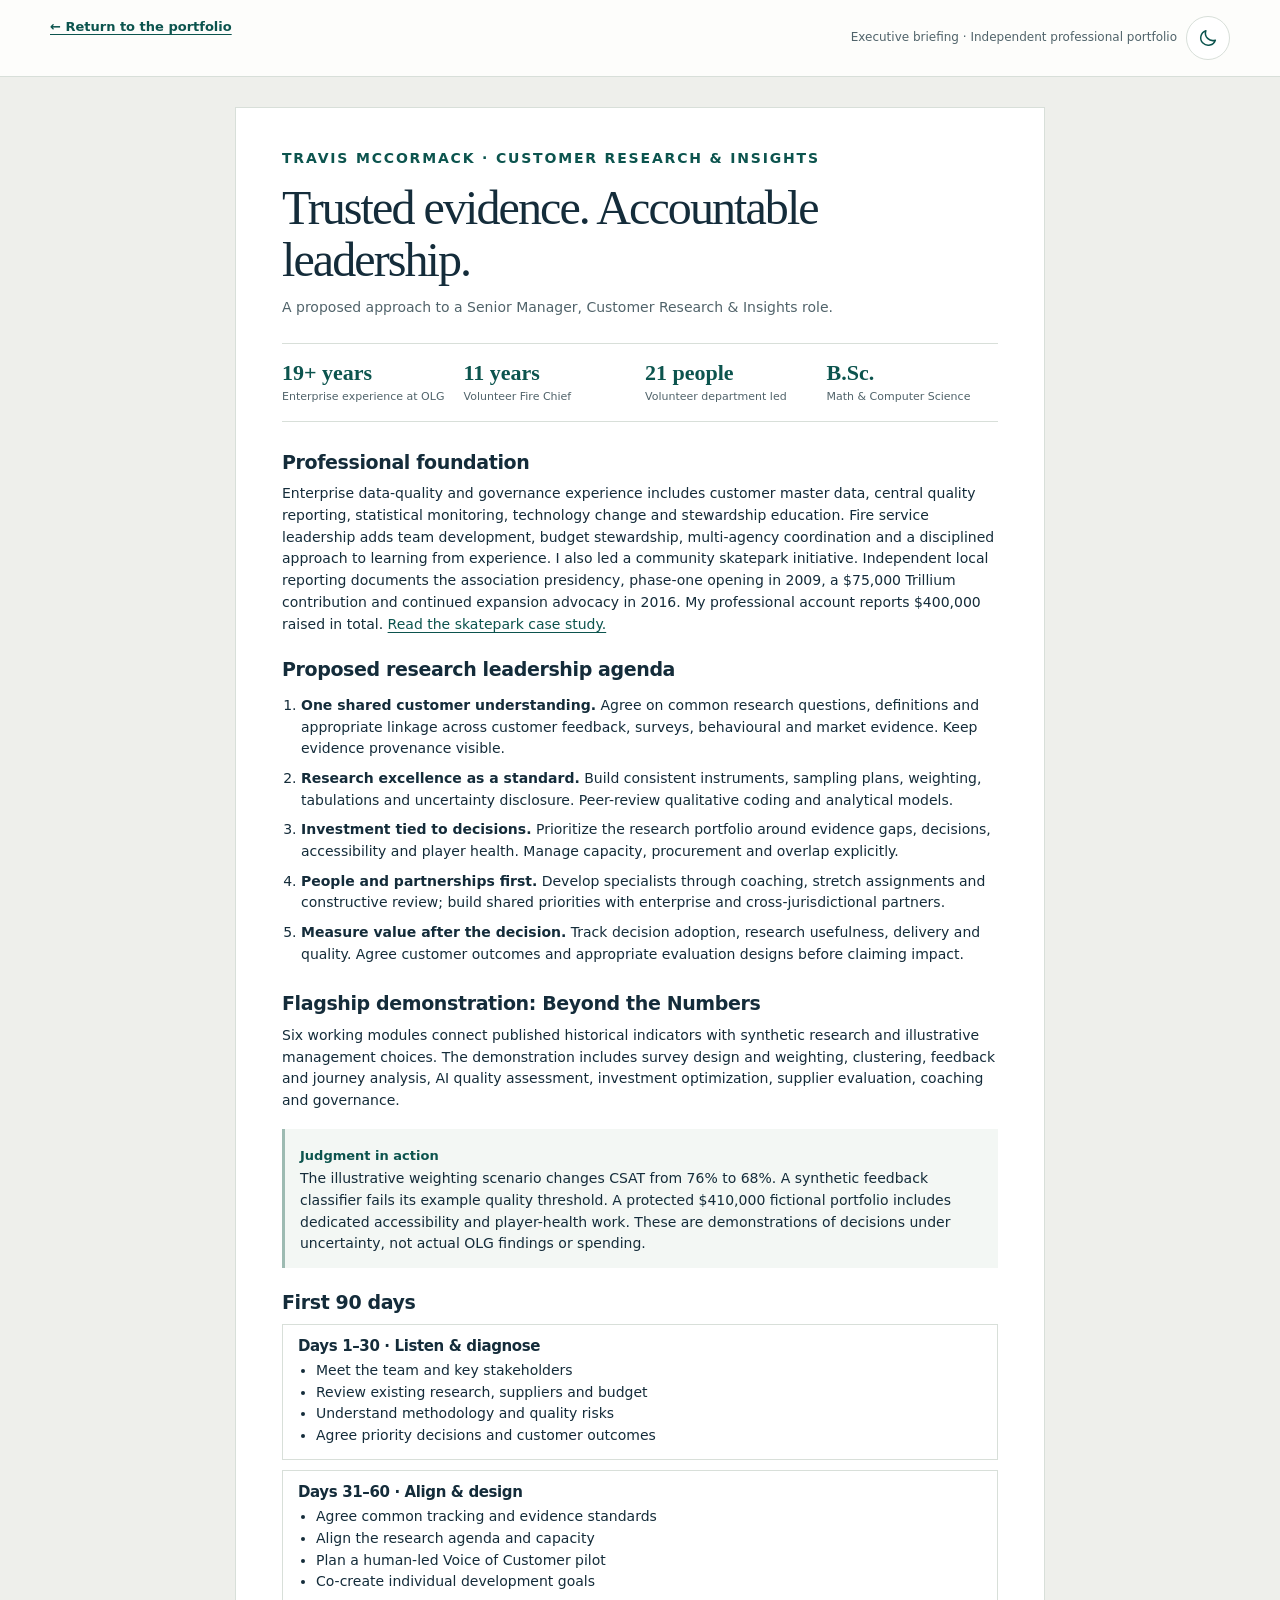
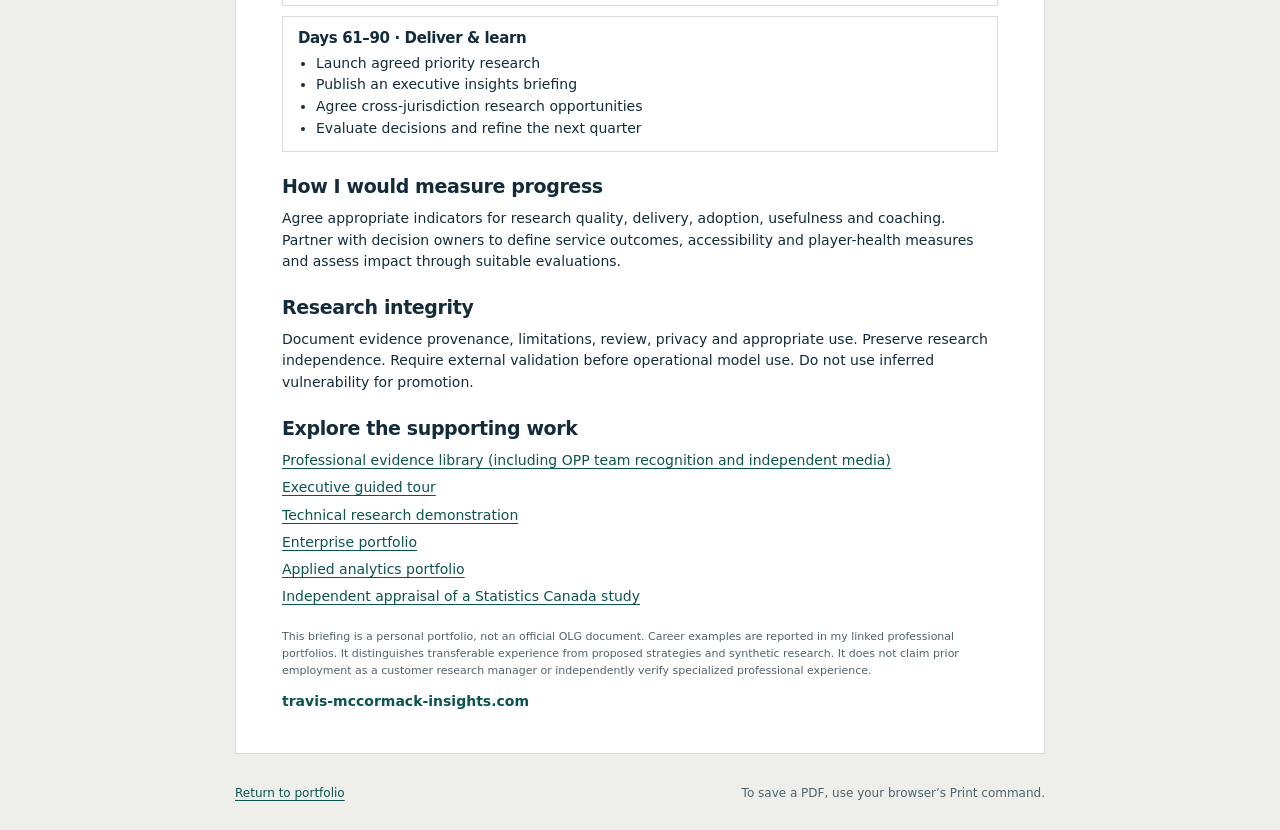
==== commit 43769079: "Release 0.10: compact theme toggle, prominent executive brief and concise skatepark story" ====
--- a/public/briefing.html
+++ b/public/briefing.html
@@ -1 +1 @@
-<!doctype html><html lang="en-CA"><head><meta charset="utf-8"><meta name="viewport" content="width=device-width,initial-scale=1"><meta name="theme-color" content="#102b3b"><title>Executive briefing | Travis McCormack</title><meta name="description" content="Executive summary of professional experience, research leadership approach and flagship demonstration."><link rel="canonical" href="https://travis-mccormack-insights.com/briefing.html"><meta property="og:type" content="website"><meta property="og:title" content="Executive briefing | Travis McCormack"><meta property="og:description" content="Executive summary of professional experience, research leadership approach and flagship demonstration."><meta property="og:url" content="https://travis-mccormack-insights.com/briefing.html"><link rel="icon" href="favicon.svg" type="image/svg+xml"><script src="theme-v09.js"></script><link rel="stylesheet" href="styles-v09.css"></head><body class="brief-body"><a class="skip" href="#main">Skip to content</a><header class="brief-header"><div class="wrap"><a class="inline-link" href="./">← Return to the portfolio</a><div class="brief-head-actions"><span>Executive briefing · Independent professional portfolio</span><button class="theme-switch" id="themeToggle" type="button" aria-label="Switch to dark mode" hidden><svg class="moon" viewBox="0 0 24 24" aria-hidden="true"><path d="M20.8 14.6A9 9 0 0 1 9.4 3.2 9 9 0 1 0 20.8 14.6Z"/></svg><svg class="sun" viewBox="0 0 24 24" aria-hidden="true"><circle cx="12" cy="12" r="4"/><path d="M12 2v2M12 20v2M2 12h2M20 12h2M4.9 4.9l1.4 1.4m11.4 11.4 1.4 1.4m0-14.2-1.4 1.4M6.3 17.7l-1.4 1.4"/></svg><span id="themeLabel">Dark mode</span></button></div></div></header><main id="main" class="brief wrap"><p class="eyebrow">Travis McCormack · Customer Research &amp; Insights</p><h1>Trusted evidence. Accountable leadership.</h1><p class="brief-sub">A proposed approach to a Senior Manager, Customer Research &amp; Insights role.</p><div class="brief-stat"><div><strong>19+ years</strong><span>Enterprise experience at OLG</span></div><div><strong>11 years</strong><span>Volunteer Fire Chief</span></div><div><strong>21 people</strong><span>Volunteer department led</span></div><div><strong>B.Sc.</strong><span>Math &amp; Computer Science</span></div></div><h2>Professional foundation</h2><p>Enterprise data-quality and governance experience includes customer master data, central quality reporting, statistical monitoring, technology change and stewardship education. Fire service leadership adds team development, budget stewardship, multi-agency coordination and a disciplined approach to learning from experience. I also led a community skatepark initiative. Independent local reporting documents the association presidency, phase-one opening in 2009, a $75,000 Trillium contribution and continued expansion advocacy in 2016. My professional account reports $400,000 raised in total. <a href="./#impact-skatepark">See the case and evidence boundaries.</a></p><h2>Proposed research leadership agenda</h2><ol class="brief-list"><li><strong>One shared customer understanding.</strong> Agree on common research questions, definitions and appropriate linkage across customer feedback, surveys, behavioural and market evidence. Keep evidence provenance visible.</li><li><strong>Research excellence as a standard.</strong> Build consistent instruments, sampling plans, weighting, tabulations and uncertainty disclosure. Peer-review qualitative coding and analytical models.</li><li><strong>Investment tied to decisions.</strong> Prioritize the research portfolio around evidence gaps, decisions, accessibility and player health. Manage capacity, procurement and overlap explicitly.</li><li><strong>People and partnerships first.</strong> Develop specialists through coaching, stretch assignments and constructive review; build shared priorities with enterprise and cross-jurisdictional partners.</li><li><strong>Measure value after the decision.</strong> Track decision adoption, research usefulness, delivery and quality. Agree customer outcomes and appropriate evaluation designs before claiming impact.</li></ol><h2>Flagship demonstration: Beyond the Numbers</h2><p>Six working modules connect published historical indicators with synthetic research and illustrative management choices. The demonstration includes survey design and weighting, clustering, feedback and journey analysis, AI quality assessment, investment optimization, supplier evaluation, coaching and governance.</p><div class="brief-callout"><strong>Judgment in action</strong><p>The illustrative weighting scenario changes CSAT from 76% to 68%. A synthetic feedback classifier fails its example quality threshold. A protected $410,000 fictional portfolio includes dedicated accessibility and player-health work. These are demonstrations of decisions under uncertainty, not actual OLG findings or spending.</p></div><div class="brief-page-two"><h2>First 90 days</h2><div class="brief-road"><div><h3>Days 1–30 · Listen &amp; diagnose</h3><ul><li>Meet the team and key stakeholders</li><li>Review existing research, suppliers and budget</li><li>Understand methodology and quality risks</li><li>Agree priority decisions and customer outcomes</li></ul></div><div><h3>Days 31–60 · Align &amp; design</h3><ul><li>Agree common tracking and evidence standards</li><li>Align the research agenda and capacity</li><li>Plan a human-led Voice of Customer pilot</li><li>Co-create individual development goals</li></ul></div><div><h3>Days 61–90 · Deliver &amp; learn</h3><ul><li>Launch agreed priority research</li><li>Publish an executive insights briefing</li><li>Agree cross-jurisdiction research opportunities</li><li>Evaluate decisions and refine the next quarter</li></ul></div></div><h2>How I would measure progress</h2><p>Agree appropriate indicators for research quality, delivery, adoption, usefulness and coaching. Partner with decision owners to define service outcomes, accessibility and player-health measures and assess impact through suitable evaluations.</p><h2>Research integrity</h2><p>Document evidence provenance, limitations, review, privacy and appropriate use. Preserve research independence. Require external validation before operational model use. Do not use inferred vulnerability for promotion.</p><h2>Explore the supporting work</h2><div class="brief-links"><a href="evidence.html">Professional evidence library (including OPP team recognition and independent media)</a><a href="https://searchmont-analytics.github.io/customer-intelligence-lab/#executive-1">Executive guided tour</a><a href="https://searchmont-analytics.github.io/customer-intelligence-lab/#technical">Technical research demonstration</a><a href="https://data-analytics-travis-mccormack.com/">Enterprise portfolio</a><a href="https://travis-mccormack-analytics.com/">Applied analytics portfolio</a><a href="./#research-note">Independent appraisal of a Statistics Canada study</a></div><p class="source-note">This briefing is a personal portfolio, not an official OLG document. Career examples are reported in my linked professional portfolios. It distinguishes transferable experience from proposed strategies and synthetic research. It does not claim prior employment as a customer research manager or independently verify specialized professional experience.</p><p class="brief-url">travis-mccormack-insights.com</p></div></main><footer class="brief-footer wrap"><a href="./">Return to portfolio</a><span>To save a PDF, use your browser’s Print command.</span></footer></body></html>+<!doctype html><html lang="en-CA"><head><meta charset="utf-8"><meta name="viewport" content="width=device-width,initial-scale=1"><meta name="theme-color" content="#102b3b"><title>Executive briefing | Travis McCormack</title><meta name="description" content="Executive summary of professional experience, research leadership approach and flagship demonstration."><link rel="canonical" href="https://travis-mccormack-insights.com/briefing.html"><meta property="og:type" content="website"><meta property="og:title" content="Executive briefing | Travis McCormack"><meta property="og:description" content="Executive summary of professional experience, research leadership approach and flagship demonstration."><meta property="og:url" content="https://travis-mccormack-insights.com/briefing.html"><link rel="icon" href="favicon.svg" type="image/svg+xml"><script src="theme-v10.js"></script><link rel="stylesheet" href="styles-v10.css"></head><body class="brief-body"><a class="skip" href="#main">Skip to content</a><header class="brief-header"><div class="wrap"><a class="inline-link" href="./">← Return to the portfolio</a><div class="brief-head-actions"><span>Executive briefing · Independent professional portfolio</span><button class="theme-switch" id="themeToggle" type="button" aria-label="Switch to dark mode" title="Switch to dark mode" hidden><svg class="moon" viewBox="0 0 24 24" aria-hidden="true"><path d="M20.8 14.6A9 9 0 0 1 9.4 3.2 9 9 0 1 0 20.8 14.6Z"/></svg><svg class="sun" viewBox="0 0 24 24" aria-hidden="true"><circle cx="12" cy="12" r="4"/><path d="M12 2v2M12 20v2M2 12h2M20 12h2M4.9 4.9l1.4 1.4m11.4 11.4 1.4 1.4m0-14.2-1.4 1.4M6.3 17.7l-1.4 1.4"/></svg></button></div></div></header><main id="main" class="brief wrap"><p class="eyebrow">Travis McCormack · Customer Research &amp; Insights</p><h1>Trusted evidence. Accountable leadership.</h1><p class="brief-sub">A proposed approach to a Senior Manager, Customer Research &amp; Insights role.</p><div class="brief-stat"><div><strong>19+ years</strong><span>Enterprise experience at OLG</span></div><div><strong>11 years</strong><span>Volunteer Fire Chief</span></div><div><strong>21 people</strong><span>Volunteer department led</span></div><div><strong>B.Sc.</strong><span>Math &amp; Computer Science</span></div></div><h2>Professional foundation</h2><p>Enterprise data-quality and governance experience includes customer master data, central quality reporting, statistical monitoring, technology change and stewardship education. Fire service leadership adds team development, budget stewardship, multi-agency coordination and a disciplined approach to learning from experience. I also led a community skatepark initiative. Independent local reporting documents the association presidency, phase-one opening in 2009, a $75,000 Trillium contribution and continued expansion advocacy in 2016. My professional account reports $400,000 raised in total. <a href="./#impact-skatepark">Read the skatepark case study.</a></p><h2>Proposed research leadership agenda</h2><ol class="brief-list"><li><strong>One shared customer understanding.</strong> Agree on common research questions, definitions and appropriate linkage across customer feedback, surveys, behavioural and market evidence. Keep evidence provenance visible.</li><li><strong>Research excellence as a standard.</strong> Build consistent instruments, sampling plans, weighting, tabulations and uncertainty disclosure. Peer-review qualitative coding and analytical models.</li><li><strong>Investment tied to decisions.</strong> Prioritize the research portfolio around evidence gaps, decisions, accessibility and player health. Manage capacity, procurement and overlap explicitly.</li><li><strong>People and partnerships first.</strong> Develop specialists through coaching, stretch assignments and constructive review; build shared priorities with enterprise and cross-jurisdictional partners.</li><li><strong>Measure value after the decision.</strong> Track decision adoption, research usefulness, delivery and quality. Agree customer outcomes and appropriate evaluation designs before claiming impact.</li></ol><h2>Flagship demonstration: Beyond the Numbers</h2><p>Six working modules connect published historical indicators with synthetic research and illustrative management choices. The demonstration includes survey design and weighting, clustering, feedback and journey analysis, AI quality assessment, investment optimization, supplier evaluation, coaching and governance.</p><div class="brief-callout"><strong>Judgment in action</strong><p>The illustrative weighting scenario changes CSAT from 76% to 68%. A synthetic feedback classifier fails its example quality threshold. A protected $410,000 fictional portfolio includes dedicated accessibility and player-health work. These are demonstrations of decisions under uncertainty, not actual OLG findings or spending.</p></div><div class="brief-page-two"><h2>First 90 days</h2><div class="brief-road"><div><h3>Days 1–30 · Listen &amp; diagnose</h3><ul><li>Meet the team and key stakeholders</li><li>Review existing research, suppliers and budget</li><li>Understand methodology and quality risks</li><li>Agree priority decisions and customer outcomes</li></ul></div><div><h3>Days 31–60 · Align &amp; design</h3><ul><li>Agree common tracking and evidence standards</li><li>Align the research agenda and capacity</li><li>Plan a human-led Voice of Customer pilot</li><li>Co-create individual development goals</li></ul></div><div><h3>Days 61–90 · Deliver &amp; learn</h3><ul><li>Launch agreed priority research</li><li>Publish an executive insights briefing</li><li>Agree cross-jurisdiction research opportunities</li><li>Evaluate decisions and refine the next quarter</li></ul></div></div><h2>How I would measure progress</h2><p>Agree appropriate indicators for research quality, delivery, adoption, usefulness and coaching. Partner with decision owners to define service outcomes, accessibility and player-health measures and assess impact through suitable evaluations.</p><h2>Research integrity</h2><p>Document evidence provenance, limitations, review, privacy and appropriate use. Preserve research independence. Require external validation before operational model use. Do not use inferred vulnerability for promotion.</p><h2>Explore the supporting work</h2><div class="brief-links"><a href="evidence.html">Professional evidence library (including OPP team recognition and independent media)</a><a href="https://searchmont-analytics.github.io/customer-intelligence-lab/#executive-1">Executive guided tour</a><a href="https://searchmont-analytics.github.io/customer-intelligence-lab/#technical">Technical research demonstration</a><a href="https://data-analytics-travis-mccormack.com/">Enterprise portfolio</a><a href="https://travis-mccormack-analytics.com/">Applied analytics portfolio</a><a href="./#research-note">Independent appraisal of a Statistics Canada study</a></div><p class="source-note">This briefing is a personal portfolio, not an official OLG document. Career examples are reported in my linked professional portfolios. It distinguishes transferable experience from proposed strategies and synthetic research. It does not claim prior employment as a customer research manager or independently verify specialized professional experience.</p><p class="brief-url">travis-mccormack-insights.com</p></div></main><footer class="brief-footer wrap"><a href="./">Return to portfolio</a><span>To save a PDF, use your browser’s Print command.</span></footer></body></html>
--- a/public/styles-v10.css
+++ b/public/styles-v10.css
@@ -0,0 +1,305 @@
+:root{--ink:#142c3a;--navy:#102b3b;--deep:#0a202e;--teal:#076b65;--teal-dark:#0c544e;--mint:#bbded4;--gold:#b7985f;--paper:#fff;--canvas:#f7f6f2;--soft:#efefea;--line:#d8dfd9;--muted:#50636a;--max:1180px;--sans:system-ui,-apple-system,BlinkMacSystemFont,"Segoe UI",sans-serif;--serif:Georgia,"Times New Roman",serif}*{box-sizing:border-box}html{scroll-padding-top:86px}body{margin:0;background:var(--canvas);color:var(--ink);font:16px/1.65 var(--sans);overflow-wrap:break-word}h1,h2,h3,h4,p{margin:0}h1,h2{font-family:var(--serif);font-weight:400;letter-spacing:-.04em;line-height:1.08}h3{font-size:1.18rem;letter-spacing:-.025em;line-height:1.3}h4{font-size:1rem;line-height:1.35}a{color:var(--teal-dark);text-decoration:underline;text-underline-offset:3px}a:hover{text-decoration-thickness:2px}a:focus-visible,summary:focus-visible{outline:3px solid #0e827b;outline-offset:4px}a,summary{-webkit-tap-highlight-color:transparent}.skip{position:absolute;left:16px;top:-100px;background:white;color:var(--ink);padding:12px 16px;z-index:20}.skip:focus{top:8px}.wrap{width:min(var(--max),calc(100% - 72px));margin-inline:auto}.site-header{background:#fdfdfb;border-bottom:1px solid var(--line);position:sticky;top:0;z-index:5}.mast{min-height:78px;display:flex;align-items:center;gap:24px;justify-content:space-between}.brand{display:flex;gap:11px;align-items:center;text-decoration:none;color:var(--ink);flex-shrink:0}.monogram{width:43px;height:43px;display:grid;place-content:center;background:var(--navy);color:#fff;font-family:var(--serif);font-size:17px;letter-spacing:-.06em;position:relative}.monogram>span{color:#b0d8cf;position:absolute;bottom:5px;right:5px}.brand strong,.brand small{display:block}.brand strong{font-size:14px;font-weight:730;line-height:1.25}.brand small{font-size:10px;color:var(--muted);letter-spacing:.015em;margin-top:3px}.mast nav{display:flex;align-items:center;gap:clamp(12px,2vw,28px);font-size:13px;flex-wrap:wrap}.mast nav a{font-weight:600;color:#3f555e;text-decoration:none;white-space:nowrap}.mast nav a:hover{color:var(--teal);text-decoration:underline}.button{display:inline-flex;align-items:center;justify-content:center;gap:16px;text-decoration:none;font-size:14px;font-weight:680;line-height:1.35;padding:14px 19px;min-height:48px;border:1px solid transparent;border-radius:4px;max-width:100%;text-align:center}.button:hover{text-decoration:none;filter:brightness(.94)}.button.primary{background:#c0e1d7;color:#103e3c;border-color:#c0e1d7}.button.ghost{background:transparent;color:#e8f1ef;border-color:#7fa3a4}.button.outline{color:var(--teal-dark);border-color:#9ebbb3;background:transparent}.button.small{font-size:12px;padding:10px 13px;min-height:40px;white-space:nowrap}.hero{background:radial-gradient(ellipse at 80% 0%,#204b52 0%,transparent 55%),linear-gradient(135deg,var(--deep),var(--navy) 65%,#173b43);color:#fff;padding:clamp(54px,8vw,108px) 0 clamp(50px,6vw,86px)}.hero-grid{display:grid;grid-template-columns:minmax(0,1.65fr) minmax(250px,.75fr);gap:clamp(35px,6vw,90px);align-items:center}.eyebrow{font-size:11px;font-weight:730;letter-spacing:.13em;text-transform:uppercase;line-height:1.45;color:var(--teal-dark)}.eyebrow>span:not(.dot){color:#896b36;margin-right:7px}.eyebrow.light{color:#b8dcd3}.dot{display:inline-block;width:7px;height:7px;border-radius:50%;background:#b6ded2;margin-right:7px;vertical-align:1px}.hero h1{font-size:clamp(47px,6.7vw,92px);font-weight:400;margin:22px 0 25px;color:white;max-width:850px}.hero h1 em{font-weight:400;color:#bce0d7;font-style:italic}.hero-lead{font-size:clamp(18px,2vw,22px);line-height:1.55;max-width:670px;color:#e0ebe9}.hero-actions,.link-row{display:flex;align-items:center;gap:12px;flex-wrap:wrap;margin-top:25px}.hero-note{font-size:12px;line-height:1.5;color:#bed1d1;margin-top:21px;max-width:600px}.hero-visual{border:1px solid #587b7d;background:#ffffff07;padding:20px;border-radius:4px;min-width:0}.visual-top{display:flex;justify-content:space-between;gap:8px;color:#b6d6d2;font-size:10px;letter-spacing:.12em;font-weight:650}.visual-frame{padding:9px 0}.visual-frame svg{display:block;width:100%;max-height:265px}.visual-bottom{border-top:1px solid #55787b;padding-top:14px}.visual-bottom strong{font-size:15px;font-weight:600;letter-spacing:.02em;color:#d0e8e2}.visual-bottom p{font-size:12px;color:#bdd1d0;margin-top:5px;line-height:1.5}.evidence-strip{background:#fefefb;border-bottom:1px solid var(--line)}.stats{display:grid;grid-template-columns:repeat(4,minmax(0,1fr));gap:0;padding:28px 0}.stats>div{padding:3px 22px;border-left:1px solid var(--line);min-width:0}.stats>div:first-child{border-left:0;padding-left:0}.stats strong{display:block;font:400 clamp(24px,3.2vw,39px)/1.1 var(--serif);color:var(--teal-dark);letter-spacing:-.035em}.stats strong span{font-size:.68em}.stats p{font-size:13px;font-weight:670;line-height:1.4;margin-top:9px}.stats small{font-size:11px;color:var(--muted);display:block;margin-top:4px}.section{padding:clamp(50px,7vw,87px) 0;border-bottom:1px solid var(--line)}.section-soft{background:#eeefeb}.overview-grid{display:grid;grid-template-columns:minmax(0,.95fr) minmax(0,1.25fr);gap:clamp(24px,6vw,85px);align-items:start}.overview-grid h2,.section-heading h2{font-size:clamp(34px,4.2vw,54px);margin-top:13px;max-width:650px}.lead-paragraph{font-size:20px;line-height:1.55;color:#263f48;margin-bottom:13px}.overview-grid p:not(.eyebrow):not(.lead-paragraph){color:var(--muted)}.inline-link{font-weight:680;font-size:13px;color:var(--teal-dark)}.section-heading{display:grid;grid-template-columns:minmax(0,1.3fr) minmax(0,.75fr);gap:32px;align-items:end;margin-bottom:30px}.section-intro{font-size:15px;color:var(--muted);line-height:1.65;max-width:470px;padding-bottom:2px}.case-grid{display:grid;grid-template-columns:repeat(2,minmax(0,1fr));gap:16px}.case-card{background:#fff;border:1px solid #d7dfd8;padding:26px;min-width:0;display:flex;flex-direction:column}.card-top{display:flex;justify-content:space-between;align-items:center;gap:8px;margin-bottom:14px}.number{font-family:var(--serif);font-size:24px;line-height:1.1;color:#8a7041}.label{font-size:11px;font-weight:650;letter-spacing:.045em;color:#416263}.case-card h3{font-size:21px;max-width:410px;margin-bottom:12px}.case-card>p{font-size:14px;color:var(--muted);margin-bottom:10px}.result{border-top:1px solid var(--line);padding-top:13px;margin-top:6px}.result>span,.transfer>span{font-size:10px;color:#8a7041;font-weight:740;text-transform:uppercase;letter-spacing:.095em}.result>p{font-size:15px;font-weight:650;line-height:1.5;margin-top:5px}.transfer{margin-top:auto;padding:16px 0 0}.transfer>span{color:var(--teal-dark)}.transfer p{font-size:13px;color:var(--muted);margin-top:5px}.source-note{font-size:12px;color:var(--muted);margin-top:16px;line-height:1.55}.experience-grid{display:grid;grid-template-columns:minmax(0,1fr) minmax(0,1.25fr);gap:clamp(25px,5vw,65px)}.timeline{padding:23px;background:#fff;border:1px solid var(--line);align-self:start}.timeline>.eyebrow{margin-bottom:11px}.timeline article{display:grid;grid-template-columns:103px minmax(0,1fr);gap:10px;padding:14px 0;border-bottom:1px solid #e8ece7}.timeline article time{font-size:12px;color:var(--teal-dark);font-weight:700;font-variant-numeric:tabular-nums}.timeline article h3{font-size:15px}.timeline article p{font-size:12px;color:var(--muted);margin-top:4px}.timeline-divider{height:13px;background:var(--canvas);margin:8px -10px 0}.timeline>small{display:block;font-size:11px;color:var(--muted);line-height:1.5;margin-top:12px}.achievement-list article{border-bottom:1px solid var(--line);padding:18px 0}.achievement-list article:first-child{padding-top:0}.achievement-list h3{font-size:20px;margin:6px 0 8px}.achievement-list p:not(.eyebrow){font-size:14px;color:var(--muted)}.achievement-list p.relevance{color:var(--teal-dark);font-size:13px;margin-top:8px;font-weight:600}.achievement-list>a{display:inline-block;margin-top:19px}.strategy-section{background:var(--navy);color:#fff;border-bottom:0}.strategy-section .eyebrow{color:#b8dcd3}.strategy-section .eyebrow>span{color:#dec58e}.strategy-section .section-intro{color:#c4d8d7}.principles{border-top:1px solid #547579}.principles article{display:grid;grid-template-columns:65px minmax(0,1fr) 90px;gap:22px;padding:20px 0;border-bottom:1px solid #41636a;align-items:start}.principle-num{font:400 29px/1 var(--serif);color:#d3ba85}.principles h3{font-size:21px;font-weight:650;letter-spacing:-.02em;margin-bottom:6px}.principles p{font-size:14px;color:#c9dbda;max-width:740px}.strategy-link{font-size:12px;font-weight:650;color:#bce0d6;white-space:nowrap;text-align:right}.strategy-note{margin-top:27px;border-left:3px solid #bc9f65;padding:13px 18px;background:#ffffff07}.strategy-note strong{color:#e4c892;font-size:12px;text-transform:uppercase;letter-spacing:.095em}.strategy-note p{color:#d6e5e2;font-size:14px;margin-top:5px;max-width:900px}.lab-feature{display:grid;grid-template-columns:minmax(0,1.3fr) minmax(0,.85fr);background:linear-gradient(130deg,#102b3b,#1b4850);color:#fff;gap:30px;padding:clamp(23px,4vw,43px)}.lab-copy{align-self:center}.lab-copy h3{font-family:var(--serif);font-size:clamp(26px,3.6vw,44px);font-weight:400;letter-spacing:-.04em;line-height:1.15;margin:13px 0 16px}.lab-copy>p:not(.eyebrow){font-size:15px;line-height:1.65;color:#e0ece9}.lab-copy .lab-caption{font-size:11px!important;color:#b7cecb!important;margin-top:17px}.lab-diagram{border:1px solid #658584;padding:15px;background:#102c38;min-width:0}.lab-diagram-top{display:flex;justify-content:space-between;font-size:10px;letter-spacing:.09em;color:#b7d8d3;margin-bottom:8px;gap:8px}.lab-diagram a{display:grid;grid-template-columns:26px minmax(0,1fr) 15px;gap:8px;align-items:center;padding:11px 8px;border-bottom:1px solid #47656d;color:#deece9;text-decoration:none;font-size:13px;line-height:1.35}.lab-diagram a:hover{background:#254854}.lab-diagram a strong{font-weight:600}.lab-diagram a span{color:#9ecfc7;font-size:11px}.lab-diagram-footer{font-size:10px;letter-spacing:.07em;color:#b3cecc;margin-top:13px}.decision-samples{display:grid;grid-template-columns:repeat(3,minmax(0,1fr));gap:14px;margin-top:18px}.decision-samples article{background:#fff;border:1px solid var(--line);padding:20px;display:flex;flex-direction:column;min-width:0}.decision-samples .eyebrow{font-size:10px;letter-spacing:.075em}.sample-stat{font:400 clamp(30px,4vw,42px)/1.1 var(--serif);color:var(--teal-dark);letter-spacing:-.05em;margin:14px 0 10px}.sample-stat span{font-size:.7em;color:#8d784c}.decision-samples h3{font-size:17px;margin:0 0 8px}.decision-samples p:not(.eyebrow){font-size:13px;color:var(--muted);margin-bottom:12px}.decision-samples a{margin-top:auto}.research-paper{background:#fff;border:1px solid var(--line);padding:clamp(22px,4vw,39px)}.research-meta{display:flex;justify-content:space-between;flex-wrap:wrap;gap:6px;border-bottom:1px solid var(--line);padding-bottom:14px;margin-bottom:18px}.research-paper>h3{font-family:var(--serif);font-weight:400;letter-spacing:-.025em;font-size:clamp(24px,3.3vw,37px);line-height:1.18}.subtle{font-size:13px;color:var(--muted);margin:9px 0 0}.research-facts{display:grid;grid-template-columns:repeat(3,minmax(0,1fr));margin:24px 0;gap:12px}.research-facts div{border-top:2px solid #abc7bf;background:#f3f7f4;padding:14px}.research-facts strong{font:400 32px/1.15 var(--serif);color:var(--teal-dark);display:block}.research-facts small{display:block;color:var(--muted);font-size:12px;line-height:1.45;margin-top:5px}.appraisal-grid{display:grid;grid-template-columns:repeat(2,minmax(0,1fr));gap:20px 28px}.appraisal-grid h4{margin-bottom:6px}.appraisal-grid p{font-size:14px;color:var(--muted)}.research-conclusion{border-left:3px solid #8aaa9f;background:#eef4ef;margin:23px 0 19px;padding:15px 18px}.research-conclusion strong{font-size:13px;color:var(--teal-dark)}.research-conclusion p{font-size:14px;margin-top:4px}.fit-intro{display:flex;gap:20px;flex-wrap:wrap;font-size:12px;color:var(--muted);margin:0 0 13px}.fit-item{background:#fff;border:1px solid var(--line);margin-bottom:8px}.fit-item summary{display:grid;grid-template-columns:32px minmax(0,1fr) 20px;gap:14px;align-items:center;cursor:pointer;list-style:none;padding:18px 21px}.fit-item summary::-webkit-details-marker{display:none}.fit-item summary strong{font-weight:650;font-size:15px;line-height:1.4}.fit-item summary:hover{background:#f1f5f1}.fit-plus{width:14px;height:14px;position:relative}.fit-plus:before,.fit-plus:after{content:"";position:absolute;background:var(--teal-dark);left:0;top:6px;width:14px;height:2px}.fit-plus:after{transform:rotate(90deg)}.fit-item[open] .fit-plus:after{display:none}.fit-item[open] summary{border-bottom:1px solid var(--line)}.fit-body{display:grid;grid-template-columns:repeat(2,minmax(0,1fr));gap:28px;padding:21px 25px 24px 67px}.fit-body p:not(.eyebrow){color:var(--muted);font-size:14px;margin-top:6px}.module-links{display:flex;flex-wrap:wrap;gap:13px;margin-top:9px}.roadmap-grid{display:grid;grid-template-columns:repeat(3,minmax(0,1fr));gap:16px}.roadmap-grid article{background:#fff;border:1px solid var(--line);border-top:3px solid #7d9c91;padding:24px;min-width:0}.roadmap-grid h3{font-family:var(--serif);font-size:28px;font-weight:400;letter-spacing:-.035em;margin:9px 0 13px}.roadmap-grid ul{margin:0;padding-left:17px;font-size:14px;color:var(--muted)}.roadmap-grid li{padding:5px 0}.roadmap-foot{display:flex;justify-content:space-between;gap:25px;align-items:center;margin-top:20px}.roadmap-foot p{font-size:13px;color:var(--muted);max-width:680px}.roadmap-foot a{flex:0 0 200px}.closing{background:#102b3b;color:#fff;border-bottom:0}.closing-grid{display:grid;grid-template-columns:minmax(0,1.25fr) minmax(0,.75fr);gap:45px}.closing h2{font-size:clamp(34px,4.3vw,53px);color:#fff;margin:13px 0 15px}.closing p:not(.eyebrow){color:#c9ddda;max-width:700px}.other-work{border-left:1px solid #547579;padding-left:26px}.other-work a{display:block;border-bottom:1px solid #547579;padding:15px 0;color:#d4ebe6;text-decoration:none}.other-work a:hover{text-decoration:underline}.other-work strong{display:block;font-size:15px;font-weight:620}.other-work a span{display:block;font-size:12px;color:#bdcfcd;margin-top:4px}.footer{background:#fdfdfb;padding:24px 0 32px}.footer-row{display:flex;justify-content:space-between;gap:25px;flex-wrap:wrap}.footer-row strong{font-size:14px}.footer-row p{font-size:11px;color:var(--muted);line-height:1.6;max-width:710px;margin-top:4px}.footer-row>div:last-child{display:flex;flex-wrap:wrap;gap:12px;align-items:flex-start;font-size:12px}.brief-body{background:#eeefea}.brief-header{background:#fff;border-bottom:1px solid var(--line);padding:16px 0}.brief-header>.wrap{display:flex;justify-content:space-between;gap:12px;flex-wrap:wrap;font-size:12px;color:var(--muted)}.brief{max-width:810px;background:white;margin:30px auto;padding:40px 46px;border:1px solid var(--line)}.brief h1{font-size:clamp(34px,5vw,48px);margin:12px 0}.brief-sub{color:var(--muted);font-size:17px}.brief-stat{display:grid;grid-template-columns:repeat(4,minmax(0,1fr));gap:10px;margin:24px 0 28px;border-block:1px solid var(--line);padding:15px 0}.brief-stat strong{font-family:var(--serif);font-size:22px;color:var(--teal-dark);line-height:1.3;display:block}.brief-stat span{font-size:11px;color:var(--muted);display:block}.brief h2{font-family:var(--sans);font-size:19px;letter-spacing:-.02em;font-weight:700;line-height:1.35;margin:22px 0 8px}.brief p,.brief li{font-size:14px;line-height:1.55}.brief-list{padding-left:19px;margin:8px 0}.brief-list li{padding:4px 0}.brief-callout{background:#eef4ef;border-left:3px solid #8aaa9f;padding:13px 15px;margin:17px 0}.brief-callout strong{font-size:13px;color:var(--teal-dark)}.brief-road{display:grid;grid-template-columns:1fr;gap:10px}.brief-road>div{border:1px solid var(--line);padding:12px 15px}.brief-road h3{font-size:15px}.brief-road ul{margin:4px 0 0;padding-left:18px}.brief-links{display:flex;flex-direction:column;gap:4px;font-size:14px}.brief .source-note{font-size:11px;margin-top:20px}.brief-url{margin-top:12px;color:var(--teal-dark);font-weight:650}.brief-footer{max-width:810px;display:flex;justify-content:space-between;flex-wrap:wrap;gap:12px;font-size:12px;color:var(--muted);padding:0 0 26px}
+@media(max-width:1080px){.mast{gap:15px}.mast nav{gap:14px}.mast-brief{display:none}.hero-grid{gap:32px}.wrap{width:min(var(--max),calc(100% - 48px))}.hero h1{font-size:clamp(44px,7vw,76px)}}@media(max-width:760px){html{scroll-padding-top:14px}.site-header{position:static}.mast{display:block;padding:13px 0 10px;min-height:0}.mast nav{gap:5px 14px;margin-top:11px;border-top:1px solid var(--line);padding-top:9px;font-size:12px}.mast nav a{display:inline-flex;align-items:center;min-height:33px}.wrap{width:calc(100% - 34px)}.hero-grid,.overview-grid,.section-heading,.experience-grid,.lab-feature,.closing-grid{grid-template-columns:1fr;gap:22px}.hero{padding:42px 0}.hero h1{font-size:clamp(42px,9.5vw,67px);margin:17px 0}.hero-lead{font-size:18px}.hero-visual{display:none}.hero-actions .button{justify-content:space-between;text-align:left}.stats{grid-template-columns:repeat(2,minmax(0,1fr));gap:18px 0;padding:20px 0}.stats>div{padding:3px 14px}.stats>div:nth-child(odd){border-left:0;padding-left:0}.stats strong{font-size:29px}.section-heading{margin-bottom:22px;align-items:start;gap:12px}.section-heading h2,.overview-grid h2{font-size:37px}.section-heading br{display:none}.case-grid,.appraisal-grid{grid-template-columns:1fr}.case-card{padding:21px}.principles article{grid-template-columns:39px minmax(0,1fr);gap:12px;padding:17px 0}.strategy-link{grid-column:2;text-align:left}.principles h3{font-size:19px}.principle-num{font-size:24px}.decision-samples,.roadmap-grid{grid-template-columns:1fr}.research-facts{gap:8px}.research-facts div{padding:10px}.research-facts strong{font-size:25px}.research-facts small{font-size:11px}.fit-body{grid-template-columns:1fr;gap:15px;padding:17px 20px}.fit-item summary{padding:15px;gap:10px}.roadmap-foot{display:block}.roadmap-foot a{display:inline-block;margin-top:10px}.other-work{border-left:0;border-top:1px solid #547579;padding:20px 0 0}.brief{padding:24px 20px;margin:18px auto}.brief-stat{grid-template-columns:repeat(2,minmax(0,1fr))}.brief-header>.wrap{display:block}.brief-header span{display:block;margin-top:6px}}@media(max-width:380px){.wrap{width:calc(100% - 26px)}.hero h1{font-size:40px}.hero-actions .button,.lab-copy .button{width:100%}.stats strong{font-size:25px}.stats p{font-size:12px}.timeline{padding:17px}.timeline article{grid-template-columns:1fr;gap:2px}.research-facts{grid-template-columns:1fr}.research-facts div{display:grid;grid-template-columns:90px 1fr;align-items:center;gap:10px}.research-facts small{margin-top:0}.lab-feature{padding:19px}.lab-diagram{padding:10px}.lab-diagram a{padding:9px 4px}.fit-item summary{grid-template-columns:26px minmax(0,1fr) 15px}}@media(prefers-reduced-motion:reduce){*,*::before,*::after{scroll-behavior:auto!important;animation:none!important;transition:none!important}}@media print{@page{size:letter;margin:0.65in}body,.brief-body{background:white;color:#111}.site-header,.brief-header,.brief-footer,.skip,.hero-visual,.hero-actions,.closing,.footer{display:none}.wrap,.brief{width:100%;max-width:none;margin:0;padding:0;border:0}.hero,.strategy-section,.lab-feature{background:white;color:var(--ink);padding:15px 0}.hero h1,.hero h1 em,.hero p,.strategy-section p,.strategy-section h3,.lab-feature h3,.lab-feature p,.strategy-section .eyebrow{color:var(--ink)!important}.section{padding:14px 0}.section-heading h2,.overview-grid h2{font-size:27px}.section-heading,.overview-grid,.experience-grid,.lab-feature{grid-template-columns:1fr;gap:10px}.section-soft{background:white}.case-card,.research-paper,.decision-samples article,.roadmap-grid article{break-inside:avoid}.lab-diagram,.button{display:none}.brief h1{font-size:35px;margin:10px 0}.brief-sub{font-size:14px}.brief-stat{margin:15px 0;gap:8px}.brief-stat strong{font-size:21px}.brief h2{font-size:17px;margin:15px 0 5px}.brief p,.brief li{font-size:11pt;line-height:1.36}.brief-list li{padding:3px 0}.brief-callout{margin:12px 0;padding:10px 12px}.brief-page-two{break-before:page}.brief-road{grid-template-columns:1fr;gap:8px}.brief-road>div{break-inside:avoid;padding:8px 10px}.brief-road ul{margin:3px 0}.brief-links{font-size:11pt}.brief .source-note{font-size:9pt}.brief-url{font-size:10pt}}
+/* Release 0.2 · Evidence-led editorial refinement */
+.reviewer-section{background:#fcfcf9;border-bottom:1px solid var(--line);padding:30px 0 35px}.reviewer{display:grid;grid-template-columns:minmax(0,.8fr) minmax(0,2fr);gap:24px;align-items:center}.reviewer-intro h2{font-size:clamp(27px,3vw,36px);margin:7px 0 9px}.reviewer-intro p:not(.eyebrow){font-size:13px;color:var(--muted);line-height:1.55}.reviewer-paths{display:grid;grid-template-columns:repeat(3,minmax(0,1fr));gap:10px}.reviewer-paths>a{border:1px solid var(--line);background:#fff;padding:16px 14px;display:flex;flex-direction:column;text-decoration:none;color:var(--ink);min-width:0}.reviewer-paths>a:hover{border-color:#8daea1;background:#f3f7f4}.reviewer-index{font-size:10px;text-transform:uppercase;letter-spacing:.08em;color:#846d40;font-weight:680}.reviewer-paths strong{display:block;font-size:15px;line-height:1.35;margin:8px 0}.reviewer-paths>a>span:nth-of-type(2){color:var(--muted);font-size:12px;line-height:1.5;margin-bottom:14px}.reviewer-end{margin-top:auto;padding-top:10px;border-top:1px solid var(--line);font-size:12px;color:var(--teal-dark);font-weight:650;line-height:1.45}.case-source{font-size:12px;font-weight:650;margin-top:14px}.evidence-pair{display:grid;grid-template-columns:repeat(2,minmax(0,1fr));gap:10px;margin-top:20px}.achievement-list .evidence-pair article{background:#fefefb;padding:15px;border:1px solid var(--line);border-top:2px solid #8eaa9f}.evidence-pair strong{font:400 29px/1.15 var(--serif);display:block;color:var(--teal-dark);letter-spacing:-.04em;margin:9px 0}.achievement-list .evidence-pair p:not(.eyebrow){font-size:12px;line-height:1.5}.evidence-pair-note{font-size:11px;color:var(--muted);line-height:1.55;margin-top:9px}.research-method-note{border:1px solid var(--line);margin:18px 0;background:#fbfcfa}.research-method-note summary{padding:13px 15px;cursor:pointer;font-size:14px;font-weight:650;color:var(--teal-dark)}.research-method-note>div{padding:0 15px 15px}.research-method-note h4{margin:12px 0 6px;font-size:14px}.research-method-note p{font-size:13px;color:var(--muted);line-height:1.6}.research-method-note[open] summary{border-bottom:1px solid var(--line)}@media(max-width:980px){.reviewer{grid-template-columns:1fr;gap:15px}}@media(max-width:620px){.reviewer-section{padding:23px 0}.reviewer-paths{grid-template-columns:1fr}.reviewer-paths>a{padding:14px}.reviewer-paths strong{margin:5px 0}.reviewer-paths>a>span:nth-of-type(2){margin-bottom:9px}.evidence-pair strong{font-size:25px}.evidence-pair{gap:8px}.achievement-list .evidence-pair article{padding:11px}}@media print{.reviewer-section{display:none}.evidence-pair article{break-inside:avoid}}
+
+/* Release 0.3 · A more personal executive identity */
+.hero-grid{grid-template-columns:minmax(0,1.45fr) minmax(250px,.75fr);gap:clamp(28px,5.5vw,78px)}
+.hero-portrait{margin:0;max-width:370px;justify-self:end;width:100%;background:#1a3944;border:1px solid #6c8b8b;padding:9px;box-shadow:0 14px 40px #061c2b35}
+.portrait-image{aspect-ratio:4/5;overflow:hidden;background:#c9c8c5}
+.portrait-image img{display:block;width:100%;height:100%;object-fit:cover;object-position:center}
+.hero-portrait figcaption{display:flex;justify-content:space-between;align-items:center;gap:12px;padding:13px 8px 6px;color:#e7f0ee}
+.hero-portrait figcaption strong{display:block;font-size:16px;font-weight:630;letter-spacing:.015em}
+.hero-portrait figcaption div>span{display:block;font-size:11px;color:#b8d0ce;margin-top:3px}
+.portrait-accent{width:30px;height:1px;background:#d3b577;flex-shrink:0}
+.philosophy-section{background:var(--navy);color:#fff;padding:clamp(36px,5vw,64px) 0}
+.philosophy{display:grid;grid-template-columns:minmax(0,1fr) minmax(0,1.25fr);gap:24px 48px;align-items:start}
+.philosophy-statement h2{font-size:clamp(31px,3.9vw,49px);color:#e1eee9;margin:15px 0 18px;line-height:1.13}
+.philosophy-statement>p:last-child{color:#c9dcda;font-size:14px;line-height:1.6;max-width:410px}
+.philosophy-principles{border-top:1px solid #4f7478}
+.philosophy-principles article{display:grid;grid-template-columns:36px minmax(0,1fr);gap:12px;border-bottom:1px solid #4f7478;padding:16px 0}
+.philosophy-principles article>span{font-family:var(--serif);font-size:23px;color:#d0ba89;line-height:1.2}
+.philosophy-principles h3{font-size:17px;font-weight:640;line-height:1.4;margin:0 0 6px}
+.philosophy-principles p{font-size:13px;color:#c9dcda;line-height:1.6}
+.philosophy-foot{grid-column:1/-1;display:flex;flex-wrap:wrap;gap:12px 20px;padding-top:15px;border-top:1px solid #4f7478;align-items:center;font-size:12px;color:#bfd4d2}
+.philosophy-foot>span{margin-right:auto}.philosophy-foot a{color:#bce0d6;font-weight:600}
+.career-track-label{font-size:11px;font-weight:700;letter-spacing:.07em;color:var(--teal-dark);text-transform:uppercase;margin-top:15px;padding-bottom:5px;border-bottom:1px solid var(--line)}
+.timeline .career-track-label:first-of-type{margin-top:0}
+@media(max-width:1080px){.hero-grid{grid-template-columns:minmax(0,1.4fr) minmax(220px,.75fr);gap:28px}.hero-portrait{max-width:320px}}
+@media(max-width:760px){.hero-grid{grid-template-columns:1fr;gap:24px}.hero-portrait{justify-self:center;max-width:300px}.hero-portrait figcaption strong{font-size:15px}.philosophy{grid-template-columns:1fr;gap:23px}.philosophy-statement h2 br{display:none}.philosophy-foot{display:grid;gap:9px}.philosophy-foot>span{margin-right:0}}
+@media(max-width:380px){.hero-portrait{max-width:265px}.portrait-accent{width:18px}}
+@media print{.hero-portrait{display:none}.philosophy-section{background:white;color:var(--ink);padding:14px 0}.philosophy{grid-template-columns:1fr;gap:12px}.philosophy-statement h2,.philosophy-statement p,.philosophy-principles p,.philosophy-foot,.philosophy-foot a{color:var(--ink)!important}.philosophy-statement h2 br{display:none}.philosophy-principles article{border-color:var(--line);break-inside:avoid}}
+
+/* Release 0.4 · leadership visual storytelling */
+.leadership-visuals{margin:0 0 27px}
+.leadership-visual-heading{display:grid;grid-template-columns:minmax(0,1.1fr) minmax(0,.9fr);align-items:end;gap:20px;margin-bottom:15px}
+.leadership-visual-heading h3{font-family:var(--serif);font-weight:400;font-size:clamp(24px,3vw,33px);letter-spacing:-.035em;line-height:1.15;margin-top:7px}
+.leadership-visual-heading>p{font-size:13px;line-height:1.6;color:var(--muted)}
+.leadership-gallery{display:grid;grid-template-columns:repeat(3,minmax(0,1fr));gap:15px}
+.leadership-figure{margin:0;background:#fff;border:1px solid var(--line);min-width:0}
+.leadership-image{overflow:hidden;aspect-ratio:4/3;background:#dfe6e2}
+.leadership-image img{width:100%;height:100%;object-fit:cover;display:block;object-position:50% 34%}
+.leadership-image-board img{object-position:center}
+.leadership-image-community img{object-position:50% 18%}
+.leadership-image-chief img{object-position:50% 28%}
+.leadership-figure figcaption{padding:15px 17px 18px}
+.image-provenance{display:block;font-size:10px;text-transform:uppercase;letter-spacing:.06em;color:var(--muted);font-weight:650;line-height:1.4;margin-bottom:6px}
+.leadership-figure h4{font-size:16px;letter-spacing:-.02em;color:var(--ink);line-height:1.3;margin:4px 0 7px}
+.leadership-figure p{font-size:13px;line-height:1.6;color:var(--muted)}
+@media(max-width:760px){.leadership-visual-heading{grid-template-columns:1fr;gap:9px}.leadership-gallery{grid-template-columns:1fr;gap:12px}.leadership-image{aspect-ratio:4/3;max-height:250px}.leadership-figure figcaption{padding:14px 16px}.leadership-image-community img,.leadership-image-chief img{object-position:50% 23%}}
+@media print{.leadership-gallery{grid-template-columns:repeat(3,minmax(0,1fr));gap:8px}.leadership-figure{break-inside:avoid}.leadership-image{max-height:110px}.leadership-figure figcaption{padding:8px}.leadership-figure p{font-size:10px}}
+
+/* Release 0.5 · original full-length composition and evidence-led career impact */
+.hero-portrait{max-width:385px}
+.portrait-image{aspect-ratio:4/5;background:#c9c8c5}
+.portrait-image img{object-fit:contain;object-position:center;width:100%;height:100%;display:block}
+.impact-section{background:#f8f7f2}
+.impact-feature{border:1px solid #c6d7d1;background:white;box-shadow:0 6px 25px #102b3b09;overflow:hidden}
+.impact-feature-head{display:grid;grid-template-columns:minmax(0,1.5fr) minmax(0,.6fr);gap:28px;align-items:center;background:linear-gradient(120deg,#102b3b,#214d54);color:white;padding:clamp(23px,4vw,38px)}
+.impact-feature-head h3{font-family:var(--serif);font-size:clamp(27px,3.5vw,43px);font-weight:400;line-height:1.14;margin:9px 0 12px;letter-spacing:-.035em}
+.impact-feature-head>div:first-child>p:last-child{font-size:13px;color:#c5dcd8}
+.impact-feature-metric{border-left:1px solid #72938f;padding-left:22px}.impact-feature-metric strong{font-family:var(--serif);font-size:clamp(33px,4vw,48px);line-height:1.12;font-weight:400;color:#bfe0d7;display:block;letter-spacing:-.04em}
+.impact-feature-metric span{font-size:12px;line-height:1.5;display:block;color:#d0e0de;margin-top:10px}
+.impact-feature-body{padding:clamp(20px,3.4vw,34px)}
+.impact-lead{font-size:17px;line-height:1.65;color:#304b53;max-width:960px}
+.impact-journey{display:grid;grid-template-columns:repeat(3,minmax(0,1fr));gap:14px;margin:24px 0}
+.impact-journey article{border-top:3px solid #9dbbb2;background:#f3f6f2;padding:17px}
+.impact-year{font:400 30px/1.15 var(--serif);color:var(--teal-dark);letter-spacing:-.035em;display:block;margin:0 0 10px}
+.impact-journey h4,.impact-analysis h4{font-size:16px;letter-spacing:-.015em;margin:0 0 8px}
+.impact-journey p,.impact-analysis p:not(.eyebrow){font-size:13px;color:var(--muted);line-height:1.6}
+.impact-analysis{display:grid;grid-template-columns:repeat(2,minmax(0,1fr));gap:20px;padding:20px 0;border-block:1px solid var(--line)}
+.impact-analysis .eyebrow{margin-bottom:8px}
+.impact-analysis .inline-link{display:inline-block;margin-top:10px}
+.impact-evidence-note{margin:20px 0;padding:14px 17px;border-left:3px solid #9b875a;background:#f8f4ea;color:#5c5039}
+.impact-evidence-note strong{font-size:12px;text-transform:uppercase;letter-spacing:.075em}
+.impact-evidence-note p{font-size:12px;line-height:1.65;margin:5px 0 0}
+.press-heading{font-size:15px;margin:20px 0 10px}
+.press-grid{display:grid;grid-template-columns:repeat(2,minmax(0,1fr));gap:12px}
+.press-card{padding:16px 18px;border:1px solid var(--line);background:#fff;display:flex;flex-direction:column;gap:8px;color:var(--ink);text-decoration:none;min-width:0}
+.press-card:hover{background:#f4f7f2;border-color:#8caaa0}.press-source{font-size:11px;color:#57716e;font-weight:680;line-height:1.5}
+.press-card strong{font-size:16px;font-weight:650;line-height:1.4}.press-caption{font-size:12px;color:var(--muted)}
+.press-action{margin-top:auto;color:var(--teal-dark);font-weight:650;font-size:12px;border-top:1px solid var(--line);padding-top:10px}
+.impact-more{margin-top:30px}.impact-more>h3{font-family:var(--serif);font-size:clamp(22px,3vw,30px);font-weight:400;letter-spacing:-.025em;margin:8px 0 17px}
+.impact-grid{display:grid;grid-template-columns:repeat(4,minmax(0,1fr));gap:11px}
+.impact-grid article{border:1px solid var(--line);border-top:2px solid #95b3a9;padding:16px;background:white;display:flex;flex-direction:column;min-width:0}
+.impact-tag{font-size:10px;font-weight:680;letter-spacing:.055em;text-transform:uppercase;color:#647974}
+.impact-number{font:400 clamp(23px,2.5vw,31px)/1.15 var(--serif);letter-spacing:-.04em;color:var(--teal-dark);margin:12px 0}
+.impact-grid h4{font-size:14px;line-height:1.4;margin:0 0 7px}.impact-grid p{font-size:12px;color:var(--muted);line-height:1.6;margin-bottom:15px}
+.impact-grid .inline-link{margin-top:auto;font-size:12px}.source-mini{font-size:11px;line-height:1.5;margin-top:8px;color:#536f6b}
+@media(max-width:1080px){.hero-portrait{max-width:330px}.impact-grid{grid-template-columns:repeat(2,minmax(0,1fr))}.mast nav{gap:11px}}
+@media(max-width:760px){.hero-portrait{max-width:300px}.impact-feature-head,.impact-journey,.impact-analysis,.press-grid{grid-template-columns:1fr;gap:12px}.impact-feature-metric{border-left:0;border-top:1px solid #72938f;padding:15px 0 0}.impact-journey article{padding:14px}.impact-feature-body{padding:18px}.impact-lead{font-size:15px}.impact-grid{gap:8px}.impact-grid article{padding:12px}}
+@media(max-width:380px){.hero-portrait{max-width:265px}.impact-grid{grid-template-columns:1fr}.impact-feature-head{padding:20px}}
+@media print{.impact-feature-head{background:white;color:var(--ink);border-bottom:1px solid var(--line)}.impact-feature-head h3,.impact-feature-head p,.impact-feature-metric strong,.impact-feature-metric span{color:var(--ink)!important}.impact-feature{box-shadow:none}.impact-journey article,.press-card,.impact-grid article{break-inside:avoid}.impact-grid{grid-template-columns:repeat(2,minmax(0,1fr))}}
+
+/* Release 0.6 · Evidence library and partner recognition */
+.impact-recognition{display:grid;grid-template-columns:minmax(0,1.7fr) minmax(0,.75fr);gap:24px;align-items:center;border:1px solid #d1dfda;border-left:3px solid #719f91;background:#fefefb;padding:22px;margin-top:20px}
+.impact-recognition h3{font-family:var(--serif);font-weight:400;font-size:clamp(23px,2.8vw,32px);letter-spacing:-.03em;margin:8px 0 10px}
+.impact-recognition p:not(.eyebrow):not(.source-note){font-size:14px;line-height:1.65;color:var(--muted)}
+.impact-recognition-side{display:flex;flex-direction:column;gap:10px;border-left:1px solid var(--line);padding-left:20px}
+.library-type{display:block;font-size:10px;font-weight:700;line-height:1.45;letter-spacing:.07em;text-transform:uppercase;color:#58736b}
+.library-hero{background:radial-gradient(ellipse at 90% 0%,#28545b 0%,transparent 60%),#102b3b;padding:clamp(37px,6vw,72px) 0;color:#fff}
+.library-hero h1{font-size:clamp(43px,6vw,75px);margin:14px 0 20px;line-height:1.05}
+.library-hero>div>p:not(.eyebrow){max-width:720px;color:#d2e3df;font-size:17px;line-height:1.65}
+.library-key{border-bottom:1px solid var(--line);background:#fdfdfb;padding:24px 0}
+.library-key-grid{display:grid;grid-template-columns:repeat(3,minmax(0,1fr));gap:18px}
+.library-key-grid>div{border-left:2px solid #a7c2b7;padding-left:14px}
+.library-key-grid strong{font-size:13px;color:var(--teal-dark)}.library-key-grid p{font-size:12px;line-height:1.5;color:var(--muted);margin-top:6px}
+.recognition-feature{background:#fff;border:1px solid var(--line);border-top:3px solid #789d90}
+.recognition-header{display:flex;justify-content:space-between;align-items:center;gap:18px;background:#eff4ef;padding:clamp(18px,3vw,29px);border-bottom:1px solid var(--line)}
+.recognition-header h3{font-family:var(--serif);font-size:clamp(25px,3.2vw,38px);font-weight:400;letter-spacing:-.035em;margin:9px 0;line-height:1.2}.recognition-header p{font-size:13px;color:var(--muted)}
+.recognition-mark{color:#63877d;flex-shrink:0}.recognition-body{padding:clamp(20px,3vw,31px)}
+.recognition-grid{display:grid;grid-template-columns:repeat(3,minmax(0,1fr));gap:17px;margin:23px 0}
+.recognition-grid>div{border-top:1px solid #adc6bd;padding-top:12px}
+.recognition-grid h4{font-size:15px;margin-bottom:7px}.recognition-grid p{font-size:13px;color:var(--muted);line-height:1.65}
+.recognition-boundary{background:#f8f4ea;border-left:3px solid #a28d5e;padding:14px 16px;font-size:12px;color:#5c5039}
+.library-more{margin-top:16px}.library-card-grid{display:grid;grid-template-columns:repeat(3,minmax(0,1fr));gap:15px}
+.library-card-grid article{display:flex;flex-direction:column;align-items:flex-start;min-width:0;border:1px solid var(--line);padding:20px;background:white}
+.library-card-grid h3{font-size:19px;line-height:1.35;margin:11px 0}.library-card-grid p{font-size:14px;color:var(--muted);margin-bottom:14px}
+.library-card-grid article>.inline-link,.library-links{margin-top:auto}.library-links{display:flex;flex-direction:column;gap:8px}
+.library-close{background:var(--navy);color:#fff;padding:clamp(32px,5vw,57px) 0}.library-close h2{font-size:clamp(28px,4vw,47px);color:#fff;margin:0 0 12px}
+.library-close p{max-width:740px;color:#d1e2de;font-size:15px}
+@media(max-width:980px){.mast nav{gap:9px}.mast nav a{font-size:12px}}
+@media(max-width:760px){.impact-recognition{grid-template-columns:1fr;gap:13px;padding:17px}.impact-recognition-side{border-left:0;border-top:1px solid var(--line);padding:12px 0 0}.library-key-grid,.recognition-grid,.library-card-grid{grid-template-columns:1fr;gap:12px}.library-hero h1{font-size:clamp(37px,9vw,61px)}.library-hero>div>p:not(.eyebrow){font-size:15px}.recognition-header{align-items:flex-start}.recognition-mark svg{width:44px;height:44px}.library-card-grid article{padding:17px}}
+@media print{.library-hero,.library-close{background:white;color:var(--ink);padding:10px 0}.library-hero h1,.library-hero p,.library-close h2,.library-close p{color:var(--ink)!important}.recognition-feature,.impact-recognition,.library-card-grid article{break-inside:avoid}.library-key-grid,.recognition-grid,.library-card-grid{grid-template-columns:1fr}}
+
+/* 0.7 | Versioned editorial impact design */
+#impact .impact-feature{border:1px solid #c8d8d2;border-radius:8px;background:white;overflow:hidden;box-shadow:0 5px 24px #102b3b0b}
+#impact .impact-feature-head{display:grid;grid-template-columns:minmax(0,1.5fr) minmax(0,.65fr);gap:30px;align-items:center;background:linear-gradient(120deg,#102b3b,#24515a);color:#fff;padding:clamp(24px,4vw,40px)}
+#impact .impact-feature-head h3{font-size:clamp(28px,3.5vw,44px);max-width:650px;line-height:1.14}
+#impact .impact-feature-metric{border-left:1px solid #6f9690;padding:2px 0 2px 25px}
+#impact .impact-feature-metric .impact-grant-label{font-size:10px;line-height:1.4;text-transform:uppercase;letter-spacing:.095em;font-weight:650;margin:0 0 9px;color:#c8e2dd}
+#impact .impact-feature-metric strong{display:block;font-size:clamp(32px,4.5vw,52px);line-height:1.08;margin-bottom:9px}
+#impact .impact-feature-metric span:last-child{font-size:12px;line-height:1.55;margin:0}
+#impact .impact-feature-body{padding:clamp(21px,3.6vw,39px)}
+#impact .impact-lead{max-width:100ch;margin:0 0 24px;font-size:17px;line-height:1.65}
+.impact-subheading{font-size:12px;font-weight:700;text-transform:uppercase;letter-spacing:.09em;color:var(--teal-dark);margin:0 0 10px}
+#impact .impact-journey{display:grid;grid-template-columns:repeat(3,minmax(0,1fr));gap:14px;margin:0 0 25px}
+#impact .impact-journey article{border:1px solid #dce6df;border-top:3px solid #89b4a6;border-radius:5px;padding:20px;background:#f6f8f5;min-width:0}
+#impact .impact-year{display:block;font-size:34px;margin-bottom:12px}
+#impact .impact-journey h4,#impact .impact-analysis h4{font-size:17px;line-height:1.35;margin-bottom:9px}
+#impact .impact-journey p,#impact .impact-analysis p:not(.eyebrow){font-size:14px;line-height:1.6}
+#impact .impact-analysis{display:grid;grid-template-columns:repeat(2,minmax(0,1fr));gap:22px;padding:23px 0}
+#impact .impact-analysis>div{min-width:0}
+#impact .impact-evidence-note{border-radius:0 5px 5px 0;margin:24px 0;padding:16px 18px}
+#impact .impact-evidence-note p{font-size:13px;line-height:1.65}
+#impact .press-heading{font-size:17px;margin:24px 0 13px}
+#impact .press-grid{display:grid;grid-template-columns:repeat(2,minmax(0,1fr));gap:14px}
+#impact .press-card{display:flex;flex-direction:column;gap:9px;min-width:0;padding:19px;border-radius:5px}
+#impact .press-card strong,#impact .press-caption,#impact .press-source,#impact .press-action{display:block}
+#impact .press-card strong{font-size:17px}
+#impact .impact-recognition{display:grid;grid-template-columns:minmax(0,1.6fr) minmax(0,.7fr);align-items:center;gap:25px;margin-top:22px;border-radius:5px;border-left:4px solid #6a9e90;padding:25px}
+#impact .impact-recognition-side{display:flex;flex-direction:column;gap:12px}
+#impact .impact-more{margin-top:38px}
+#impact .impact-more>h3{margin:9px 0 20px;font-size:clamp(24px,3vw,34px)}
+#impact .impact-grid{display:grid;grid-template-columns:repeat(2,minmax(0,1fr));gap:16px;align-items:stretch}
+#impact .impact-achievement{display:flex;flex-direction:column;background:white;border:1px solid var(--line);border-top:3px solid #8fb2a7;border-radius:5px;overflow:hidden;padding:0;min-width:0}
+.impact-achievement-copy{display:flex;flex-direction:column;padding:22px;flex:1;min-width:0}
+#impact .impact-achievement .impact-tag{font-size:10px;letter-spacing:.075em;display:block}
+#impact .impact-achievement .impact-number{font-size:clamp(30px,3.5vw,42px);display:block;margin:12px 0}
+#impact .impact-achievement h4{font-size:18px;line-height:1.3;margin-bottom:9px}
+#impact .impact-achievement p{font-size:14px;line-height:1.6;margin-bottom:15px}
+.impact-achievement-links{display:flex;flex-wrap:wrap;gap:7px 16px;align-items:center;margin-top:auto}
+#impact .impact-achievement-links .inline-link{margin:0;font-size:12px}
+.impact-project-image{margin:0;padding:15px 20px 17px;border-top:1px solid var(--line);background:#f5f8f6;min-width:0}
+.impact-project-image a{display:block;line-height:0;background:#fff;border:1px solid #dde5e0;border-radius:3px;overflow:hidden}
+.impact-project-image img{display:block;width:100%;height:auto;aspect-ratio:16/9;object-fit:contain;object-position:center}
+.impact-project-image figcaption{font-size:11px;color:var(--muted);line-height:1.45;margin-top:8px}
+.impact-team-visual{border-top:1px solid var(--line);background:#edf5f0;padding:24px;display:flex;flex-direction:column;align-items:center;justify-content:center;min-height:190px;gap:7px}
+.impact-team-visual svg{width:100%;max-width:300px;height:auto}
+.impact-team-visual span{font-size:12px;color:var(--teal-dark);font-weight:650;text-align:center}
+.leadership-image-training img,.leadership-image-fleet img{object-fit:contain;object-position:center;background:#e8ede8}
+.leadership-image{aspect-ratio:4/3}
+.leadership-figure figcaption{padding:17px 18px 19px}
+@media(max-width:1080px){#impact .impact-feature-head{gap:20px}#impact .impact-achievement-copy{padding:19px}}
+@media(max-width:760px){#impact .impact-feature-head,#impact .impact-journey,#impact .impact-analysis,#impact .press-grid,#impact .impact-recognition,#impact .impact-grid{grid-template-columns:1fr;gap:14px}#impact .impact-feature-metric{border-left:0;border-top:1px solid #6f9690;padding:16px 0 0}#impact .impact-feature-body{padding:20px}#impact .impact-lead{font-size:15px}#impact .impact-journey article{padding:17px}#impact .impact-recognition{padding:19px}#impact .impact-recognition-side{border-left:0;border-top:1px solid var(--line);padding:15px 0 0}#impact .impact-achievement-copy{padding:18px}.impact-project-image{padding:12px 15px}.impact-team-visual{min-height:0;padding:20px}}
+@media print{#impact .impact-feature-head{background:white;color:var(--ink);border-bottom:1px solid var(--line)}#impact .impact-feature-metric .impact-grant-label,#impact .impact-feature-metric strong,#impact .impact-feature-metric span:last-child{color:var(--ink)!important}#impact .impact-grid{grid-template-columns:repeat(2,minmax(0,1fr))}.impact-project-image img{max-height:120px}.impact-achievement{break-inside:avoid}.impact-team-visual{min-height:0}}
+
+/* Release 0.9 — approved hero treatment and a site-wide two-theme design system.
+   Print retains the established light document layout. */
+:root{--surface:#fdfdfb;--card:#ffffff;--soft:#eeefeb;--accent:#076b65;--accent-ink:#0c544e;--accent-wash:#e6f2ec;--gold-text:#896b36;--gold-surface:#f8f4ea;--gold-ink:#5c5039;--border-accent:#9dbbb2;--subsurface:#f3f7f4;--hero-bg:#0c2535;--hero-top:#1c4650;--hero-text:#e3edeb;--hero-accent:#bce0d7;--hero-muted:#bdd0d2;--photo-edge:#759a9b;--glow:rgba(78,210,184,.44);--card-shadow:0 12px 34px #102b3b0b;color-scheme:light}
+@media screen {
+:root[data-theme="dark"]{color-scheme:dark;--ink:#ebf2f3;--muted:#a9bbc2;--canvas:#0c1720;--surface:#101e29;--card:#142531;--soft:#101e29;--line:#2b414b;--teal:#75cfbe;--teal-dark:#a5e5d6;--accent:#75cfbe;--accent-ink:#a5e5d6;--accent-wash:#1a393c;--gold-text:#d3b882;--gold-surface:#282820;--gold-ink:#e1d2af;--border-accent:#557b72;--subsurface:#192d36;--navy:#0f2735;--hero-bg:#0b1e2c;--hero-top:#204d54;--hero-text:#e3efed;--hero-accent:#b4e4d7;--hero-muted:#adc5c8;--photo-edge:#57857d;--glow:rgba(71,219,179,.54);--card-shadow:0 12px 34px #0003}
+body{background:var(--canvas);color:var(--ink);transition:background-color .25s,color .25s}
+a{color:var(--accent-ink)}
+a:focus-visible,button:focus-visible,summary:focus-visible{outline:3px solid #55baa6;outline-offset:4px}
+.skip{background:var(--card);color:var(--ink)}
+.site-header,.evidence-strip,.reviewer-section,.library-key,.footer,.brief-header{background:var(--surface)}
+.mast{gap:18px}
+.mast nav{gap:clamp(8px,1.1vw,17px);min-width:0;justify-content:center}
+.mast nav a{font-size:12px;color:var(--muted);transition:color .2s}
+.mast nav a:hover{color:var(--accent-ink)}
+.monogram{border-radius:8px}
+:root[data-theme="dark"] .monogram{border:1px solid #4c777b}
+.head-actions,.brief-head-actions{display:flex;align-items:center;gap:9px;flex-shrink:0}
+.brief-head-actions{flex-wrap:wrap;justify-content:flex-end}
+.head-actions .mast-brief{border-color:var(--line);border-radius:7px}
+.theme-switch{display:flex;gap:8px;align-items:center;justify-content:center;background:var(--card);border:1px solid var(--line);color:var(--ink);border-radius:22px;padding:8px 12px;min-height:41px;white-space:nowrap;font:650 12px/1.4 var(--sans);cursor:pointer;transition:border-color .2s,background-color .2s}
+.theme-switch[hidden]{display:none}
+.theme-switch:hover{border-color:var(--accent);background:var(--accent-wash)}
+.theme-switch svg{width:17px;height:17px;stroke:var(--accent-ink);fill:none;stroke-width:1.8;stroke-linecap:round;stroke-linejoin:round;flex-shrink:0}
+.theme-switch .sun,:root[data-theme="dark"] .theme-switch .moon{display:none}
+:root[data-theme="dark"] .theme-switch .sun{display:block}
+.hero{position:relative;isolation:isolate;background:radial-gradient(ellipse at 84% 72%,rgba(51,119,117,.29),transparent 44%),radial-gradient(ellipse at 86% 0%,var(--hero-top),transparent 59%),linear-gradient(120deg,#0a202e,var(--hero-bg) 62%,#153b45);color:white;padding:clamp(47px,5.6vw,82px) 0 clamp(58px,6.7vw,96px);overflow:hidden}
+.hero:before{content:"";position:absolute;inset:0;z-index:-1;opacity:.07;background-image:linear-gradient(rgba(197,230,224,.18) 1px,transparent 1px),linear-gradient(90deg,rgba(197,230,224,.18) 1px,transparent 1px);background-size:48px 48px;mask-image:linear-gradient(90deg,transparent 10%,black 100%);pointer-events:none}
+.hero-grid{display:grid;grid-template-columns:minmax(0,1.45fr) minmax(270px,.82fr);gap:clamp(38px,6vw,85px);align-items:center}
+.hero h1{font-size:clamp(48px,6.3vw,88px);line-height:1.04;color:#fff;margin:21px 0 26px}
+.hero h1 em{color:var(--hero-accent)}
+.hero-lead{font-size:clamp(17px,1.65vw,21px);line-height:1.6;color:var(--hero-text);max-width:620px}
+.hero-note{color:var(--hero-muted);font-size:11px}
+.hero-actions{gap:12px;margin-top:27px}
+.eyebrow>span:not(.dot),.number,.result>span,.sample-stat span,.reviewer-index{color:var(--gold-text)}
+.transfer>span{color:var(--accent-ink)}
+.eyebrow.light{color:#bce0d7}
+.strategy-section .eyebrow>span{color:#dec58e}
+.dot{background:#9ae1cf;box-shadow:0 0 12px #70d4c98c}
+.button{position:relative;overflow:hidden;border-radius:8px;transition:transform .23s,box-shadow .23s,background-color .23s}
+.hero-actions .button{font-size:13px;padding:13px 18px;min-height:46px}
+.button.primary{background:#bce0d7;color:#123d3d;border-color:#bce0d7}
+.button.ghost{border-color:#719394;color:#e3efeb;background:#fff0}
+.button.primary:after{content:"";position:absolute;top:-20%;bottom:-20%;width:28%;left:-50%;background:linear-gradient(90deg,transparent,#fff6,transparent);transform:skewX(-23deg);pointer-events:none}
+@keyframes portfolio-sheen{to{left:125%}}
+.portrait-stage{width:100%;max-width:365px;justify-self:end;position:relative;isolation:isolate;min-width:0}
+.portrait-stage:before{content:"";position:absolute;inset:16% 3% -6%;z-index:-2;background:radial-gradient(ellipse at 50% 89%,var(--glow),transparent 66%);filter:blur(24px);opacity:.85;transition:opacity .6s,transform .6s;pointer-events:none}
+.portrait-stage:after{content:"";position:absolute;bottom:-18px;left:9%;right:9%;height:36px;background:radial-gradient(ellipse,#80e6ce65,transparent 73%);filter:blur(10px);z-index:-1;pointer-events:none}
+.hero-portrait{position:relative;isolation:isolate;width:100%;max-width:none;margin:0;padding:0;justify-self:auto;border:1px solid var(--photo-edge);border-radius:22px;overflow:hidden;background:#243c47;box-shadow:0 21px 45px #02121f80,0 28px 50px -29px var(--glow);transition:transform .55s cubic-bezier(.2,.7,.2,1),box-shadow .55s,border-color .55s}
+.portrait-image{aspect-ratio:1122/1402;background:#c6c5c4;position:relative;overflow:hidden}
+.portrait-image img{display:block;width:100%;height:100%;object-fit:contain;object-position:center;transition:filter .55s}
+.portrait-image:after{content:"";position:absolute;inset:-20% -65%;background:linear-gradient(112deg,transparent 42%,#ffffff19 49%,#ffffff06 55%,transparent 64%);transform:translateX(-72%);transition:transform .95s cubic-bezier(.22,.72,.22,1);pointer-events:none}
+.hero-portrait figcaption{display:flex;align-items:center;justify-content:space-between;gap:12px;padding:15px 17px;background:linear-gradient(115deg,#162f40,#1b3c45);border-top:1px solid #71939455;color:#eff6f3}
+.hero-portrait figcaption strong{font-size:15px;font-weight:650}
+.hero-portrait figcaption div>span{font-size:11px;color:#bed5d1;line-height:1.45;margin-top:2px}
+.portrait-accent{height:2px;border-radius:2px}
+.stats strong{color:var(--accent-ink)}
+.stats>div{transition:transform .25s}
+.reviewer-section{padding:34px 0}
+.reviewer-paths>a{background:var(--card);border:1px solid var(--line);border-radius:11px;padding:16px;transition:transform .25s,box-shadow .25s,border-color .25s,background-color .25s}
+.reviewer-paths>a:hover{background:var(--accent-wash);border-color:var(--accent)}
+.lead-paragraph,.impact-lead{color:var(--ink)}
+.section-soft,.brief-body{background:var(--soft)}
+#impact{background:var(--canvas)}
+.case-card,.timeline,.decision-samples article,.research-paper,.fit-item,.roadmap-grid article,.leadership-figure,#impact .impact-feature,#impact .impact-achievement,.press-card,.recognition-feature,.library-card-grid article,.brief{background:var(--card);border-color:var(--line)}
+.achievement-list .evidence-pair article{background:var(--card);border-color:var(--line);border-top-color:var(--border-accent)}
+.timeline article{border-color:var(--line)}
+.research-facts div,.research-conclusion,.research-method-note,.recognition-header,.brief-callout,.impact-project-image,#impact .impact-journey article{background:var(--subsurface);border-color:var(--line)}
+.research-facts div,#impact .impact-journey article{border-top-color:var(--border-accent)}
+.research-conclusion,.brief-callout{border-left-color:var(--border-accent)}
+.impact-evidence-note,.recognition-boundary{background:var(--gold-surface);color:var(--gold-ink)}
+#impact .impact-recognition{background:var(--card);border-color:var(--line);border-left-color:var(--border-accent)}
+#impact .impact-achievement{border-top-color:var(--border-accent)}
+#impact .impact-lead{color:var(--ink)}
+.impact-team-visual{background:var(--accent-wash)}
+.impact-team-visual svg g{fill:var(--accent-ink)}
+.impact-project-image a{background:#fff;border-color:var(--line)}
+.leadership-image-training img,.leadership-image-fleet img{background:var(--subsurface)}
+.leadership-image{background:var(--subsurface)}
+.label,.library-type,.impact-tag,.press-source,.source-mini{color:var(--muted)}
+.recognition-mark{color:var(--accent-ink)}
+.fit-item summary:hover,.press-card:hover{background:var(--accent-wash)}
+.case-card,.decision-samples article,.leadership-figure,#impact .impact-achievement,.press-card,.library-card-grid article,.roadmap-grid article{border-radius:10px;transition:transform .25s,box-shadow .25s,border-color .25s}
+:root[data-theme="dark"] #impact .impact-feature{box-shadow:var(--card-shadow)}
+:root[data-theme="dark"] .button.outline{border-color:var(--line);color:var(--accent-ink)}
+@media(hover:hover) and (pointer:fine){
+ .hero-portrait:hover{transform:translateY(-6px) scale(1.015);box-shadow:0 25px 50px #02121f85,0 35px 62px -20px var(--glow);border-color:#9bd9ca}
+ .portrait-stage:hover:before{opacity:1;transform:scale(1.09)}
+ .hero-portrait:hover .portrait-image:after{transform:translateX(72%)}
+ .hero-portrait:hover .portrait-image img{filter:saturate(1.035) contrast(1.015)}
+ .button.primary:hover:after{animation:portfolio-sheen .75s ease-out}
+ .button:hover{transform:translateY(-2px);box-shadow:0 10px 23px -10px #5ac9ad8f}
+ .button.ghost:hover{background:#ffffff0b}
+ .stats>div:hover{transform:translateY(-3px)}
+ .reviewer-paths>a:hover,.case-card:hover,.decision-samples article:hover,.leadership-figure:hover,#impact .impact-achievement:hover,.press-card:hover,.library-card-grid article:hover,.roadmap-grid article:hover{transform:translateY(-4px);border-color:var(--border-accent);box-shadow:0 18px 38px -24px var(--accent)}
+}
+@media(max-width:1130px){.mast{gap:13px}.mast nav{gap:10px}.head-actions .mast-brief{display:none}.portrait-stage{max-width:330px}}
+@media(max-width:900px){.mast{display:flex;flex-wrap:wrap;justify-content:space-between;padding:12px 0;gap:10px}.mast nav{order:3;flex:0 0 100%;width:100%;justify-content:flex-start;border-top:1px solid var(--line);padding-top:8px;margin:0;gap:5px 15px}.mast nav a{min-height:32px;display:inline-flex;align-items:center}.site-header{position:static}html{scroll-padding-top:18px}.hero-grid{grid-template-columns:minmax(0,1.1fr) minmax(220px,.75fr);gap:27px}.hero h1{font-size:clamp(42px,6.9vw,64px)}.hero-actions{gap:9px}.portrait-stage{max-width:300px}.brief-head-actions{justify-content:flex-start}}
+@media(max-width:760px){.hero-grid{grid-template-columns:1fr;gap:36px}.hero{padding:34px 0 46px}.hero h1{font-size:clamp(42px,9.5vw,64px);margin:16px 0 17px}.hero-lead{font-size:17px}.hero-actions{margin-top:20px}.hero-actions .button{width:100%;justify-content:space-between;text-align:left}.portrait-stage{justify-self:center;max-width:285px}.hero-portrait{max-width:none}.reviewer-section{padding:25px 0}.brief-head-actions{margin-top:9px}.brief-head-actions span{margin:0}}
+@media(max-width:365px){.brand small{font-size:9px}.brand strong{font-size:12px}.monogram{width:35px;height:35px;font-size:15px}.brand{gap:7px}.theme-switch{padding:7px 9px}.hero h1{font-size:39px}.portrait-stage{max-width:265px}}
+@media(prefers-reduced-motion:reduce){*,*::before,*::after{animation:none!important;transition:none!important;scroll-behavior:auto!important}.hero-portrait:hover,.portrait-stage:hover:before,.button:hover,.stats>div:hover,.reviewer-paths>a:hover,.case-card:hover,.decision-samples article:hover,.leadership-figure:hover,#impact .impact-achievement:hover,.press-card:hover,.library-card-grid article:hover,.roadmap-grid article:hover{transform:none}.portrait-image:after,.button.primary:after{display:none}}
+}
+@media print{.theme-switch,.portrait-stage{display:none!important}:root{color-scheme:light}body,.brief-body,.brief{background:white;color:#111}.brief{box-shadow:none}}
+
+/* 0.10 — compact theme control and prominent executive briefing */
+@media screen{
+ .head-actions{gap:10px;align-items:center}
+ .head-actions .mast-brief{display:inline-flex;align-items:center;justify-content:center;gap:9px;min-height:44px;padding:11px 15px;background:#076b65;color:#fff;border:1px solid #076b65;border-radius:8px;font-size:13px;font-weight:720;box-shadow:0 6px 16px -10px #076b65a6;white-space:nowrap}
+ :root[data-theme="dark"] .head-actions .mast-brief{background:#a9e2d4;color:#123c3b;border-color:#a9e2d4;box-shadow:0 8px 22px -12px #75cfbe}
+ .theme-switch{width:44px;height:44px;min-width:44px;min-height:44px;padding:0;gap:0;border-radius:50%;flex:0 0 44px}
+ .theme-switch svg{width:20px;height:20px}
+ .theme-switch[hidden]{display:none}
+ @media(hover:hover) and (pointer:fine){
+  .head-actions .mast-brief:hover{transform:translateY(-2px);box-shadow:0 8px 24px -11px var(--accent)}
+ }
+ /* Keep briefing and theme controls together; move navigation to its own line before space gets tight. */
+ @media(max-width:1170px){
+  .mast{display:flex;flex-wrap:wrap;justify-content:space-between;gap:10px;padding:12px 0}
+  .mast nav{order:3;flex:0 0 100%;width:100%;justify-content:flex-start;border-top:1px solid var(--line);padding-top:8px;margin:0;gap:5px 15px}
+  .mast nav a{min-height:30px;display:inline-flex;align-items:center}
+  html{scroll-padding-top:145px}
+ }
+ @media(max-width:900px){html{scroll-padding-top:18px}}
+ @media(max-width:520px){
+  .head-actions{width:100%;justify-content:space-between}
+  .head-actions .mast-brief{flex:1;justify-content:space-between}
+  .mast nav{gap:4px 13px}
+ }
+ @media(prefers-reduced-motion:reduce){.head-actions .mast-brief:hover{transform:none}}
+}
